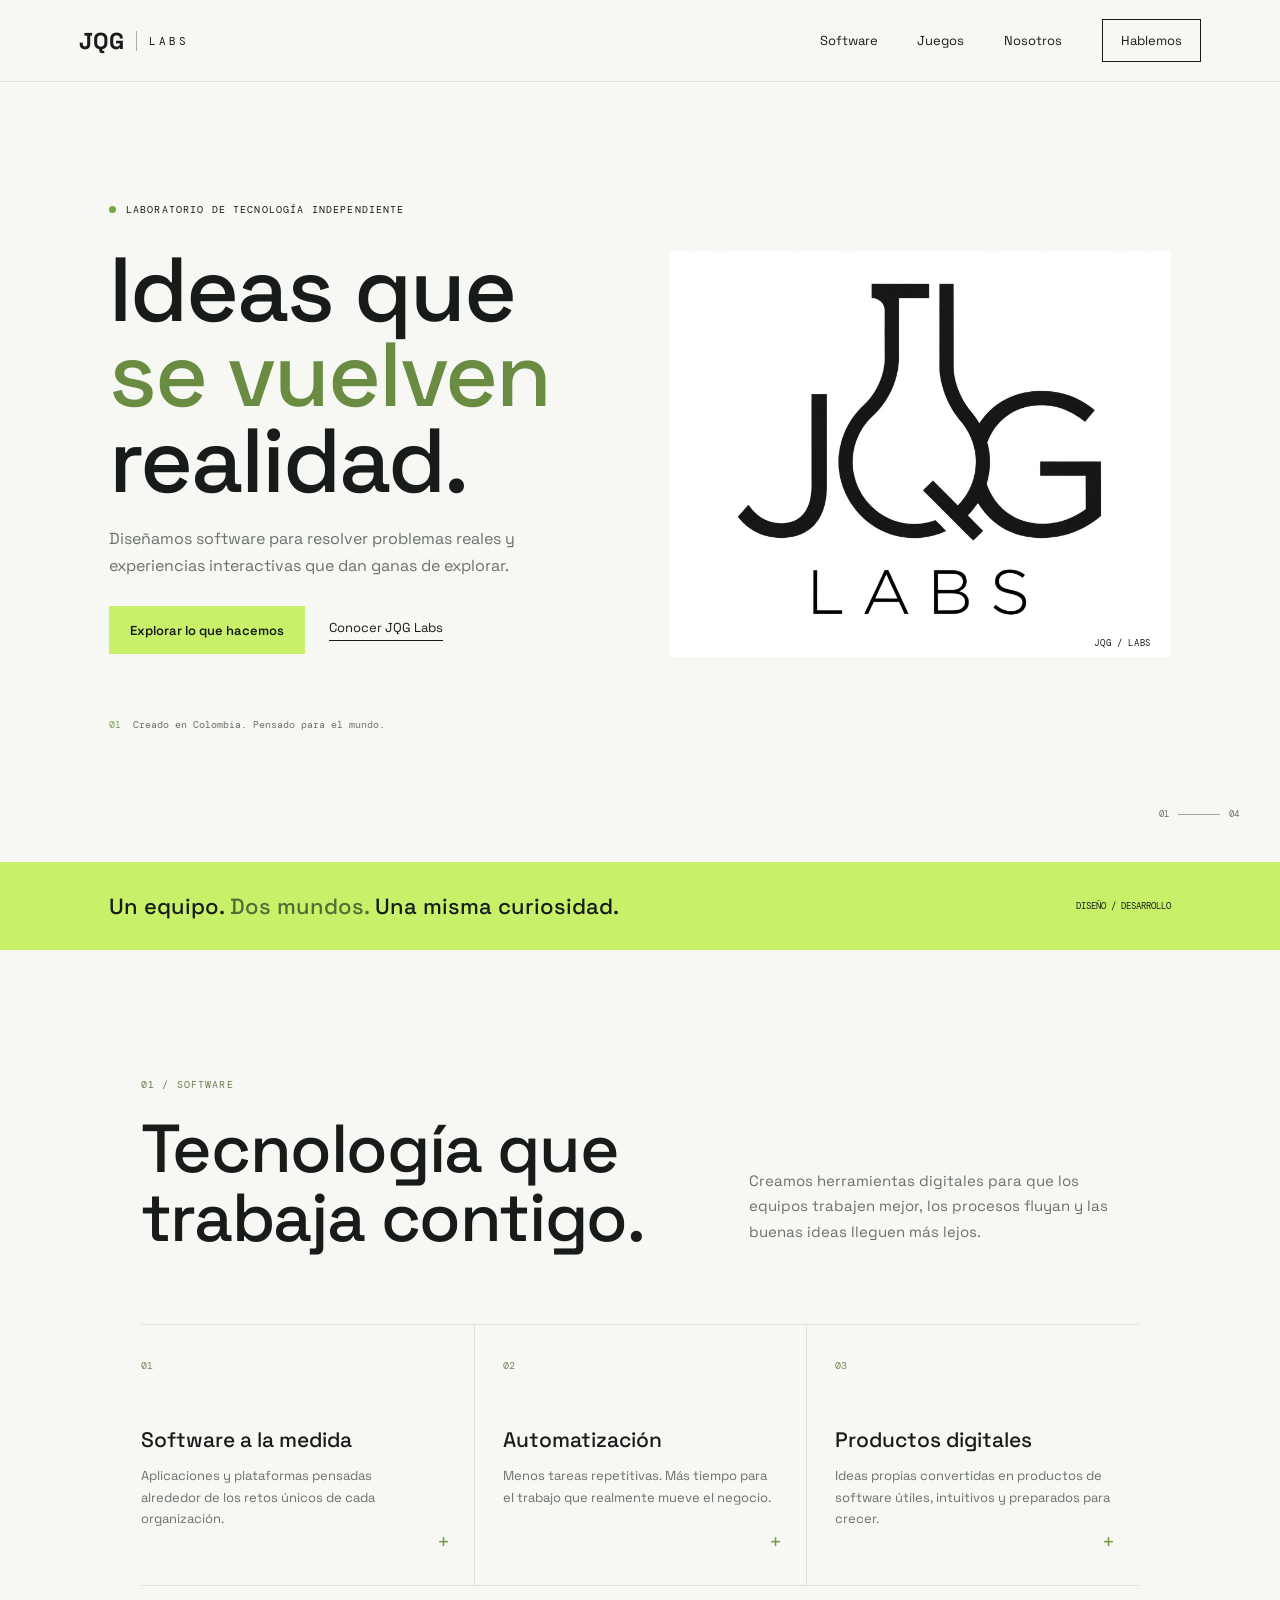
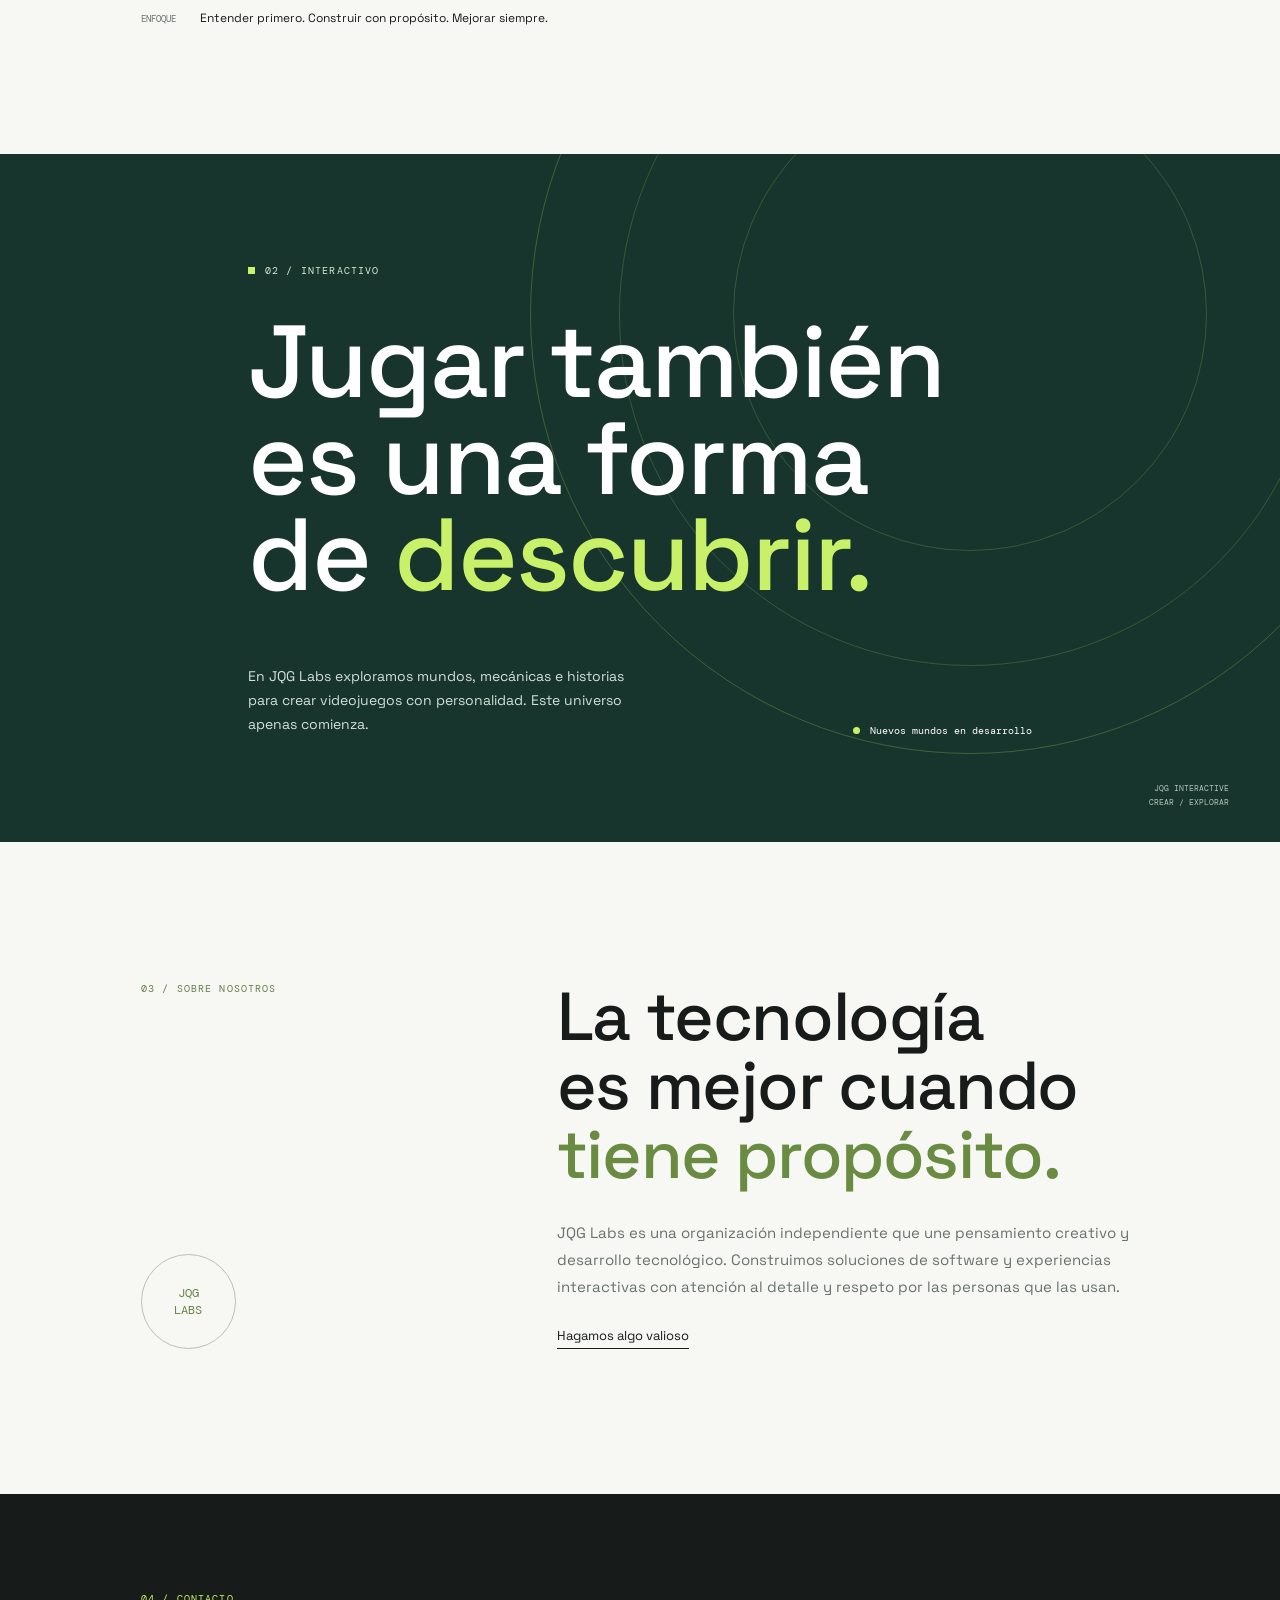
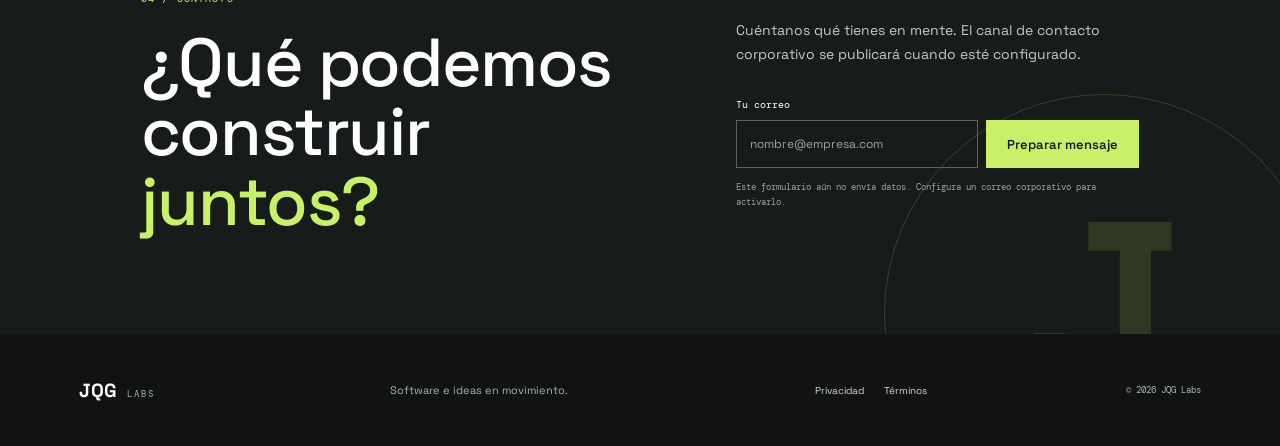
==== index.html @ 190fcfde "feat: first idea of JQG labs (MVP1)" ====
<!doctype html>
<html lang="es-CO">
<head>
  <meta charset="utf-8">
  <meta name="viewport" content="width=device-width, initial-scale=1">
  <meta name="theme-color" content="#f7f8f4">
  <meta name="description" content="JQG Labs crea software para empresas y experiencias interactivas. Tecnología diseñada con intención, desde Colombia.">
  <title>JQG Labs | Software e ideas en movimiento</title>
  <link rel="icon" type="image/jpeg" href="public/9927482f-fd0a-4aed-7b1b-b8325d3f5f3a.jpeg">
  <link rel="preconnect" href="https://fonts.googleapis.com">
  <link rel="preconnect" href="https://fonts.gstatic.com" crossorigin>
  <link href="https://fonts.googleapis.com/css2?family=DM+Mono:wght@400;500&family=Space+Grotesk:wght@400;500;600;700&display=swap" rel="stylesheet">
  <link rel="stylesheet" href="styles.css">
  <script src="script.js" defer></script>
</head>
<body>
  <a class="skip-link" href="#contenido">Ir al contenido</a>
  <header class="site-header">
    <a class="wordmark" href="#inicio" aria-label="JQG Labs, inicio">
      <span class="wordmark-symbol" aria-hidden="true">JQG</span>
      <span class="wordmark-divider" aria-hidden="true"></span>
      <span class="wordmark-label">LABS</span>
    </a>
    <button class="menu-toggle" type="button" aria-expanded="false" aria-controls="site-nav">
      <span class="menu-toggle-label">Menú</span>
      <span class="menu-toggle-lines" aria-hidden="true"></span>
    </button>
    <nav class="site-nav" id="site-nav" aria-label="Navegación principal">
      <a href="#software">Software</a>
      <a href="#interactivo">Juegos</a>
      <a href="#nosotros">Nosotros</a>
      <a class="nav-contact" href="#contacto">Hablemos</a>
    </nav>
  </header>

  <main id="contenido">
    <section class="hero" id="inicio" aria-labelledby="hero-title">
      <div class="hero-copy">
        <p class="eyebrow"><span class="status-dot" aria-hidden="true"></span> Laboratorio de tecnología independiente</p>
        <h1 id="hero-title">Ideas que<br><span>se vuelven</span><br>realidad.</h1>
        <p class="hero-description">Diseñamos software para resolver problemas reales y experiencias interactivas que dan ganas de explorar.</p>
        <div class="hero-actions">
          <a class="button button-primary" href="#software">Explorar lo que hacemos</a>
          <a class="text-link" href="#nosotros">Conocer JQG Labs</a>
        </div>
        <p class="hero-location"><span>01</span> Creado en Colombia. Pensado para el mundo.</p>
      </div>
      <div class="hero-brand" aria-label="Logo de JQG Labs">
        <img src="public/9927482f-fd0a-4aed-7b1b-b8325d3f5f3a.jpeg" alt="Logotipo negro de JQG Labs sobre fondo blanco" width="1760" height="1424" fetchpriority="high">
        <span class="brand-caption">JQG / LABS</span>
      </div>
      <div class="hero-index" aria-hidden="true"><span>01</span><span class="index-line"></span><span>04</span></div>
    </section>

    <section class="intro-band" aria-label="Resumen">
      <p>Un equipo. <span>Dos mundos.</span> Una misma curiosidad.</p>
      <span class="intro-coordinate">DISEÑO / DESARROLLO</span>
    </section>

    <section class="section services-section" id="software" aria-labelledby="software-title">
      <div class="section-heading">
        <div>
          <p class="eyebrow">01 / Software</p>
          <h2 id="software-title">Tecnología que<br>trabaja contigo.</h2>
        </div>
        <p class="section-lede">Creamos herramientas digitales para que los equipos trabajen mejor, los procesos fluyan y las buenas ideas lleguen más lejos.</p>
      </div>
      <div class="service-grid">
        <article class="service-item">
          <span class="service-number">01</span>
          <h3>Software a la medida</h3>
          <p>Aplicaciones y plataformas pensadas alrededor de los retos únicos de cada organización.</p>
          <span class="service-mark" aria-hidden="true">+</span>
        </article>
        <article class="service-item">
          <span class="service-number">02</span>
          <h3>Automatización</h3>
          <p>Menos tareas repetitivas. Más tiempo para el trabajo que realmente mueve el negocio.</p>
          <span class="service-mark" aria-hidden="true">+</span>
        </article>
        <article class="service-item">
          <span class="service-number">03</span>
          <h3>Productos digitales</h3>
          <p>Ideas propias convertidas en productos de software útiles, intuitivos y preparados para crecer.</p>
          <span class="service-mark" aria-hidden="true">+</span>
        </article>
      </div>
      <div class="section-footnote"><span>ENFOQUE</span><p>Entender primero. Construir con propósito. Mejorar siempre.</p></div>
    </section>

    <section class="interactive-section" id="interactivo" aria-labelledby="interactive-title">
      <div class="interactive-pattern" aria-hidden="true"></div>
      <div class="interactive-content">
        <p class="eyebrow"><span class="eyebrow-marker"></span> 02 / Interactivo</p>
        <h2 id="interactive-title">Jugar también<br>es una forma<br>de <span>descubrir.</span></h2>
        <div class="interactive-bottom">
          <p>En JQG Labs exploramos mundos, mecánicas e historias para crear videojuegos con personalidad. Este universo apenas comienza.</p>
          <span class="coming-soon"><span class="status-dot" aria-hidden="true"></span> Nuevos mundos en desarrollo</span>
        </div>
      </div>
      <div class="interactive-side-note" aria-hidden="true">JQG INTERACTIVE<br>CREAR / EXPLORAR</div>
    </section>

    <section class="section about-section" id="nosotros" aria-labelledby="about-title">
      <div class="about-aside">
        <p class="eyebrow">03 / Sobre nosotros</p>
        <span class="about-stamp" aria-hidden="true">JQG<br>LABS</span>
      </div>
      <div class="about-copy">
        <h2 id="about-title">La tecnología<br>es mejor cuando<br><span>tiene propósito.</span></h2>
        <p>JQG Labs es una organización independiente que une pensamiento creativo y desarrollo tecnológico. Construimos soluciones de software y experiencias interactivas con atención al detalle y respeto por las personas que las usan.</p>
        <a class="text-link" href="#contacto">Hagamos algo valioso</a>
      </div>
    </section>

    <section class="contact-section" id="contacto" aria-labelledby="contact-title">
      <div>
        <p class="eyebrow">04 / Contacto</p>
        <h2 id="contact-title">¿Qué podemos<br>construir <span>juntos?</span></h2>
      </div>
      <div class="contact-panel">
        <p>Cuéntanos qué tienes en mente. El canal de contacto corporativo se publicará cuando esté configurado.</p>
        <form class="contact-form" id="contact-form">
          <label for="contact-email">Tu correo</label>
          <div class="contact-form-row">
            <input id="contact-email" name="email" type="email" autocomplete="email" placeholder="nombre@empresa.com" required>
            <button class="button button-light" type="submit">Preparar mensaje</button>
          </div>
          <p class="form-status" id="form-status" aria-live="polite">Este formulario aún no envía datos. Configura un correo corporativo para activarlo.</p>
        </form>
      </div>
      <div class="contact-orbit" aria-hidden="true"><span>J</span></div>
    </section>
  </main>

  <footer class="site-footer">
    <a class="footer-brand" href="#inicio" aria-label="JQG Labs, volver al inicio">JQG <span>LABS</span></a>
    <p>Software e ideas en movimiento.</p>
    <nav class="footer-links" aria-label="Información legal">
      <a href="privacidad.html">Privacidad</a>
      <a href="terminos.html">Términos</a>
    </nav>
    <span class="copyright">© <span id="current-year">2026</span> JQG Labs</span>
  </footer>
</body>
</html>
---- styles.css ----
:root {
  color-scheme: light;
  --ink: #171b19;
  --muted: #69716c;
  --paper: #f7f8f4;
  --white: #fff;
  --line: #dce1db;
  --acid: #c8f169;
  --forest: #18352d;
  --mono: "DM Mono", "Courier New", monospace;
  --sans: "Space Grotesk", "Trebuchet MS", sans-serif;
}

* { box-sizing: border-box; }

html { scroll-behavior: smooth; }

body {
  margin: 0;
  background: var(--paper);
  color: var(--ink);
  font-family: var(--sans);
  -webkit-font-smoothing: antialiased;
}

a { color: inherit; text-decoration: none; }
button, input { font: inherit; }
::selection { background: var(--acid); color: var(--ink); }

.skip-link {
  position: absolute;
  z-index: 10;
  top: 8px;
  left: 8px;
  padding: 12px 16px;
  background: var(--ink);
  color: var(--white);
  transform: translateY(-150%);
}

.skip-link:focus { transform: translateY(0); }

.site-header {
  position: relative;
  z-index: 5;
  display: flex;
  min-height: 82px;
  align-items: center;
  justify-content: space-between;
  padding: 0 6.2vw;
  border-bottom: 1px solid var(--line);
}

.wordmark { display: inline-flex; align-items: center; gap: 12px; }
.wordmark-symbol { font-size: 23px; font-weight: 700; letter-spacing: 0; }
.wordmark-divider { width: 1px; height: 20px; background: #aab1ab; }
.wordmark-label { font-family: var(--mono); font-size: 11px; letter-spacing: 3px; }
.site-nav { display: flex; align-items: center; gap: clamp(22px, 3.1vw, 52px); font-size: 13px; }
.site-nav a:not(.nav-contact):hover, .footer-links a:hover { color: #496f2d; }
.nav-contact { padding: 12px 18px; border: 1px solid var(--ink); transition: background 160ms ease, color 160ms ease; }
.nav-contact:hover { background: var(--ink); color: var(--white); }
.menu-toggle { display: none; }

.hero {
  position: relative;
  display: grid;
  min-height: min(780px, calc(100svh - 82px));
  grid-template-columns: 1.02fr 0.98fr;
  align-items: center;
  gap: 3vw;
  padding: 34px 8.5vw 70px;
  overflow: hidden;
}

.hero-copy { position: relative; z-index: 1; max-width: 570px; padding: 26px 0 0; animation: arrive 700ms 80ms both; }
.eyebrow { margin: 0; font-family: var(--mono); font-size: 10px; letter-spacing: 1.15px; text-transform: uppercase; }
.hero .eyebrow { display: flex; align-items: center; gap: 10px; }
.status-dot { display: inline-block; width: 7px; height: 7px; flex: 0 0 7px; border-radius: 50%; background: #75a83f; }
h1, h2, h3, p { margin-top: 0; }
.hero h1 { margin: 32px 0 22px; font-size: clamp(56px, 7.1vw, 102px); font-weight: 500; letter-spacing: -2px; line-height: 0.94; }
.hero h1 span { color: #698c42; }
.hero-description { max-width: 420px; margin-bottom: 27px; color: var(--muted); font-size: 16px; line-height: 1.65; }
.hero-actions { display: flex; flex-wrap: wrap; align-items: center; gap: 24px; }
.button { display: inline-flex; min-height: 48px; align-items: center; justify-content: center; padding: 0 20px; border: 1px solid transparent; cursor: pointer; font-size: 13px; font-weight: 600; transition: transform 160ms ease, background 160ms ease; }
.button:hover { transform: translateY(-2px); }
.button-primary { background: var(--acid); color: var(--ink); }
.button-primary:hover { background: #b5e74a; }
.text-link { display: inline-block; padding-bottom: 4px; border-bottom: 1px solid currentColor; font-size: 13px; }
.hero-location { display: flex; align-items: center; gap: 12px; margin: 64px 0 0; color: var(--muted); font-family: var(--mono); font-size: 10px; }
.hero-location span { color: #779e46; }
.hero-brand { position: relative; display: flex; width: min(100%, 610px); justify-self: end; align-items: center; justify-content: center; animation: arrive 850ms 220ms both; }
.hero-brand img { display: block; width: 100%; height: auto; mix-blend-mode: multiply; }
.brand-caption { position: absolute; right: 4%; bottom: 2%; font-family: var(--mono); font-size: 9px; letter-spacing: 0.7px; }
.hero-index { position: absolute; right: 3.2vw; bottom: 42px; display: flex; align-items: center; gap: 9px; color: var(--muted); font-family: var(--mono); font-size: 9px; }
.index-line { width: 42px; height: 1px; background: #9ea69e; }

.intro-band { display: flex; min-height: 88px; align-items: center; justify-content: space-between; gap: 22px; padding: 20px 8.5vw; background: var(--acid); }
.intro-band p { margin: 0; font-size: clamp(16px, 2vw, 22px); font-weight: 500; }
.intro-band p span { color: #526c38; }
.intro-coordinate { font-family: var(--mono); font-size: 9px; white-space: nowrap; }

.section { padding: 128px 11vw; }
.section-heading { display: flex; align-items: end; justify-content: space-between; gap: 8vw; }
.section-heading .eyebrow, .about-aside .eyebrow { color: #647c4c; }
.section h2, .contact-section h2 { margin: 23px 0 0; font-size: clamp(43px, 5.3vw, 72px); font-weight: 500; letter-spacing: -1.4px; line-height: 1.02; }
.section-lede { max-width: 390px; margin: 0 0 8px; color: var(--muted); font-size: 15px; line-height: 1.7; }
.service-grid { display: grid; grid-template-columns: repeat(3, 1fr); margin-top: 72px; border-top: 1px solid var(--line); border-bottom: 1px solid var(--line); }
.service-item { position: relative; min-height: 260px; padding: 28px 28px 38px 0; }
.service-item + .service-item { padding-left: 28px; border-left: 1px solid var(--line); }
.service-number { color: #708a53; font-family: var(--mono); font-size: 10px; }
.service-item h3 { margin: 52px 0 12px; font-size: 21px; font-weight: 500; }
.service-item p { max-width: 290px; margin-bottom: 0; color: var(--muted); font-size: 13px; line-height: 1.65; }
.service-mark { position: absolute; right: 24px; bottom: 30px; color: #779e46; font-size: 21px; font-weight: 400; }
.section-footnote { display: flex; align-items: baseline; gap: 24px; margin-top: 24px; }
.section-footnote span { color: var(--muted); font-family: var(--mono); font-size: 9px; }
.section-footnote p { margin: 0; font-size: 12px; }

.interactive-section { position: relative; min-height: 650px; overflow: hidden; background: var(--forest); color: var(--white); }
.interactive-pattern { position: absolute; top: -280px; right: -130px; width: min(70vw, 880px); aspect-ratio: 1; border: 1px solid rgba(200, 241, 105, 0.23); border-radius: 50%; }
.interactive-pattern::before, .interactive-pattern::after { position: absolute; inset: 10%; border: 1px solid rgba(200, 241, 105, 0.18); border-radius: 50%; content: ""; }
.interactive-pattern::after { inset: 23%; }
.interactive-content { position: relative; z-index: 1; max-width: 1040px; margin: 0 auto; padding: 110px 10vw 105px; }
.interactive-content .eyebrow { display: flex; align-items: center; gap: 10px; color: #d9e6cf; }
.eyebrow-marker { width: 7px; height: 7px; background: var(--acid); }
.interactive-content h2 { margin: 37px 0 62px; font-size: clamp(54px, 8vw, 106px); font-weight: 500; letter-spacing: -2px; line-height: 0.94; }
.interactive-content h2 span { color: var(--acid); }
.interactive-bottom { display: flex; align-items: end; justify-content: space-between; gap: 40px; }
.interactive-bottom p { max-width: 385px; margin: 0; color: #d5ded8; font-size: 14px; line-height: 1.7; }
.coming-soon { display: inline-flex; align-items: center; gap: 10px; font-family: var(--mono); font-size: 10px; white-space: nowrap; }
.coming-soon .status-dot { background: var(--acid); }
.interactive-side-note { position: absolute; right: 4vw; bottom: 32px; color: #b1c4b8; font-family: var(--mono); font-size: 8px; line-height: 1.8; text-align: right; }

.about-section { display: grid; grid-template-columns: 0.7fr 1.3fr; gap: 8vw; padding-top: 140px; padding-bottom: 145px; }
.about-aside { display: flex; flex-direction: column; align-items: flex-start; justify-content: space-between; }
.about-stamp { display: inline-flex; width: 95px; height: 95px; align-items: center; justify-content: center; border: 1px solid #b9c1b6; border-radius: 50%; color: #668344; font-family: var(--mono); font-size: 12px; line-height: 1.35; text-align: center; }
.about-copy h2 { margin-top: 0; }
.about-copy h2 span { color: #698c42; }
.about-copy > p { max-width: 600px; margin: 30px 0 24px; color: var(--muted); font-size: 15px; line-height: 1.8; }

.contact-section { position: relative; display: grid; grid-template-columns: 1.1fr 0.9fr; align-items: center; gap: 8vw; min-height: 440px; padding: 88px 11vw; overflow: hidden; background: var(--ink); color: var(--white); }
.contact-section .eyebrow { color: var(--acid); }
.contact-section h2 { font-size: clamp(43px, 5.3vw, 72px); }
.contact-section h2 span { color: var(--acid); }
.contact-panel { position: relative; z-index: 1; max-width: 430px; }
.contact-panel > p { max-width: 390px; margin-bottom: 32px; color: #c5ccc7; font-size: 14px; line-height: 1.7; }
.contact-form label { display: block; margin-bottom: 9px; font-family: var(--mono); font-size: 10px; }
.contact-form-row { display: flex; gap: 8px; }
.contact-form input { min-width: 0; min-height: 48px; flex: 1; padding: 0 13px; border: 1px solid #5c625e; border-radius: 0; background: transparent; color: var(--white); font-size: 12px; }
.contact-form input:focus { outline: 2px solid var(--acid); outline-offset: 2px; }
.contact-form input::placeholder { color: #9ca49e; }
.button-light { flex: 0 0 auto; background: var(--acid); color: var(--ink); }
.button-light:hover { background: #b5e74a; }
.form-status { margin: 12px 0 0; color: #9ca49e; font-family: var(--mono); font-size: 9px; line-height: 1.6; }
.contact-orbit { position: absolute; right: -44px; bottom: -200px; display: grid; width: 440px; aspect-ratio: 1; place-items: center; border: 1px solid rgba(200, 241, 105, 0.18); border-radius: 50%; color: rgba(200, 241, 105, 0.13); font-size: 260px; font-weight: 600; }

.site-footer { display: grid; min-height: 112px; grid-template-columns: 1fr 1.4fr 1fr auto; align-items: center; gap: 24px; padding: 25px 6.2vw; background: #101311; color: var(--white); }
.footer-brand { font-size: 19px; font-weight: 700; }
.footer-brand span { margin-left: 5px; color: #aab4aa; font-family: var(--mono); font-size: 9px; font-weight: 400; letter-spacing: 2px; }
.site-footer > p { margin: 0; color: #aab4aa; font-size: 11px; }
.footer-links { display: flex; gap: 20px; color: #d1d7d2; font-size: 10px; }
.copyright { color: #aab4aa; font-family: var(--mono); font-size: 9px; white-space: nowrap; }

.legal-page { min-height: 100vh; }
.legal-header { min-height: 82px; padding: 0 8vw; }
.legal-main { width: min(760px, calc(100% - 48px)); margin: 0 auto; padding: 88px 0 120px; }
.legal-main .eyebrow { color: #647c4c; }
.legal-main h1 { margin: 22px 0 15px; font-size: clamp(42px, 7vw, 72px); font-weight: 500; letter-spacing: -1.5px; line-height: 1; }
.legal-updated { margin-bottom: 50px; color: var(--muted); font-family: var(--mono); font-size: 10px; }
.legal-main h2 { margin: 38px 0 12px; font-size: 21px; font-weight: 500; }
.legal-main p, .legal-main li { color: #555f58; font-size: 14px; line-height: 1.8; }
.legal-main ul { padding-left: 20px; }
.legal-back { display: inline-block; margin-top: 28px; padding-bottom: 4px; border-bottom: 1px solid currentColor; font-size: 13px; }

@keyframes arrive {
  from { opacity: 0; transform: translateY(14px); }
  to { opacity: 1; transform: translateY(0); }
}

@media (min-width: 1500px) {
  .hero { padding-right: max(8.5vw, calc((100vw - 1300px) / 2)); padding-left: max(8.5vw, calc((100vw - 1300px) / 2)); }
}

@media (max-width: 900px) {
  .site-header { min-height: 72px; padding: 0 6vw; }
  .menu-toggle { display: inline-flex; align-items: center; gap: 12px; padding: 9px 0 9px 12px; border: 0; background: transparent; color: var(--ink); cursor: pointer; }
  .menu-toggle-label { font-family: var(--mono); font-size: 10px; }
  .menu-toggle-lines, .menu-toggle-lines::before { display: block; width: 18px; height: 1px; background: currentColor; }
  .menu-toggle-lines { position: relative; }
  .menu-toggle-lines::before { position: absolute; top: -5px; content: ""; }
  .site-nav { position: absolute; top: 100%; right: 0; left: 0; display: none; align-items: stretch; gap: 0; padding: 8px 6vw 20px; border-bottom: 1px solid var(--line); background: var(--paper); }
  .site-nav.is-open { display: flex; flex-direction: column; }
  .site-nav a { padding: 14px 0; }
  .site-nav .nav-contact { margin-top: 6px; padding: 13px; text-align: center; }
  .hero { min-height: auto; grid-template-columns: 1fr 0.9fr; gap: 2vw; padding: 70px 7vw 62px; }
  .hero h1 { font-size: clamp(55px, 9vw, 78px); }
  .hero-brand { width: 100%; }
  .hero-location { margin-top: 44px; }
  .hero-index { display: none; }
  .section { padding: 100px 8vw; }
  .section-heading { gap: 5vw; }
  .service-item { padding-right: 18px; }
  .service-item + .service-item { padding-left: 18px; }
  .about-section { gap: 5vw; }
  .contact-section { gap: 5vw; padding-right: 8vw; padding-left: 8vw; }
  .site-footer { grid-template-columns: 1fr 1.4fr; }
}

@media (max-width: 620px) {
  .wordmark-symbol { font-size: 21px; }
  .hero { grid-template-columns: 1fr; padding: 58px 7vw 44px; }
  .hero-copy { padding-top: 0; }
  .hero h1 { margin-top: 27px; font-size: clamp(58px, 17vw, 82px); }
  .hero-description { max-width: 360px; font-size: 14px; }
  .hero-location { margin-top: 34px; }
  .hero-brand { width: min(100%, 430px); justify-self: center; margin-top: 16px; }
  .brand-caption { right: 2%; bottom: 1%; font-size: 8px; }
  .intro-band { min-height: 78px; align-items: flex-start; flex-direction: column; justify-content: center; gap: 6px; padding: 15px 7vw; }
  .intro-coordinate { font-size: 8px; }
  .section { padding: 84px 7vw; }
  .section-heading { align-items: flex-start; flex-direction: column; gap: 22px; }
  .section h2, .contact-section h2 { font-size: clamp(42px, 12vw, 61px); }
  .section-lede { max-width: 460px; }
  .service-grid { grid-template-columns: 1fr; margin-top: 42px; }
  .service-item, .service-item + .service-item { min-height: 0; padding: 25px 42px 28px 0; border-left: 0; }
  .service-item + .service-item { border-top: 1px solid var(--line); }
  .service-item h3 { margin: 24px 0 8px; }
  .service-mark { right: 8px; bottom: 28px; }
  .section-footnote { align-items: flex-start; flex-direction: column; gap: 8px; }
  .interactive-section { min-height: 590px; }
  .interactive-pattern { top: -35px; right: -290px; width: 620px; }
  .interactive-content { padding: 83px 7vw 90px; }
  .interactive-content h2 { margin: 34px 0 45px; font-size: clamp(55px, 15vw, 82px); }
  .interactive-bottom { align-items: flex-start; flex-direction: column; gap: 24px; }
  .interactive-bottom p { max-width: 350px; }
  .interactive-side-note { right: 7vw; bottom: 22px; }
  .about-section { grid-template-columns: 1fr; gap: 38px; padding-top: 86px; padding-bottom: 90px; }
  .about-aside { min-height: 82px; flex-direction: row; align-items: center; }
  .about-stamp { width: 72px; height: 72px; font-size: 10px; }
  .about-copy h2 { font-size: clamp(43px, 12vw, 60px); }
  .about-copy > p { margin-top: 23px; font-size: 14px; }
  .contact-section { grid-template-columns: 1fr; gap: 34px; padding: 78px 7vw 85px; }
  .contact-panel { max-width: 100%; }
  .contact-form-row { align-items: stretch; flex-direction: column; }
  .contact-form-row .button { width: 100%; }
  .contact-orbit { right: -255px; bottom: -220px; width: 420px; font-size: 210px; }
  .site-footer { grid-template-columns: 1fr 1fr; gap: 20px 12px; padding: 25px 7vw; }
  .site-footer > p { grid-column: 1 / -1; grid-row: 2; }
  .footer-links { flex-direction: column; gap: 8px; }
  .copyright { justify-self: end; }
  .legal-header { padding: 0 7vw; }
  .legal-main { width: calc(100% - 44px); padding: 65px 0 90px; }
}

@media (prefers-reduced-motion: reduce) {
  *, *::before, *::after { scroll-behavior: auto !important; animation-duration: 0.01ms !important; animation-iteration-count: 1 !important; transition-duration: 0.01ms !important; }
}
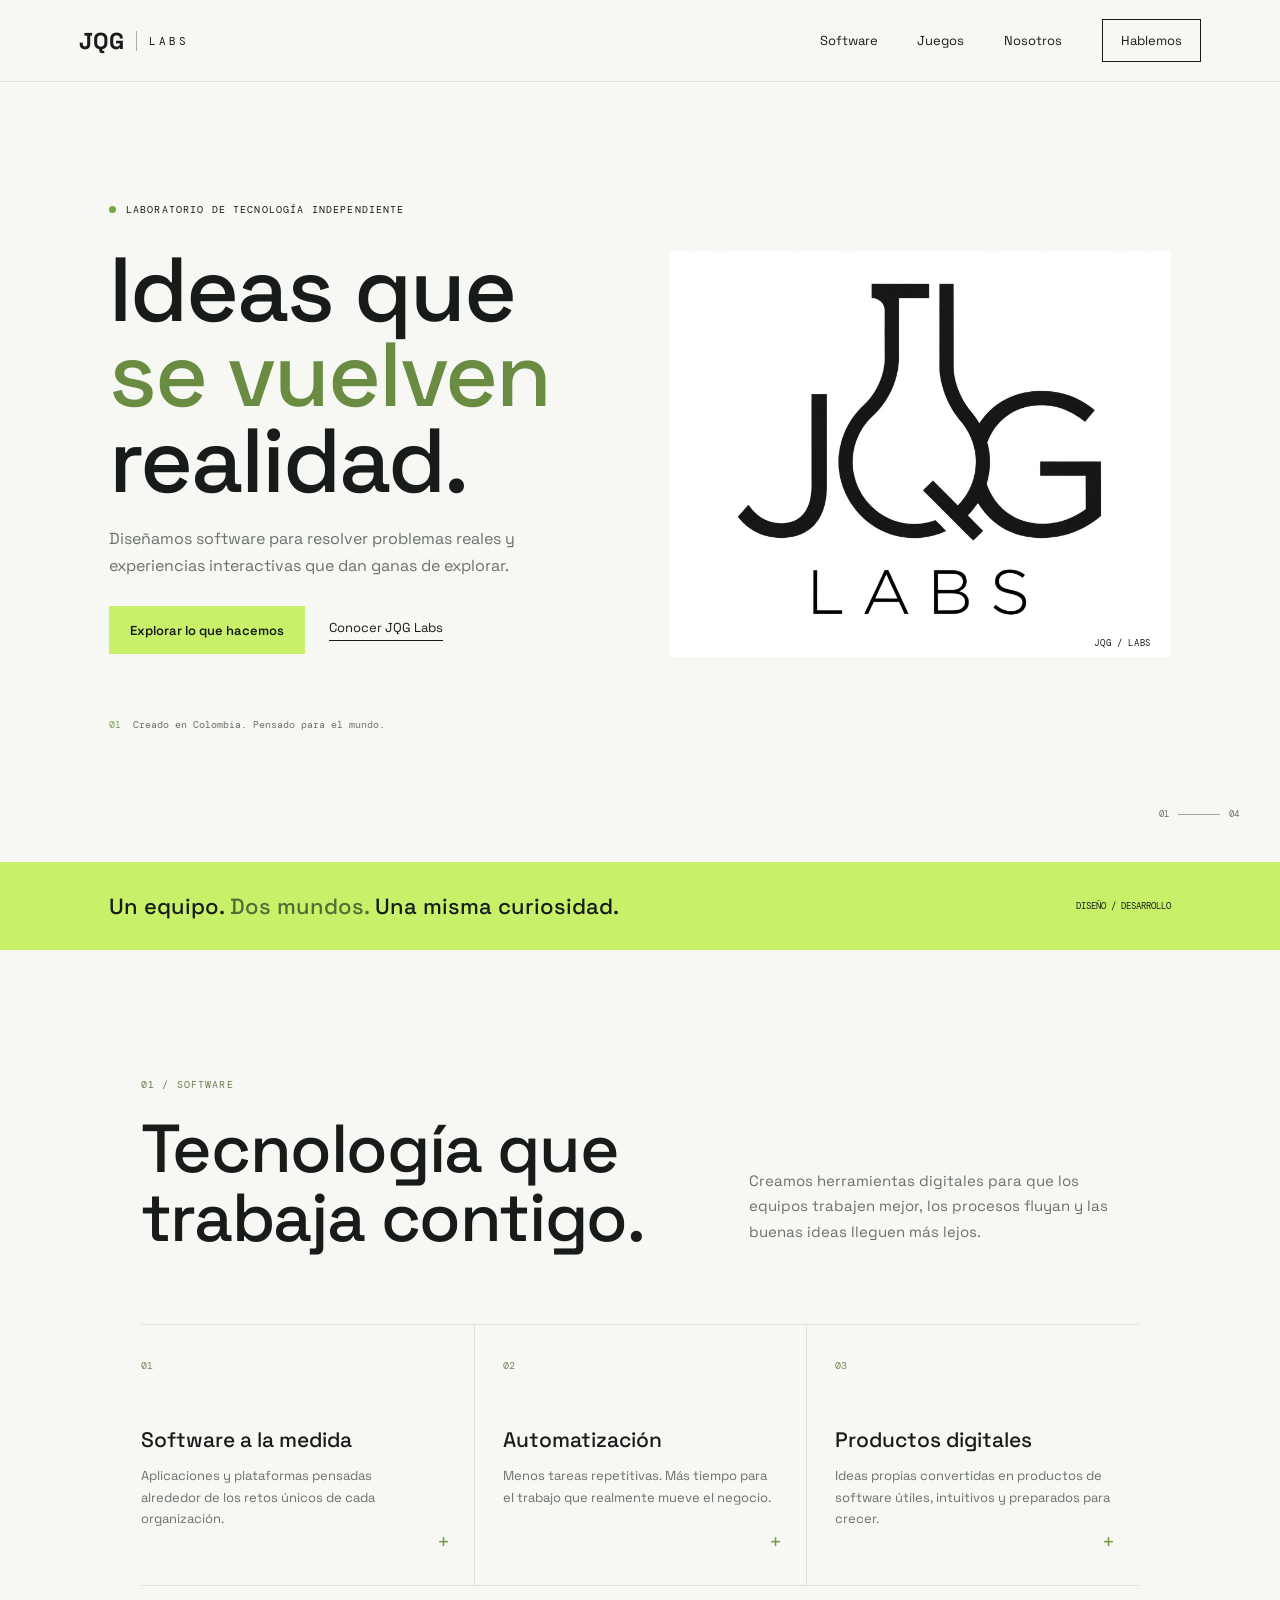
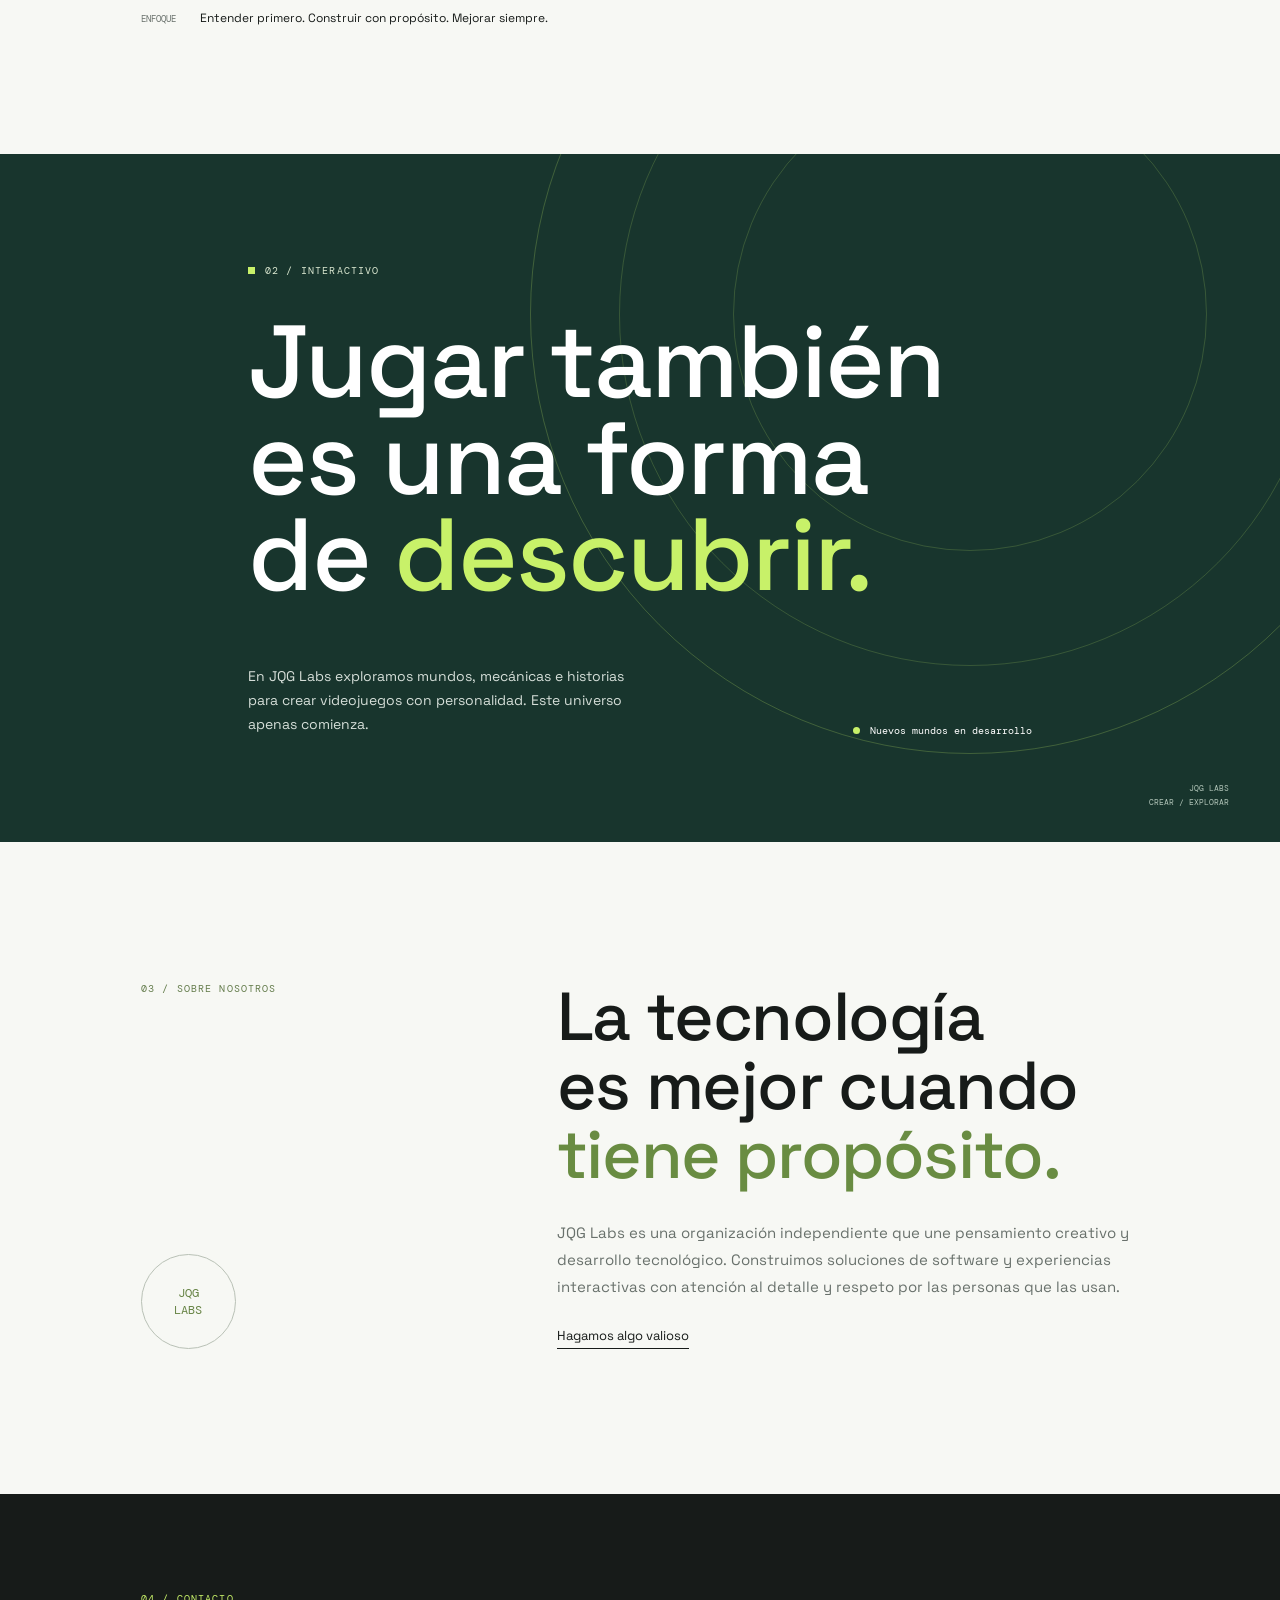
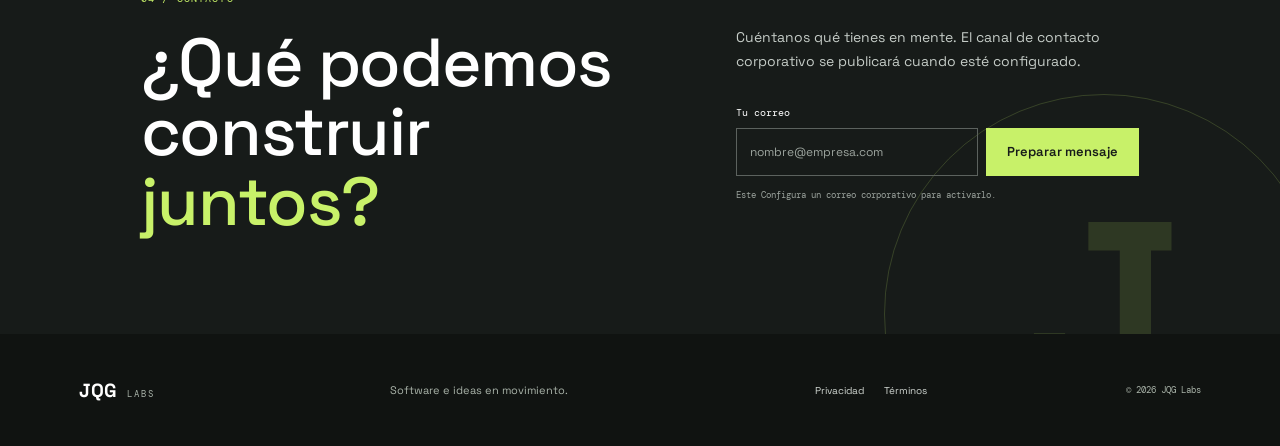
==== commit d4b9c569: "feat: cambio en texto visual de una frase en la web" ====
--- a/index.html
+++ b/index.html
@@ -98,7 +98,7 @@
           <span class="coming-soon"><span class="status-dot" aria-hidden="true"></span> Nuevos mundos en desarrollo</span>
         </div>
       </div>
-      <div class="interactive-side-note" aria-hidden="true">JQG INTERACTIVE<br>CREAR / EXPLORAR</div>
+      <div class="interactive-side-note" aria-hidden="true">JQG LABS<br>CREAR / EXPLORAR</div>
     </section>
 
     <section class="section about-section" id="nosotros" aria-labelledby="about-title">
@@ -126,7 +126,7 @@
             <input id="contact-email" name="email" type="email" autocomplete="email" placeholder="nombre@empresa.com" required>
             <button class="button button-light" type="submit">Preparar mensaje</button>
           </div>
-          <p class="form-status" id="form-status" aria-live="polite">Este formulario aún no envía datos. Configura un correo corporativo para activarlo.</p>
+          <p class="form-status" id="form-status" aria-live="polite">Este  Configura un correo corporativo para activarlo.</p>
         </form>
       </div>
       <div class="contact-orbit" aria-hidden="true"><span>J</span></div>
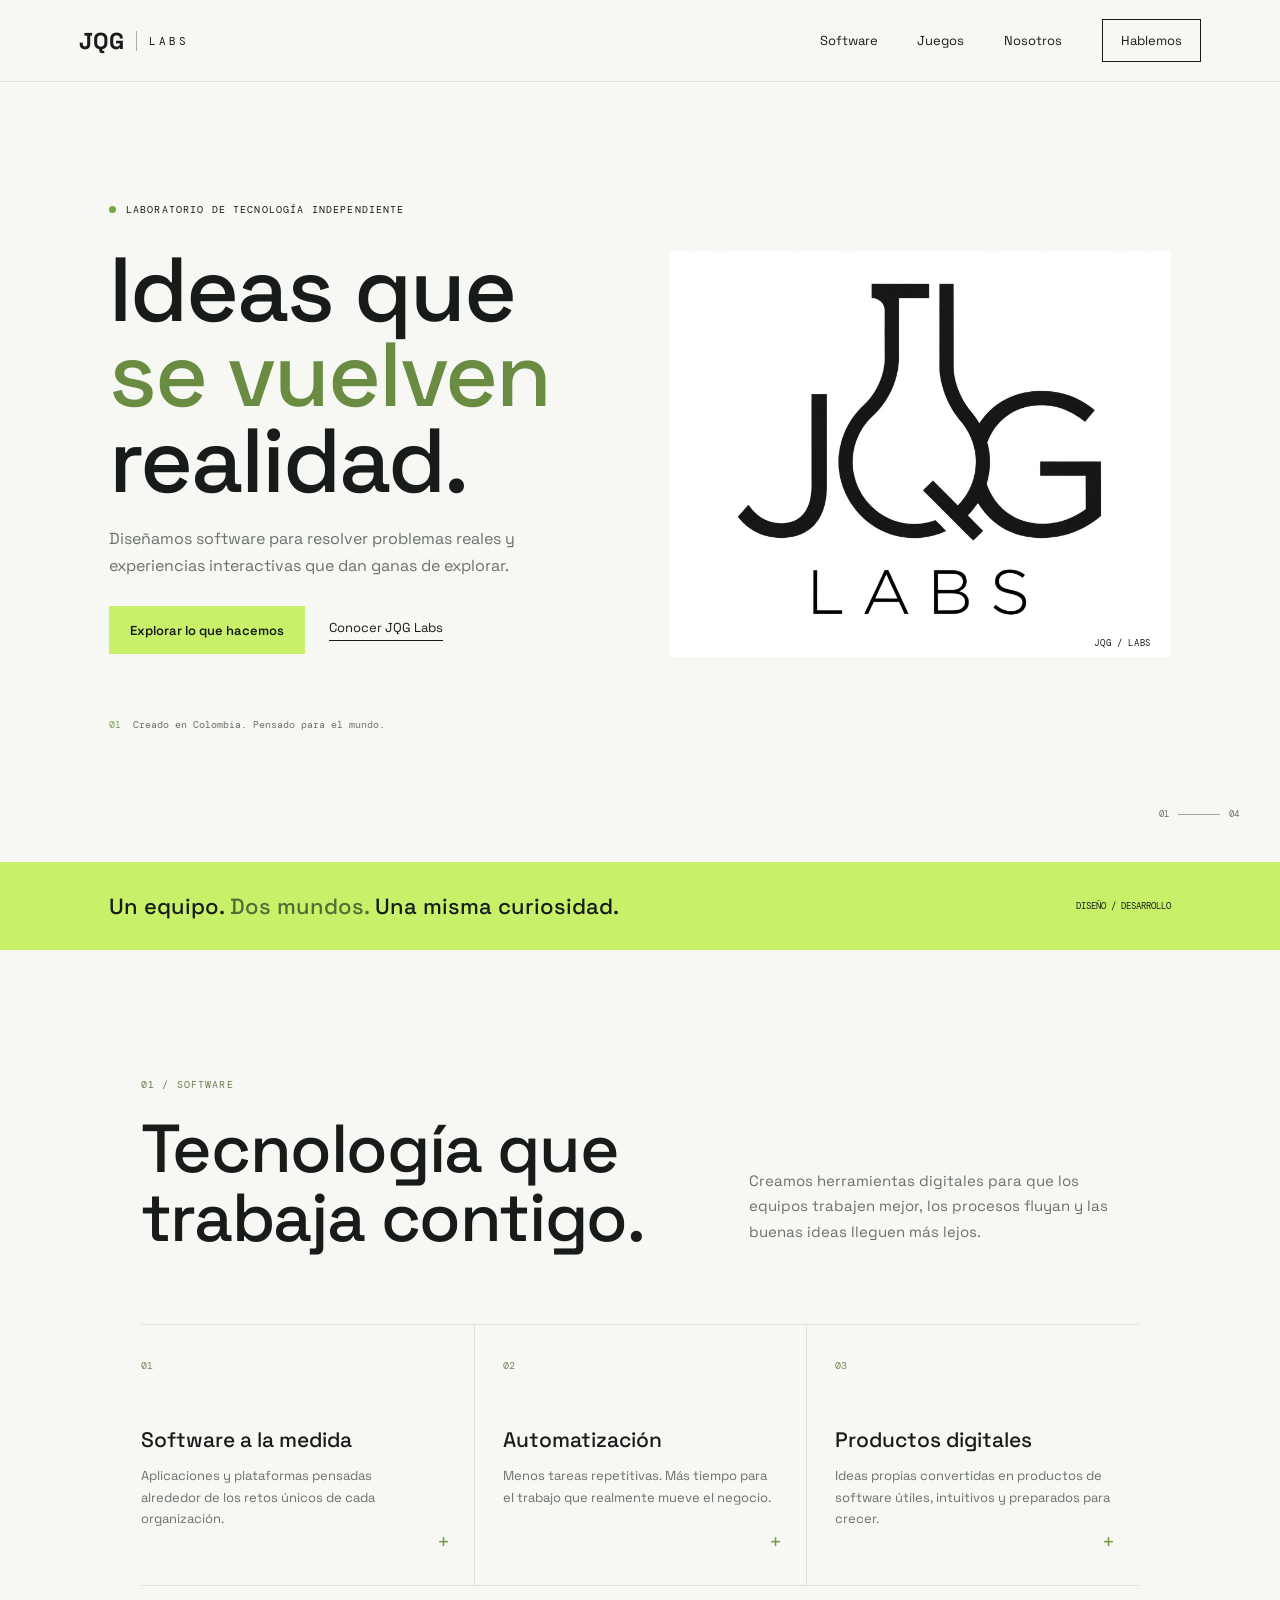
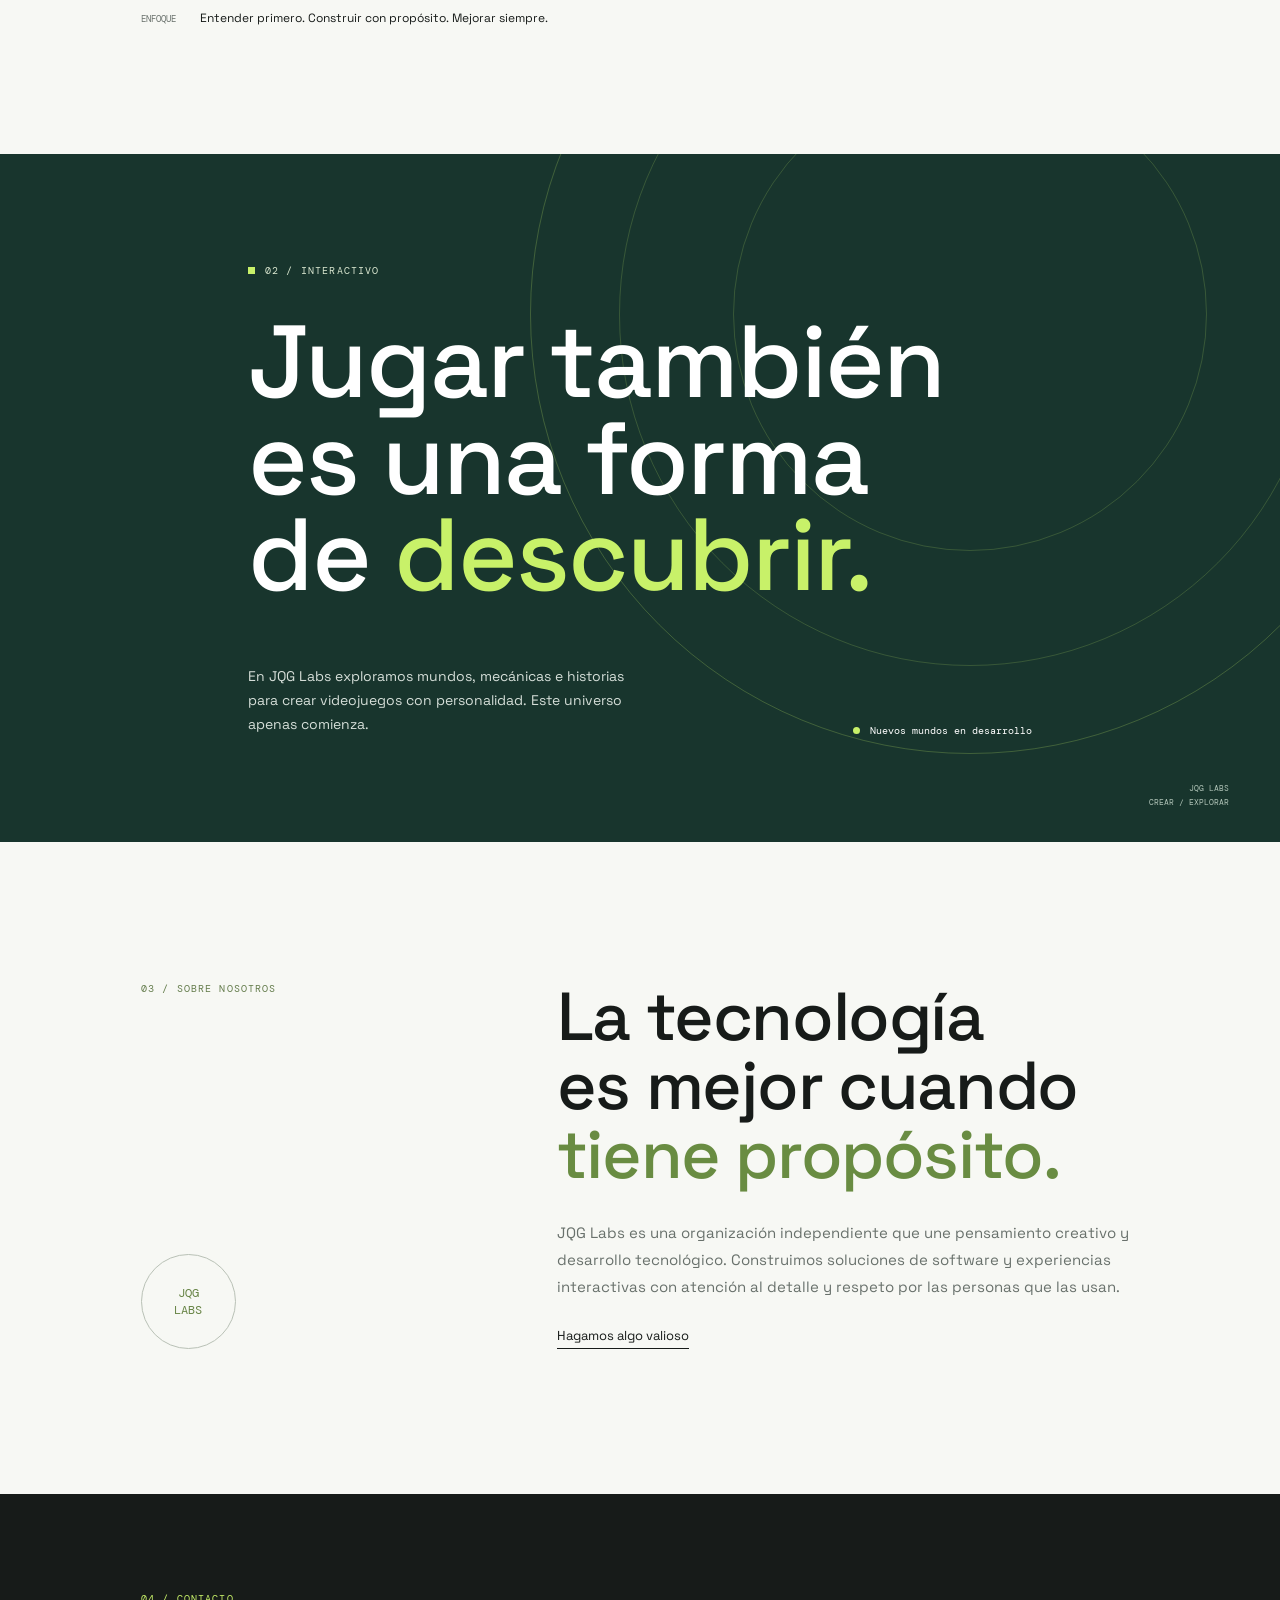
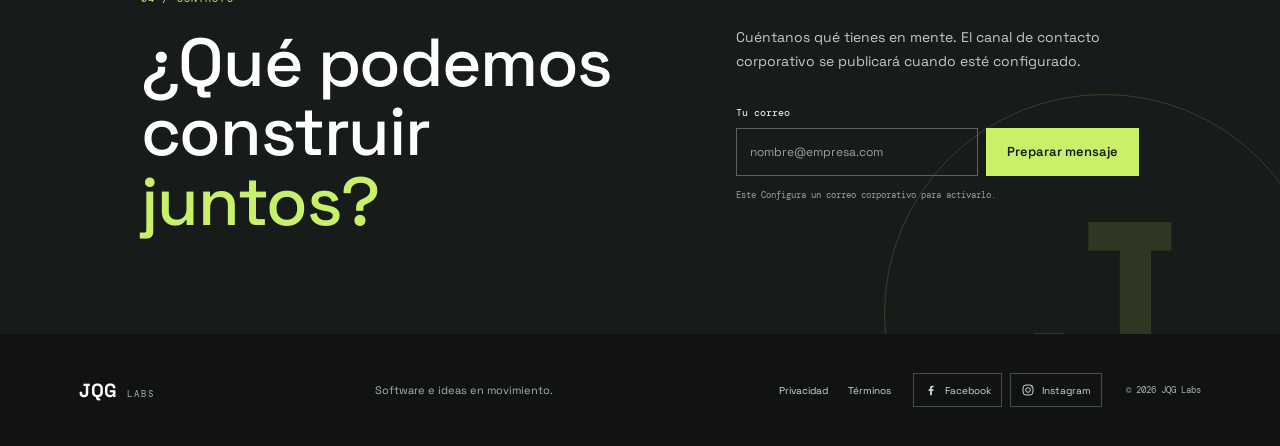
==== commit bf82aee1: "feat: new buttons to link facebook and instagram" ====
--- a/index.html
+++ b/index.html
@@ -136,10 +136,22 @@
   <footer class="site-footer">
     <a class="footer-brand" href="#inicio" aria-label="JQG Labs, volver al inicio">JQG <span>LABS</span></a>
     <p>Software e ideas en movimiento.</p>
-    <nav class="footer-links" aria-label="Información legal">
-      <a href="privacidad.html">Privacidad</a>
-      <a href="terminos.html">Términos</a>
-    </nav>
+    <div class="footer-navs">
+      <nav class="footer-links" aria-label="Información legal">
+        <a href="privacidad.html">Privacidad</a>
+        <a href="terminos.html">Términos</a>
+      </nav>
+      <nav class="social-links" aria-label="Redes sociales">
+        <a class="social-link" href="https://www.facebook.com/jqglabs" target="_blank" rel="noopener noreferrer" aria-label="JQG Labs en Facebook">
+          <svg viewBox="0 0 24 24" aria-hidden="true"><path d="M13.5 21v-7.3H16l.4-3h-2.9V8.8c0-.9.3-1.5 1.5-1.5h1.5V4.6c-.3 0-1.2-.1-2.3-.1-2.3 0-3.9 1.4-3.9 4v2.2H7.7v3h2.6V21h3.2Z"/></svg>
+          Facebook
+        </a>
+        <a class="social-link" href="https://www.instagram.com/jqglabs/" target="_blank" rel="noopener noreferrer" aria-label="JQG Labs en Instagram">
+          <svg viewBox="0 0 24 24" aria-hidden="true"><rect x="3.5" y="3.5" width="17" height="17" rx="5"/><circle cx="12" cy="12" r="4"/><circle class="social-icon-dot" cx="17.7" cy="6.7" r="1"/></svg>
+          Instagram
+        </a>
+      </nav>
+    </div>
     <span class="copyright">© <span id="current-year">2026</span> JQG Labs</span>
   </footer>
 </body>
--- a/styles.css
+++ b/styles.css
@@ -157,7 +157,14 @@
 .footer-brand { font-size: 19px; font-weight: 700; }
 .footer-brand span { margin-left: 5px; color: #aab4aa; font-family: var(--mono); font-size: 9px; font-weight: 400; letter-spacing: 2px; }
 .site-footer > p { margin: 0; color: #aab4aa; font-size: 11px; }
+.footer-navs { display: flex; align-items: center; gap: 22px; }
 .footer-links { display: flex; gap: 20px; color: #d1d7d2; font-size: 10px; }
+.social-links { display: flex; gap: 8px; }
+.social-link { display: inline-flex; min-height: 34px; align-items: center; gap: 7px; padding: 0 10px; border: 1px solid #435047; color: #d1d7d2; font-size: 10px; transition: border-color 160ms ease, background 160ms ease, color 160ms ease; }
+.social-link:hover { border-color: var(--acid); background: var(--acid); color: var(--ink); }
+.social-link svg { width: 14px; height: 14px; fill: currentColor; }
+.social-link:nth-child(2) svg { fill: none; stroke: currentColor; stroke-width: 1.7; }
+.social-link .social-icon-dot { fill: currentColor; stroke: none; }
 .copyright { color: #aab4aa; font-family: var(--mono); font-size: 9px; white-space: nowrap; }
 
 .legal-page { min-height: 100vh; }
@@ -245,8 +252,10 @@
   .contact-orbit { right: -255px; bottom: -220px; width: 420px; font-size: 210px; }
   .site-footer { grid-template-columns: 1fr 1fr; gap: 20px 12px; padding: 25px 7vw; }
   .site-footer > p { grid-column: 1 / -1; grid-row: 2; }
-  .footer-links { flex-direction: column; gap: 8px; }
-  .copyright { justify-self: end; }
+  .footer-navs { grid-column: 1 / -1; grid-row: 3; flex-wrap: wrap; gap: 14px; }
+  .footer-links { flex-direction: row; gap: 12px; }
+  .social-links { flex-wrap: wrap; }
+  .copyright { grid-column: 1 / -1; grid-row: 4; justify-self: start; }
   .legal-header { padding: 0 7vw; }
   .legal-main { width: calc(100% - 44px); padding: 65px 0 90px; }
 }
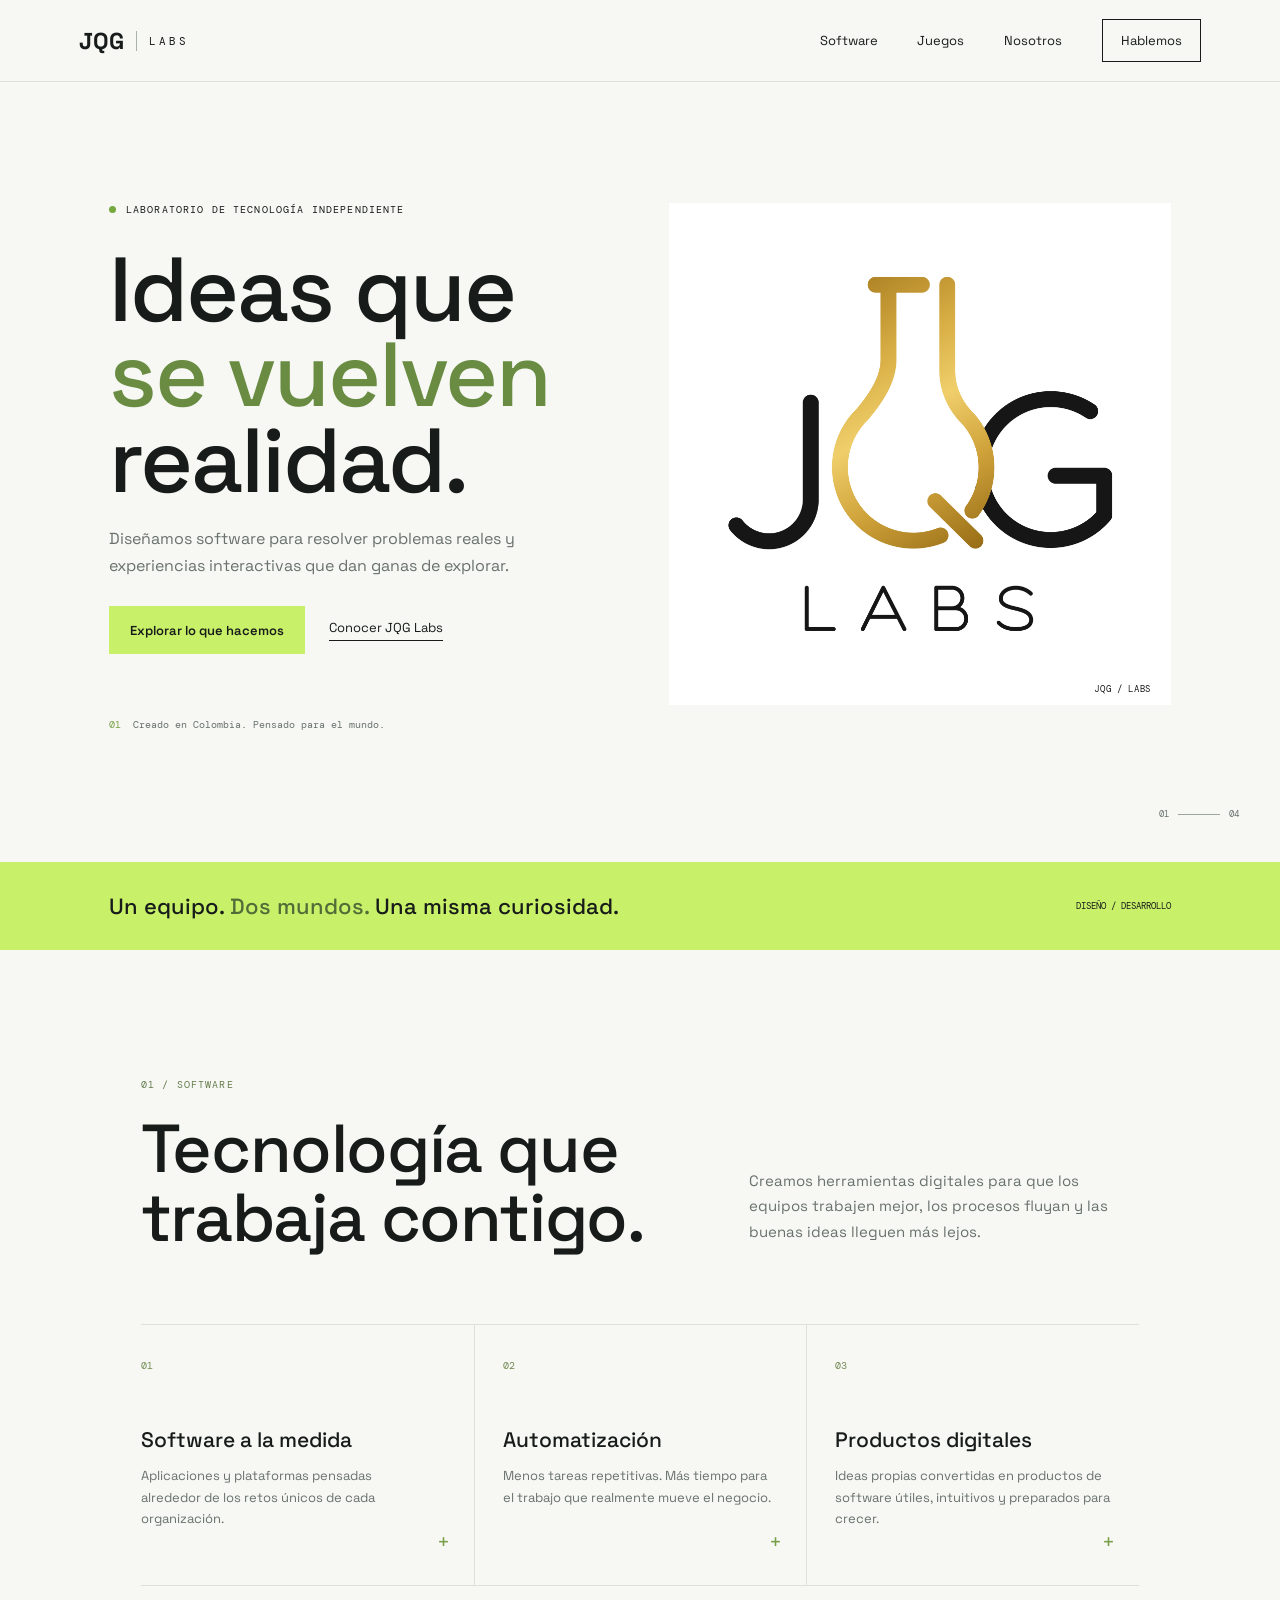
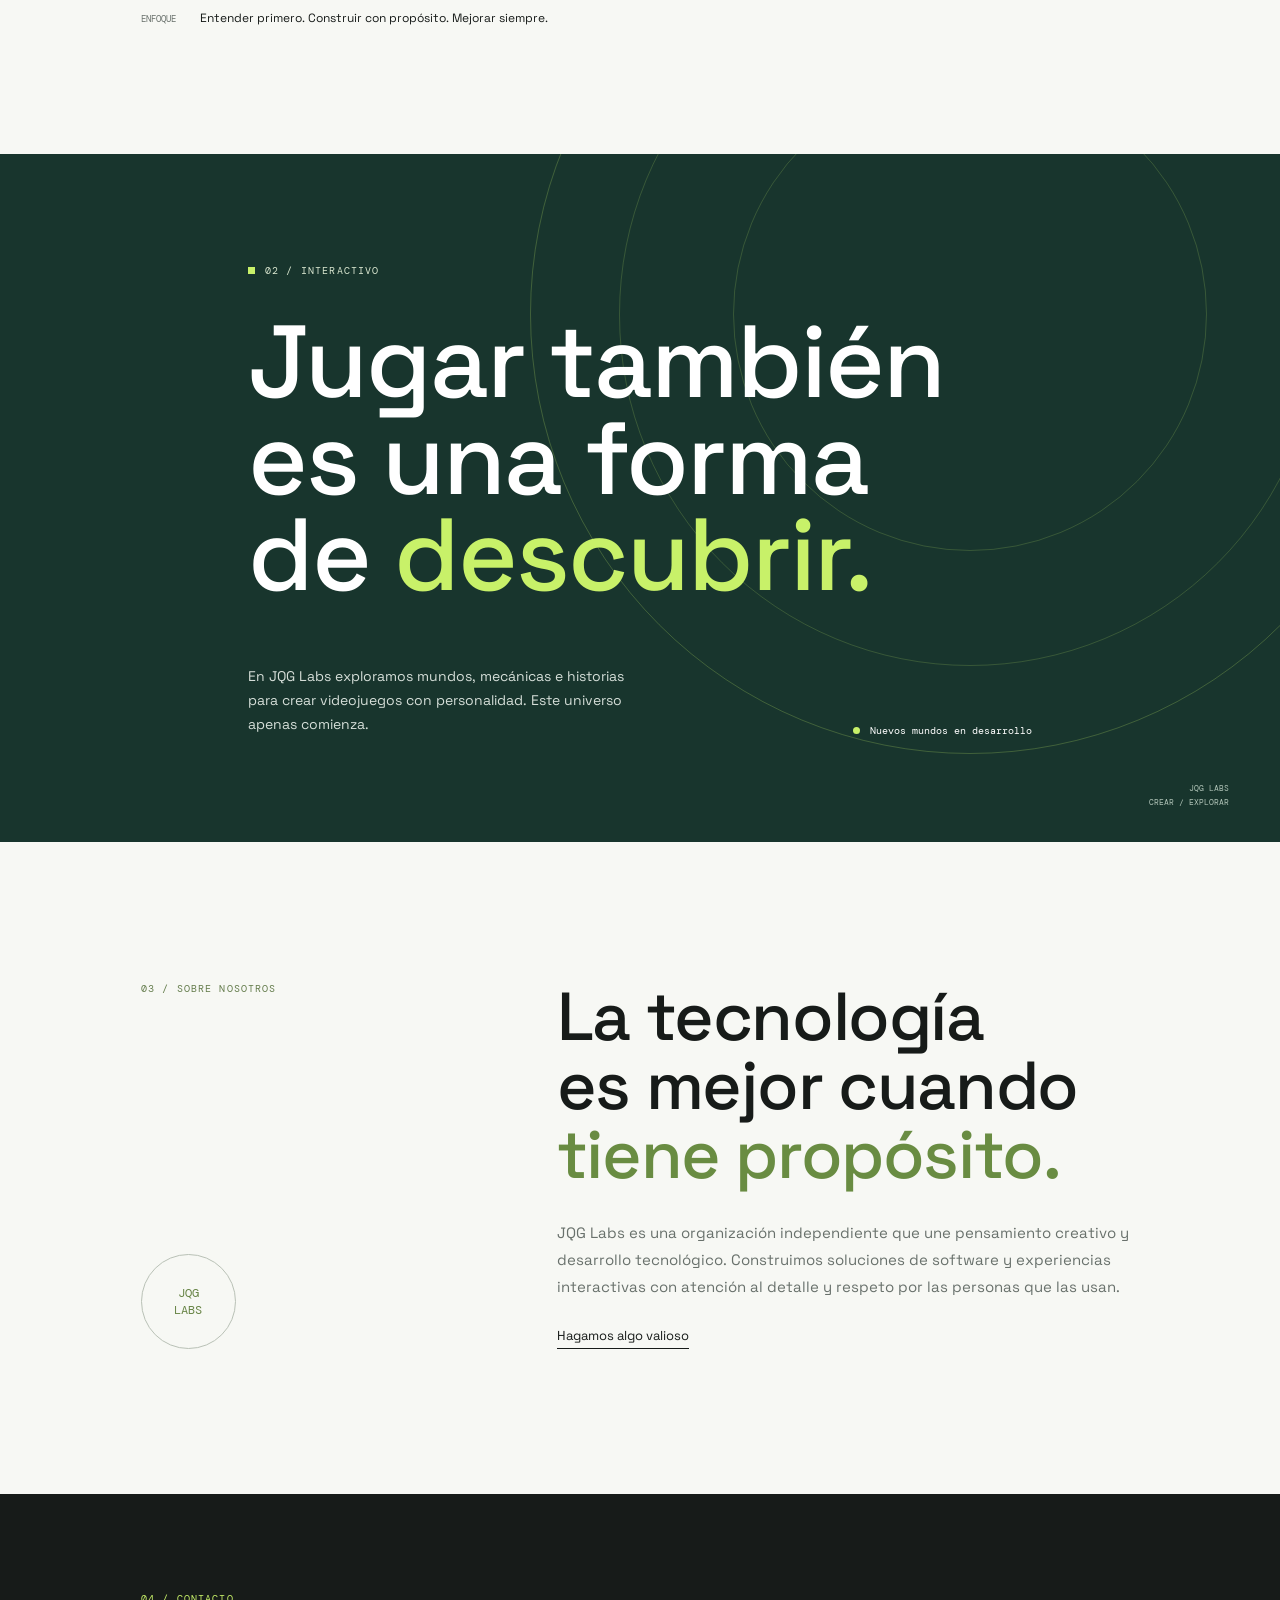
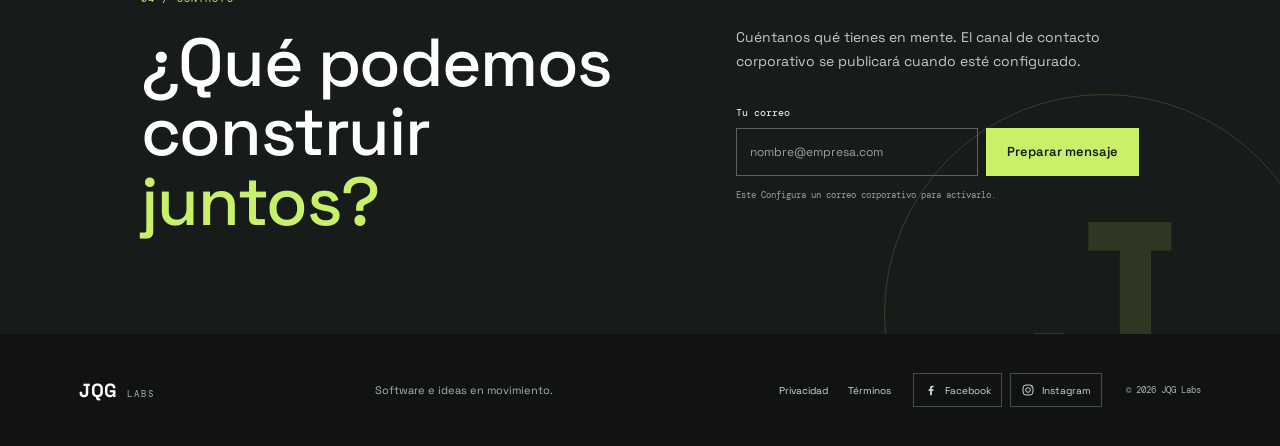
==== commit efab359f: "Update JQG Labs logo assets Co-authored-by: Copilot <223556219+Copilot@users.noreply.github.com>" ====
--- a/index.html
+++ b/index.html
@@ -5,8 +5,9 @@
   <meta name="viewport" content="width=device-width, initial-scale=1">
   <meta name="theme-color" content="#f7f8f4">
   <meta name="description" content="JQG Labs crea software para empresas y experiencias interactivas. Tecnología diseñada con intención, desde Colombia.">
+  <link rel="canonical" href="https://jqglabs.com/">
   <title>JQG Labs | Software e ideas en movimiento</title>
-  <link rel="icon" type="image/jpeg" href="public/9927482f-fd0a-4aed-7b1b-b8325d3f5f3a.jpeg">
+  <link rel="icon" type="image/svg+xml" href="/favicon.svg">
   <link rel="preconnect" href="https://fonts.googleapis.com">
   <link rel="preconnect" href="https://fonts.gstatic.com" crossorigin>
   <link href="https://fonts.googleapis.com/css2?family=DM+Mono:wght@400;500&family=Space+Grotesk:wght@400;500;600;700&display=swap" rel="stylesheet">
@@ -46,7 +47,7 @@
         <p class="hero-location"><span>01</span> Creado en Colombia. Pensado para el mundo.</p>
       </div>
       <div class="hero-brand" aria-label="Logo de JQG Labs">
-        <img src="public/9927482f-fd0a-4aed-7b1b-b8325d3f5f3a.jpeg" alt="Logotipo negro de JQG Labs sobre fondo blanco" width="1760" height="1424" fetchpriority="high">
+        <img src="public/JQG_Labs_logo_fondo_blanco_cuadrado.png" alt="Logotipo negro y dorado de JQG Labs sobre fondo blanco" width="768" height="768" fetchpriority="high">
         <span class="brand-caption">JQG / LABS</span>
       </div>
       <div class="hero-index" aria-hidden="true"><span>01</span><span class="index-line"></span><span>04</span></div>
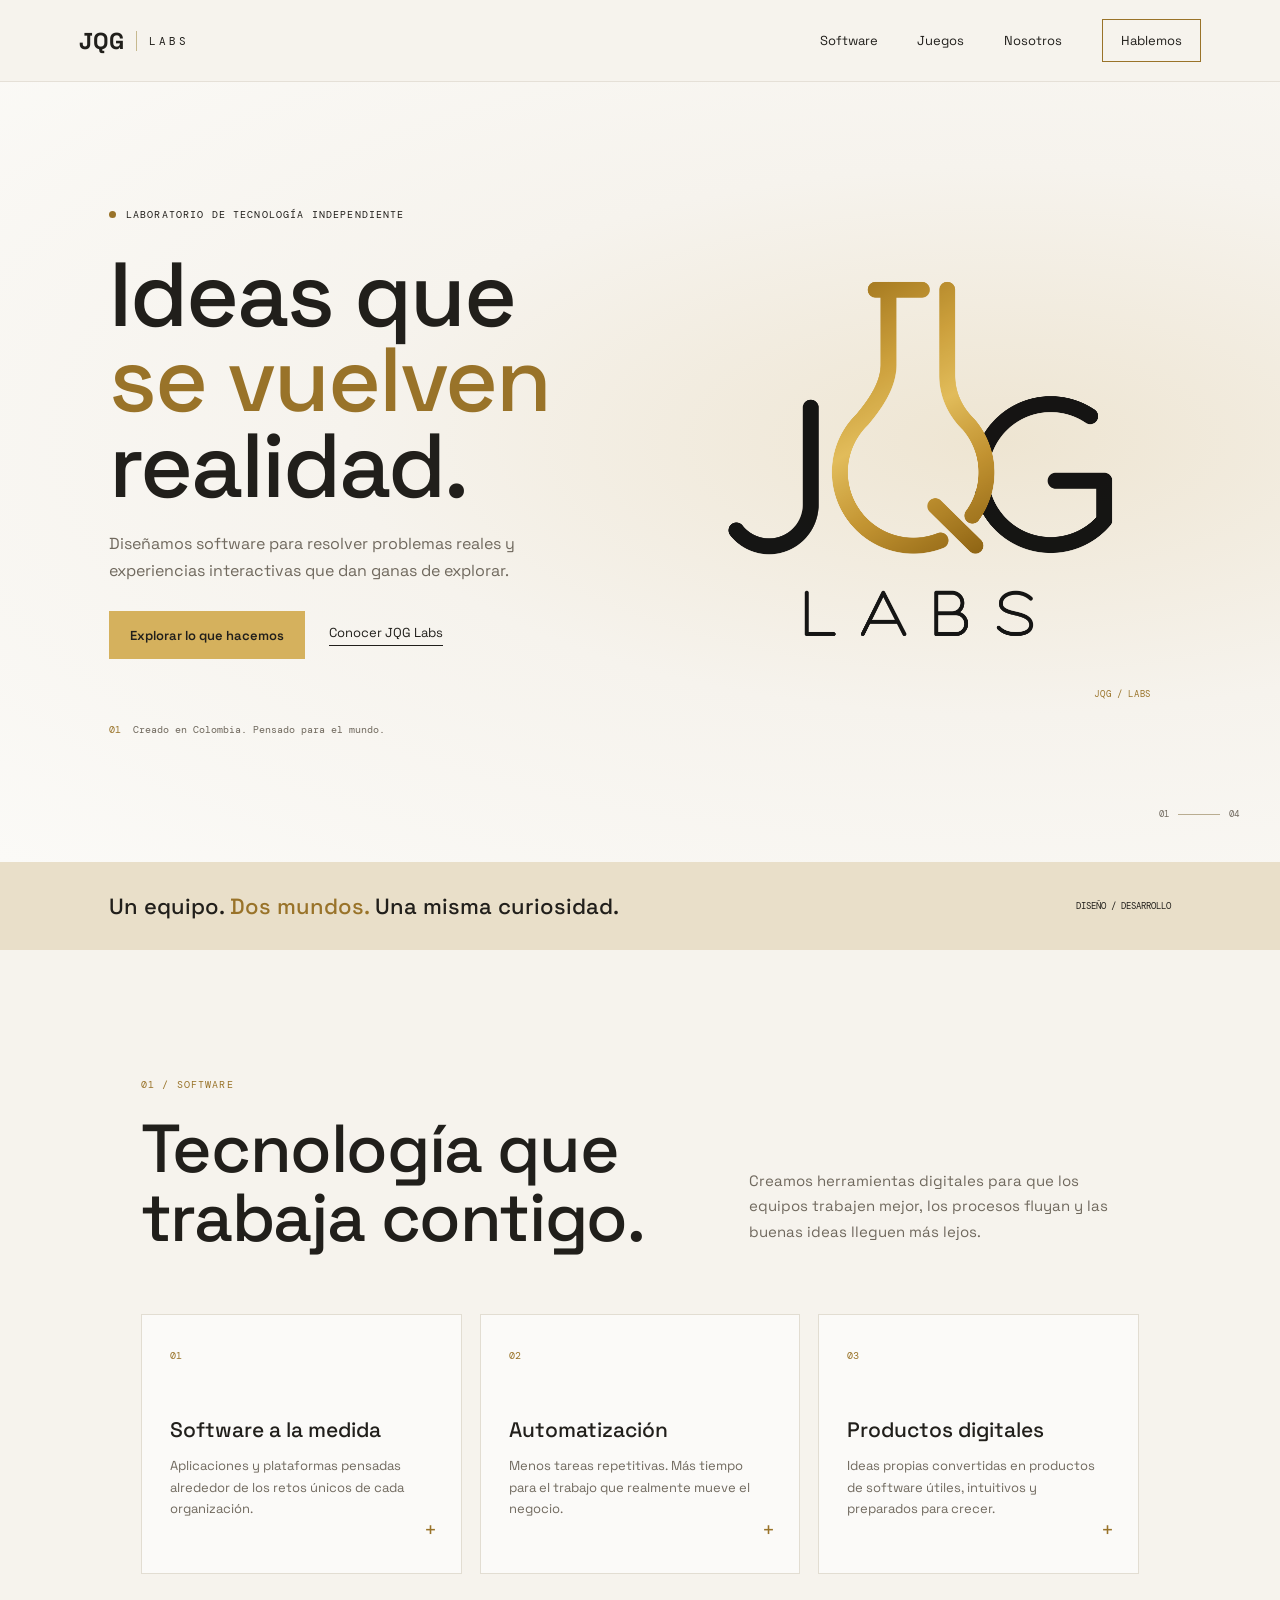
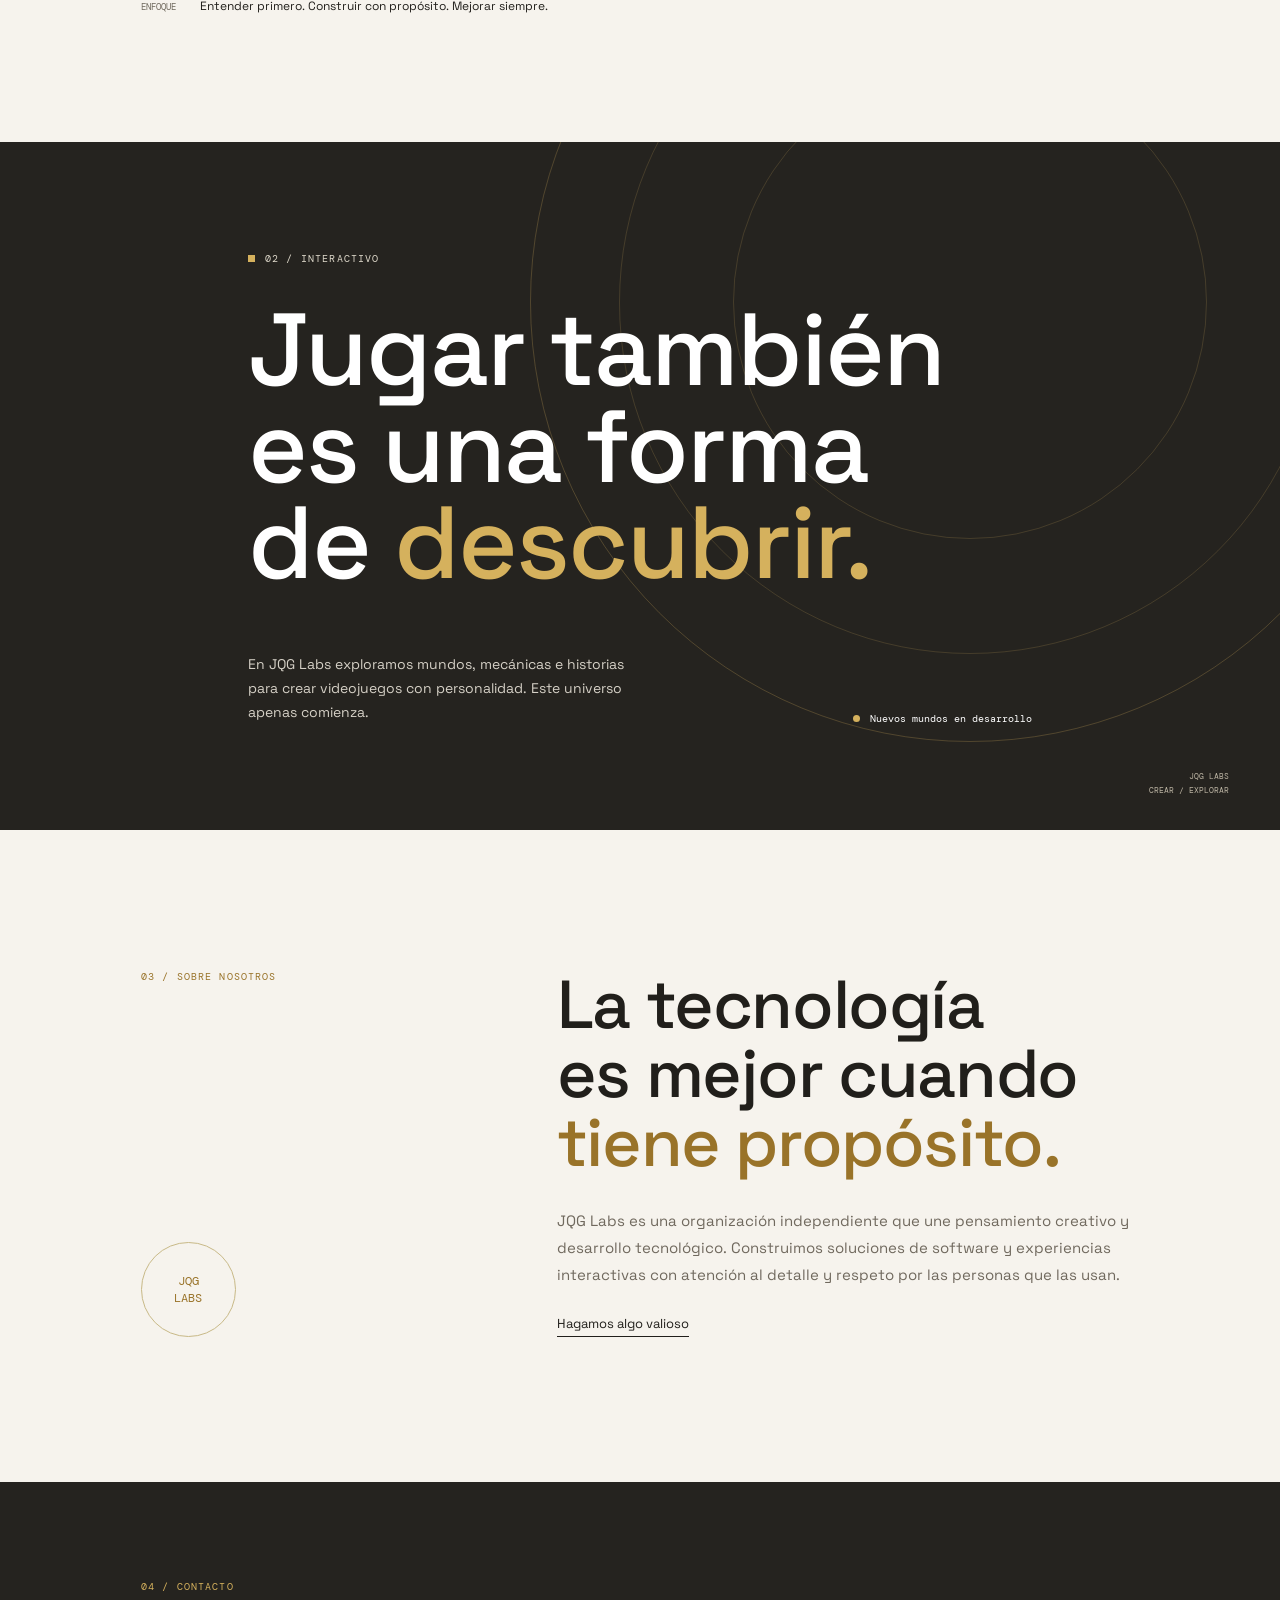
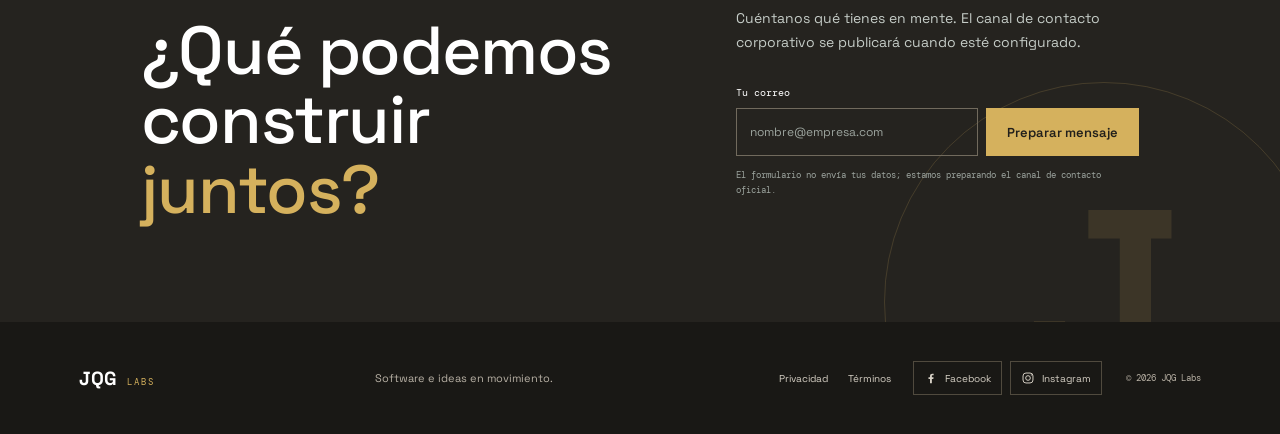
==== commit d6542d6f: "Refresh site design with executive gold theme Co-authored-by: Copilot <223556219+Copilot@users.norep" ====
--- a/index.html
+++ b/index.html
@@ -3,7 +3,7 @@
 <head>
   <meta charset="utf-8">
   <meta name="viewport" content="width=device-width, initial-scale=1">
-  <meta name="theme-color" content="#f7f8f4">
+  <meta name="theme-color" content="#f6f3ed">
   <meta name="description" content="JQG Labs crea software para empresas y experiencias interactivas. Tecnología diseñada con intención, desde Colombia.">
   <link rel="canonical" href="https://jqglabs.com/">
   <title>JQG Labs | Software e ideas en movimiento</title>
@@ -127,7 +127,7 @@
             <input id="contact-email" name="email" type="email" autocomplete="email" placeholder="nombre@empresa.com" required>
             <button class="button button-light" type="submit">Preparar mensaje</button>
           </div>
-          <p class="form-status" id="form-status" aria-live="polite">Este  Configura un correo corporativo para activarlo.</p>
+          <p class="form-status" id="form-status" aria-live="polite">El formulario no envía tus datos; estamos preparando el canal de contacto oficial.</p>
         </form>
       </div>
       <div class="contact-orbit" aria-hidden="true"><span>J</span></div>
--- a/styles.css
+++ b/styles.css
@@ -1,12 +1,14 @@
 :root {
   color-scheme: light;
-  --ink: #171b19;
-  --muted: #69716c;
-  --paper: #f7f8f4;
+  --ink: #211f1b;
+  --muted: #70695e;
+  --paper: #f6f3ed;
   --white: #fff;
-  --line: #dce1db;
-  --acid: #c8f169;
-  --forest: #18352d;
+  --line: #e2ddd2;
+  --acid: #d5b15d;
+  --forest: #25231f;
+  --gold-deep: #997329;
+  --gold-pale: #e8d8ae;
   --mono: "DM Mono", "Courier New", monospace;
   --sans: "Space Grotesk", "Trebuchet MS", sans-serif;
 }
@@ -25,7 +27,7 @@
 
 a { color: inherit; text-decoration: none; }
 button, input { font: inherit; }
-::selection { background: var(--acid); color: var(--ink); }
+::selection { background: var(--gold-pale); color: var(--ink); }
 
 .skip-link {
   position: absolute;
@@ -41,24 +43,27 @@
 .skip-link:focus { transform: translateY(0); }
 
 .site-header {
-  position: relative;
+  position: sticky;
+  top: 0;
   z-index: 5;
   display: flex;
   min-height: 82px;
   align-items: center;
   justify-content: space-between;
   padding: 0 6.2vw;
-  border-bottom: 1px solid var(--line);
+  border-bottom: 1px solid rgba(226, 221, 210, 0.8);
+  background: rgba(246, 243, 237, 0.94);
+  backdrop-filter: blur(16px);
 }
 
 .wordmark { display: inline-flex; align-items: center; gap: 12px; }
 .wordmark-symbol { font-size: 23px; font-weight: 700; letter-spacing: 0; }
-.wordmark-divider { width: 1px; height: 20px; background: #aab1ab; }
+.wordmark-divider { width: 1px; height: 20px; background: #c7b98f; }
 .wordmark-label { font-family: var(--mono); font-size: 11px; letter-spacing: 3px; }
 .site-nav { display: flex; align-items: center; gap: clamp(22px, 3.1vw, 52px); font-size: 13px; }
-.site-nav a:not(.nav-contact):hover, .footer-links a:hover { color: #496f2d; }
-.nav-contact { padding: 12px 18px; border: 1px solid var(--ink); transition: background 160ms ease, color 160ms ease; }
-.nav-contact:hover { background: var(--ink); color: var(--white); }
+.site-nav a:not(.nav-contact):hover, .footer-links a:hover { color: var(--gold-deep); }
+.nav-contact { padding: 12px 18px; border: 1px solid var(--gold-deep); transition: background 160ms ease, color 160ms ease; }
+.nav-contact:hover { background: var(--gold-deep); color: var(--white); }
 .menu-toggle { display: none; }
 
 .hero {
@@ -68,76 +73,77 @@
   grid-template-columns: 1.02fr 0.98fr;
   align-items: center;
   gap: 3vw;
-  padding: 34px 8.5vw 70px;
+  padding: 52px 8.5vw 78px;
   overflow: hidden;
+  background: radial-gradient(ellipse at 78% 46%, #eee5d2 0, var(--paper) 46%, #fbfaf7 100%);
 }
 
 .hero-copy { position: relative; z-index: 1; max-width: 570px; padding: 26px 0 0; animation: arrive 700ms 80ms both; }
 .eyebrow { margin: 0; font-family: var(--mono); font-size: 10px; letter-spacing: 1.15px; text-transform: uppercase; }
 .hero .eyebrow { display: flex; align-items: center; gap: 10px; }
-.status-dot { display: inline-block; width: 7px; height: 7px; flex: 0 0 7px; border-radius: 50%; background: #75a83f; }
+.status-dot { display: inline-block; width: 7px; height: 7px; flex: 0 0 7px; border-radius: 50%; background: var(--gold-deep); }
 h1, h2, h3, p { margin-top: 0; }
 .hero h1 { margin: 32px 0 22px; font-size: clamp(56px, 7.1vw, 102px); font-weight: 500; letter-spacing: -2px; line-height: 0.94; }
-.hero h1 span { color: #698c42; }
+.hero h1 span { color: var(--gold-deep); }
 .hero-description { max-width: 420px; margin-bottom: 27px; color: var(--muted); font-size: 16px; line-height: 1.65; }
 .hero-actions { display: flex; flex-wrap: wrap; align-items: center; gap: 24px; }
 .button { display: inline-flex; min-height: 48px; align-items: center; justify-content: center; padding: 0 20px; border: 1px solid transparent; cursor: pointer; font-size: 13px; font-weight: 600; transition: transform 160ms ease, background 160ms ease; }
 .button:hover { transform: translateY(-2px); }
 .button-primary { background: var(--acid); color: var(--ink); }
-.button-primary:hover { background: #b5e74a; }
+.button-primary:hover { background: #e0c575; }
 .text-link { display: inline-block; padding-bottom: 4px; border-bottom: 1px solid currentColor; font-size: 13px; }
 .hero-location { display: flex; align-items: center; gap: 12px; margin: 64px 0 0; color: var(--muted); font-family: var(--mono); font-size: 10px; }
-.hero-location span { color: #779e46; }
-.hero-brand { position: relative; display: flex; width: min(100%, 610px); justify-self: end; align-items: center; justify-content: center; animation: arrive 850ms 220ms both; }
+.hero-location span { color: var(--gold-deep); }
+.hero-brand { position: relative; display: flex; width: min(100%, 610px); justify-self: end; align-items: center; justify-content: center; }
 .hero-brand img { display: block; width: 100%; height: auto; mix-blend-mode: multiply; }
-.brand-caption { position: absolute; right: 4%; bottom: 2%; font-family: var(--mono); font-size: 9px; letter-spacing: 0.7px; }
+.brand-caption { position: absolute; right: 4%; bottom: 2%; color: var(--gold-deep); font-family: var(--mono); font-size: 9px; letter-spacing: 0.7px; }
 .hero-index { position: absolute; right: 3.2vw; bottom: 42px; display: flex; align-items: center; gap: 9px; color: var(--muted); font-family: var(--mono); font-size: 9px; }
-.index-line { width: 42px; height: 1px; background: #9ea69e; }
-
-.intro-band { display: flex; min-height: 88px; align-items: center; justify-content: space-between; gap: 22px; padding: 20px 8.5vw; background: var(--acid); }
+.index-line { width: 42px; height: 1px; background: #b9ad91; }
+
+.intro-band { display: flex; min-height: 88px; align-items: center; justify-content: space-between; gap: 22px; padding: 20px 8.5vw; background: #e9dfc9; }
 .intro-band p { margin: 0; font-size: clamp(16px, 2vw, 22px); font-weight: 500; }
-.intro-band p span { color: #526c38; }
+.intro-band p span { color: var(--gold-deep); }
 .intro-coordinate { font-family: var(--mono); font-size: 9px; white-space: nowrap; }
 
 .section { padding: 128px 11vw; }
 .section-heading { display: flex; align-items: end; justify-content: space-between; gap: 8vw; }
-.section-heading .eyebrow, .about-aside .eyebrow { color: #647c4c; }
+.section-heading .eyebrow, .about-aside .eyebrow { color: var(--gold-deep); }
 .section h2, .contact-section h2 { margin: 23px 0 0; font-size: clamp(43px, 5.3vw, 72px); font-weight: 500; letter-spacing: -1.4px; line-height: 1.02; }
 .section-lede { max-width: 390px; margin: 0 0 8px; color: var(--muted); font-size: 15px; line-height: 1.7; }
-.service-grid { display: grid; grid-template-columns: repeat(3, 1fr); margin-top: 72px; border-top: 1px solid var(--line); border-bottom: 1px solid var(--line); }
-.service-item { position: relative; min-height: 260px; padding: 28px 28px 38px 0; }
-.service-item + .service-item { padding-left: 28px; border-left: 1px solid var(--line); }
-.service-number { color: #708a53; font-family: var(--mono); font-size: 10px; }
+.service-grid { display: grid; grid-template-columns: repeat(3, 1fr); gap: 18px; margin-top: 62px; }
+.service-item { position: relative; min-height: 260px; padding: 28px 28px 38px; border: 1px solid var(--line); background: rgba(255, 255, 255, 0.62); transition: transform 180ms ease, box-shadow 180ms ease, border-color 180ms ease; }
+.service-item:hover { transform: translateY(-5px); border-color: #cbb77f; box-shadow: 0 18px 40px rgba(48, 39, 19, 0.08); }
+.service-number { color: var(--gold-deep); font-family: var(--mono); font-size: 10px; }
 .service-item h3 { margin: 52px 0 12px; font-size: 21px; font-weight: 500; }
 .service-item p { max-width: 290px; margin-bottom: 0; color: var(--muted); font-size: 13px; line-height: 1.65; }
-.service-mark { position: absolute; right: 24px; bottom: 30px; color: #779e46; font-size: 21px; font-weight: 400; }
+.service-mark { position: absolute; right: 24px; bottom: 30px; color: var(--gold-deep); font-size: 21px; font-weight: 400; }
 .section-footnote { display: flex; align-items: baseline; gap: 24px; margin-top: 24px; }
 .section-footnote span { color: var(--muted); font-family: var(--mono); font-size: 9px; }
 .section-footnote p { margin: 0; font-size: 12px; }
 
 .interactive-section { position: relative; min-height: 650px; overflow: hidden; background: var(--forest); color: var(--white); }
-.interactive-pattern { position: absolute; top: -280px; right: -130px; width: min(70vw, 880px); aspect-ratio: 1; border: 1px solid rgba(200, 241, 105, 0.23); border-radius: 50%; }
-.interactive-pattern::before, .interactive-pattern::after { position: absolute; inset: 10%; border: 1px solid rgba(200, 241, 105, 0.18); border-radius: 50%; content: ""; }
+.interactive-pattern { position: absolute; top: -280px; right: -130px; width: min(70vw, 880px); aspect-ratio: 1; border: 1px solid rgba(213, 177, 93, 0.25); border-radius: 50%; }
+.interactive-pattern::before, .interactive-pattern::after { position: absolute; inset: 10%; border: 1px solid rgba(213, 177, 93, 0.18); border-radius: 50%; content: ""; }
 .interactive-pattern::after { inset: 23%; }
 .interactive-content { position: relative; z-index: 1; max-width: 1040px; margin: 0 auto; padding: 110px 10vw 105px; }
-.interactive-content .eyebrow { display: flex; align-items: center; gap: 10px; color: #d9e6cf; }
+.interactive-content .eyebrow { display: flex; align-items: center; gap: 10px; color: #ded8ca; }
 .eyebrow-marker { width: 7px; height: 7px; background: var(--acid); }
 .interactive-content h2 { margin: 37px 0 62px; font-size: clamp(54px, 8vw, 106px); font-weight: 500; letter-spacing: -2px; line-height: 0.94; }
 .interactive-content h2 span { color: var(--acid); }
 .interactive-bottom { display: flex; align-items: end; justify-content: space-between; gap: 40px; }
-.interactive-bottom p { max-width: 385px; margin: 0; color: #d5ded8; font-size: 14px; line-height: 1.7; }
+.interactive-bottom p { max-width: 385px; margin: 0; color: #d5d0c6; font-size: 14px; line-height: 1.7; }
 .coming-soon { display: inline-flex; align-items: center; gap: 10px; font-family: var(--mono); font-size: 10px; white-space: nowrap; }
 .coming-soon .status-dot { background: var(--acid); }
-.interactive-side-note { position: absolute; right: 4vw; bottom: 32px; color: #b1c4b8; font-family: var(--mono); font-size: 8px; line-height: 1.8; text-align: right; }
+.interactive-side-note { position: absolute; right: 4vw; bottom: 32px; color: #bdb5a4; font-family: var(--mono); font-size: 8px; line-height: 1.8; text-align: right; }
 
 .about-section { display: grid; grid-template-columns: 0.7fr 1.3fr; gap: 8vw; padding-top: 140px; padding-bottom: 145px; }
 .about-aside { display: flex; flex-direction: column; align-items: flex-start; justify-content: space-between; }
-.about-stamp { display: inline-flex; width: 95px; height: 95px; align-items: center; justify-content: center; border: 1px solid #b9c1b6; border-radius: 50%; color: #668344; font-family: var(--mono); font-size: 12px; line-height: 1.35; text-align: center; }
+.about-stamp { display: inline-flex; width: 95px; height: 95px; align-items: center; justify-content: center; border: 1px solid #c8b987; border-radius: 50%; color: var(--gold-deep); font-family: var(--mono); font-size: 12px; line-height: 1.35; text-align: center; }
 .about-copy h2 { margin-top: 0; }
-.about-copy h2 span { color: #698c42; }
+.about-copy h2 span { color: var(--gold-deep); }
 .about-copy > p { max-width: 600px; margin: 30px 0 24px; color: var(--muted); font-size: 15px; line-height: 1.8; }
 
-.contact-section { position: relative; display: grid; grid-template-columns: 1.1fr 0.9fr; align-items: center; gap: 8vw; min-height: 440px; padding: 88px 11vw; overflow: hidden; background: var(--ink); color: var(--white); }
+.contact-section { position: relative; display: grid; grid-template-columns: 1.1fr 0.9fr; align-items: center; gap: 8vw; min-height: 440px; padding: 88px 11vw; overflow: hidden; background: var(--forest); color: var(--white); }
 .contact-section .eyebrow { color: var(--acid); }
 .contact-section h2 { font-size: clamp(43px, 5.3vw, 72px); }
 .contact-section h2 span { color: var(--acid); }
@@ -145,36 +151,36 @@
 .contact-panel > p { max-width: 390px; margin-bottom: 32px; color: #c5ccc7; font-size: 14px; line-height: 1.7; }
 .contact-form label { display: block; margin-bottom: 9px; font-family: var(--mono); font-size: 10px; }
 .contact-form-row { display: flex; gap: 8px; }
-.contact-form input { min-width: 0; min-height: 48px; flex: 1; padding: 0 13px; border: 1px solid #5c625e; border-radius: 0; background: transparent; color: var(--white); font-size: 12px; }
+.contact-form input { min-width: 0; min-height: 48px; flex: 1; padding: 0 13px; border: 1px solid #716a5d; border-radius: 0; background: transparent; color: var(--white); font-size: 12px; }
 .contact-form input:focus { outline: 2px solid var(--acid); outline-offset: 2px; }
 .contact-form input::placeholder { color: #9ca49e; }
 .button-light { flex: 0 0 auto; background: var(--acid); color: var(--ink); }
-.button-light:hover { background: #b5e74a; }
+.button-light:hover { background: #e0c575; }
 .form-status { margin: 12px 0 0; color: #9ca49e; font-family: var(--mono); font-size: 9px; line-height: 1.6; }
-.contact-orbit { position: absolute; right: -44px; bottom: -200px; display: grid; width: 440px; aspect-ratio: 1; place-items: center; border: 1px solid rgba(200, 241, 105, 0.18); border-radius: 50%; color: rgba(200, 241, 105, 0.13); font-size: 260px; font-weight: 600; }
-
-.site-footer { display: grid; min-height: 112px; grid-template-columns: 1fr 1.4fr 1fr auto; align-items: center; gap: 24px; padding: 25px 6.2vw; background: #101311; color: var(--white); }
+.contact-orbit { position: absolute; right: -44px; bottom: -200px; display: grid; width: 440px; aspect-ratio: 1; place-items: center; border: 1px solid rgba(213, 177, 93, 0.18); border-radius: 50%; color: rgba(213, 177, 93, 0.13); font-size: 260px; font-weight: 600; }
+
+.site-footer { display: grid; min-height: 112px; grid-template-columns: 1fr 1.4fr 1fr auto; align-items: center; gap: 24px; padding: 25px 6.2vw; background: #191815; color: var(--white); }
 .footer-brand { font-size: 19px; font-weight: 700; }
-.footer-brand span { margin-left: 5px; color: #aab4aa; font-family: var(--mono); font-size: 9px; font-weight: 400; letter-spacing: 2px; }
-.site-footer > p { margin: 0; color: #aab4aa; font-size: 11px; }
+.footer-brand span { margin-left: 5px; color: var(--acid); font-family: var(--mono); font-size: 9px; font-weight: 400; letter-spacing: 2px; }
+.site-footer > p { margin: 0; color: #b8b1a5; font-size: 11px; }
 .footer-navs { display: flex; align-items: center; gap: 22px; }
-.footer-links { display: flex; gap: 20px; color: #d1d7d2; font-size: 10px; }
+.footer-links { display: flex; gap: 20px; color: #d6d0c5; font-size: 10px; }
 .social-links { display: flex; gap: 8px; }
-.social-link { display: inline-flex; min-height: 34px; align-items: center; gap: 7px; padding: 0 10px; border: 1px solid #435047; color: #d1d7d2; font-size: 10px; transition: border-color 160ms ease, background 160ms ease, color 160ms ease; }
+.social-link { display: inline-flex; min-height: 34px; align-items: center; gap: 7px; padding: 0 10px; border: 1px solid #504a3e; color: #d6d0c5; font-size: 10px; transition: border-color 160ms ease, background 160ms ease, color 160ms ease; }
 .social-link:hover { border-color: var(--acid); background: var(--acid); color: var(--ink); }
 .social-link svg { width: 14px; height: 14px; fill: currentColor; }
 .social-link:nth-child(2) svg { fill: none; stroke: currentColor; stroke-width: 1.7; }
 .social-link .social-icon-dot { fill: currentColor; stroke: none; }
-.copyright { color: #aab4aa; font-family: var(--mono); font-size: 9px; white-space: nowrap; }
+.copyright { color: #b8b1a5; font-family: var(--mono); font-size: 9px; white-space: nowrap; }
 
 .legal-page { min-height: 100vh; }
 .legal-header { min-height: 82px; padding: 0 8vw; }
 .legal-main { width: min(760px, calc(100% - 48px)); margin: 0 auto; padding: 88px 0 120px; }
-.legal-main .eyebrow { color: #647c4c; }
+.legal-main .eyebrow { color: var(--gold-deep); }
 .legal-main h1 { margin: 22px 0 15px; font-size: clamp(42px, 7vw, 72px); font-weight: 500; letter-spacing: -1.5px; line-height: 1; }
 .legal-updated { margin-bottom: 50px; color: var(--muted); font-family: var(--mono); font-size: 10px; }
 .legal-main h2 { margin: 38px 0 12px; font-size: 21px; font-weight: 500; }
-.legal-main p, .legal-main li { color: #555f58; font-size: 14px; line-height: 1.8; }
+.legal-main p, .legal-main li { color: #5f594f; font-size: 14px; line-height: 1.8; }
 .legal-main ul { padding-left: 20px; }
 .legal-back { display: inline-block; margin-top: 28px; padding-bottom: 4px; border-bottom: 1px solid currentColor; font-size: 13px; }
 
@@ -228,7 +234,7 @@
   .section h2, .contact-section h2 { font-size: clamp(42px, 12vw, 61px); }
   .section-lede { max-width: 460px; }
   .service-grid { grid-template-columns: 1fr; margin-top: 42px; }
-  .service-item, .service-item + .service-item { min-height: 0; padding: 25px 42px 28px 0; border-left: 0; }
+  .service-item, .service-item + .service-item { min-height: 0; padding: 25px 42px 28px 22px; border-left: 1px solid var(--line); }
   .service-item + .service-item { border-top: 1px solid var(--line); }
   .service-item h3 { margin: 24px 0 8px; }
   .service-mark { right: 8px; bottom: 28px; }
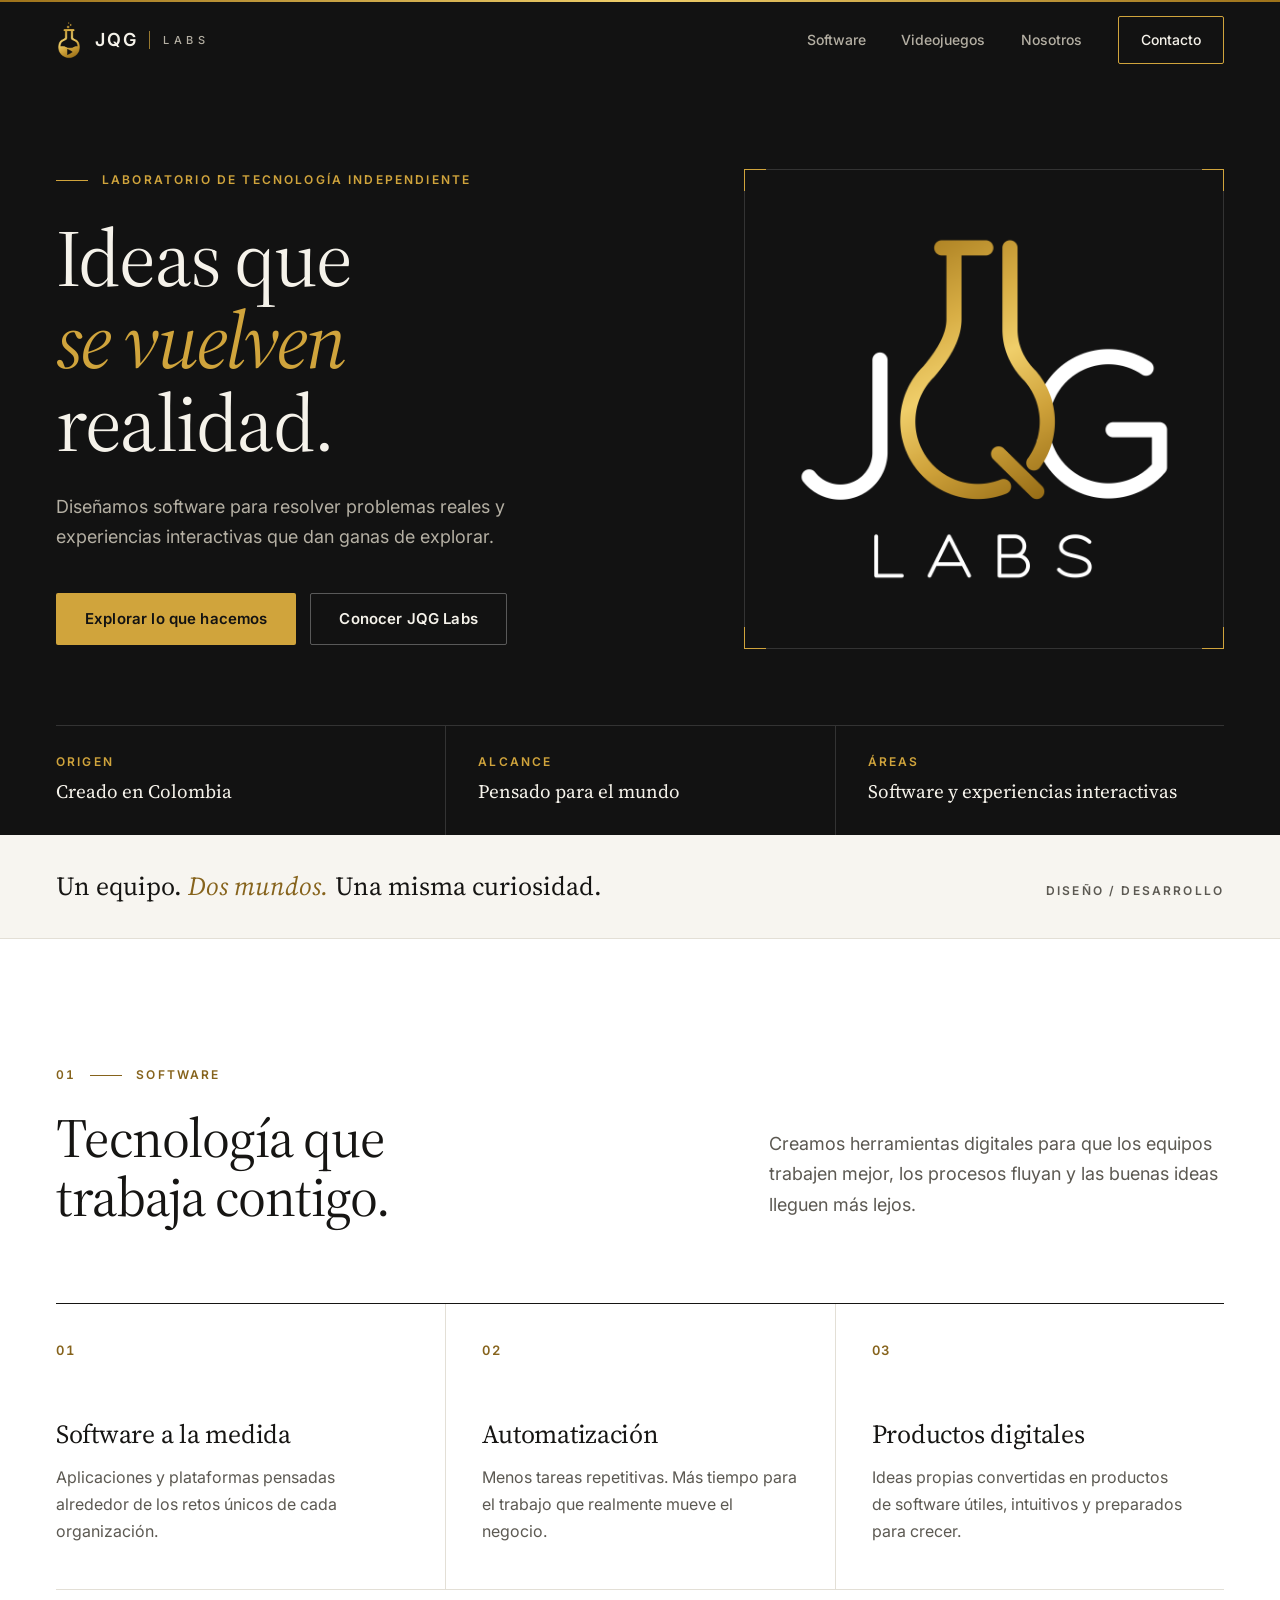
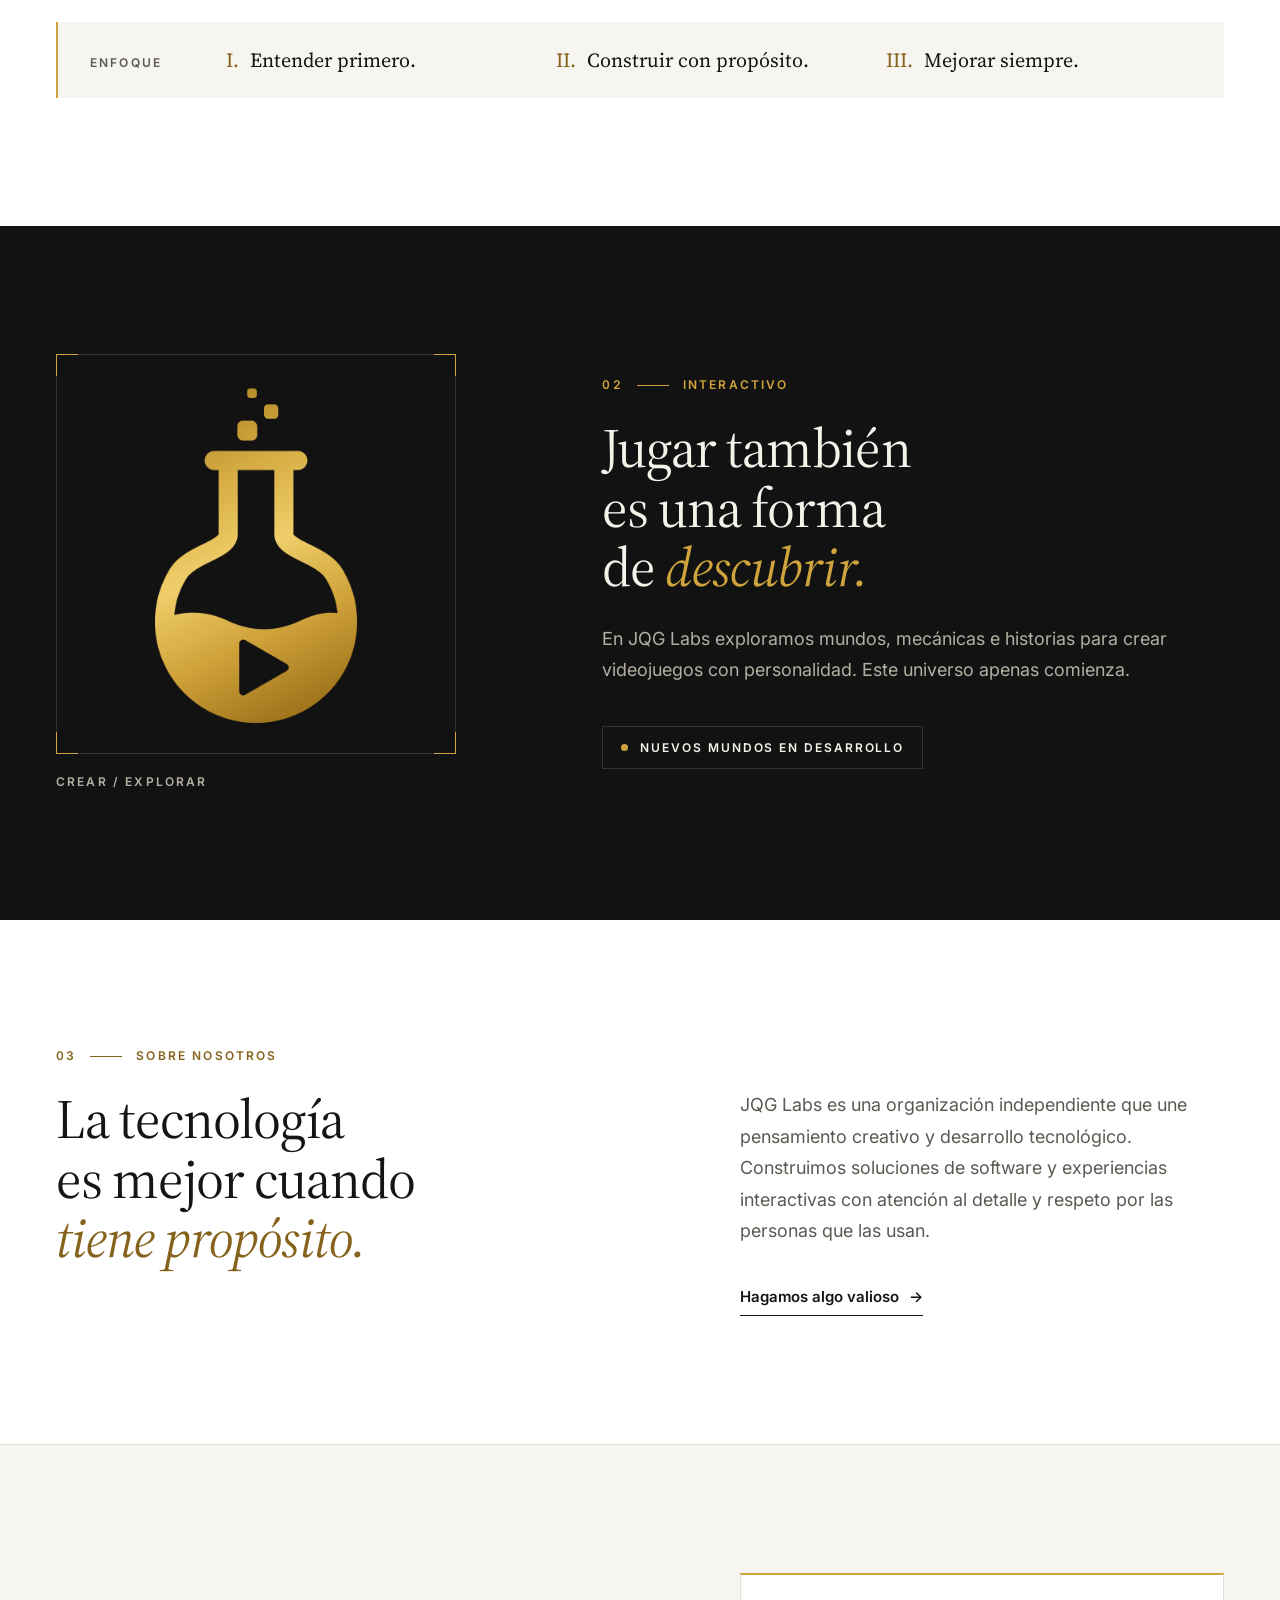
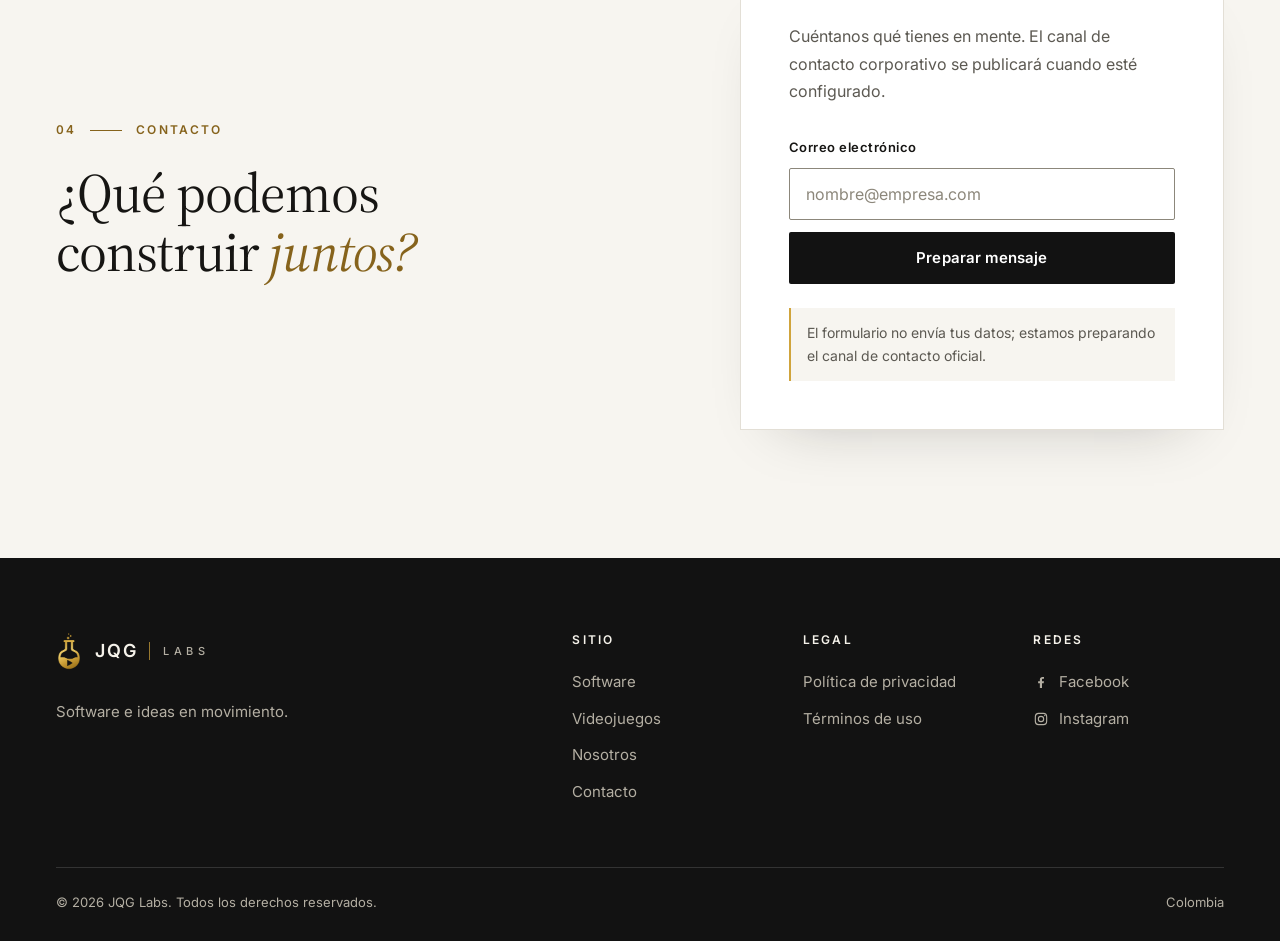
==== commit e02f9615: "feat: new confidence style" ====
--- a/index.html
+++ b/index.html
@@ -3,157 +3,208 @@
 <head>
   <meta charset="utf-8">
   <meta name="viewport" content="width=device-width, initial-scale=1">
-  <meta name="theme-color" content="#f6f3ed">
+  <meta name="theme-color" content="#121212">
   <meta name="description" content="JQG Labs crea software para empresas y experiencias interactivas. Tecnología diseñada con intención, desde Colombia.">
   <link rel="canonical" href="https://jqglabs.com/">
   <title>JQG Labs | Software e ideas en movimiento</title>
+  <meta property="og:type" content="website">
+  <meta property="og:site_name" content="JQG Labs">
+  <meta property="og:locale" content="es_CO">
+  <meta property="og:url" content="https://jqglabs.com/">
+  <meta property="og:title" content="JQG Labs | Software e ideas en movimiento">
+  <meta property="og:description" content="JQG Labs crea software para empresas y experiencias interactivas. Tecnología diseñada con intención, desde Colombia.">
+  <meta property="og:image" content="https://jqglabs.com/public/JQG_Labs_logo_fondo_negro_cuadrado.png">
   <link rel="icon" type="image/svg+xml" href="/favicon.svg">
   <link rel="preconnect" href="https://fonts.googleapis.com">
   <link rel="preconnect" href="https://fonts.gstatic.com" crossorigin>
-  <link href="https://fonts.googleapis.com/css2?family=DM+Mono:wght@400;500&family=Space+Grotesk:wght@400;500;600;700&display=swap" rel="stylesheet">
+  <link href="https://fonts.googleapis.com/css2?family=Inter:wght@400;500;600&family=Source+Serif+4:ital,opsz,wght@0,8..60,300..600;1,8..60,300..600&display=swap" rel="stylesheet">
   <link rel="stylesheet" href="styles.css">
   <script src="script.js" defer></script>
 </head>
 <body>
   <a class="skip-link" href="#contenido">Ir al contenido</a>
   <header class="site-header">
-    <a class="wordmark" href="#inicio" aria-label="JQG Labs, inicio">
-      <span class="wordmark-symbol" aria-hidden="true">JQG</span>
-      <span class="wordmark-divider" aria-hidden="true"></span>
-      <span class="wordmark-label">LABS</span>
-    </a>
-    <button class="menu-toggle" type="button" aria-expanded="false" aria-controls="site-nav">
-      <span class="menu-toggle-label">Menú</span>
-      <span class="menu-toggle-lines" aria-hidden="true"></span>
-    </button>
-    <nav class="site-nav" id="site-nav" aria-label="Navegación principal">
-      <a href="#software">Software</a>
-      <a href="#interactivo">Juegos</a>
-      <a href="#nosotros">Nosotros</a>
-      <a class="nav-contact" href="#contacto">Hablemos</a>
-    </nav>
+    <div class="container header-inner">
+      <a class="wordmark" href="#inicio" aria-label="JQG Labs, inicio">
+        <img class="wordmark-mark" src="public/JQG_Labs_isotipo_fondo_negro.png" alt="" width="2000" height="2000">
+        <span class="wordmark-symbol" aria-hidden="true">JQG</span>
+        <span class="wordmark-divider" aria-hidden="true"></span>
+        <span class="wordmark-label">LABS</span>
+      </a>
+      <button class="menu-toggle" type="button" aria-expanded="false" aria-controls="site-nav">
+        <span class="menu-toggle-label">Menú</span>
+        <span class="menu-toggle-lines" aria-hidden="true"></span>
+      </button>
+      <nav class="site-nav" id="site-nav" aria-label="Navegación principal">
+        <a href="#software">Software</a>
+        <a href="#interactivo">Videojuegos</a>
+        <a href="#nosotros">Nosotros</a>
+        <a class="nav-contact" href="#contacto">Contacto</a>
+      </nav>
+    </div>
   </header>
 
   <main id="contenido">
     <section class="hero" id="inicio" aria-labelledby="hero-title">
-      <div class="hero-copy">
-        <p class="eyebrow"><span class="status-dot" aria-hidden="true"></span> Laboratorio de tecnología independiente</p>
-        <h1 id="hero-title">Ideas que<br><span>se vuelven</span><br>realidad.</h1>
-        <p class="hero-description">Diseñamos software para resolver problemas reales y experiencias interactivas que dan ganas de explorar.</p>
-        <div class="hero-actions">
-          <a class="button button-primary" href="#software">Explorar lo que hacemos</a>
-          <a class="text-link" href="#nosotros">Conocer JQG Labs</a>
-        </div>
-        <p class="hero-location"><span>01</span> Creado en Colombia. Pensado para el mundo.</p>
-      </div>
-      <div class="hero-brand" aria-label="Logo de JQG Labs">
-        <img src="public/JQG_Labs_logo_fondo_blanco_cuadrado.png" alt="Logotipo negro y dorado de JQG Labs sobre fondo blanco" width="768" height="768" fetchpriority="high">
-        <span class="brand-caption">JQG / LABS</span>
-      </div>
-      <div class="hero-index" aria-hidden="true"><span>01</span><span class="index-line"></span><span>04</span></div>
+      <div class="container hero-inner">
+        <div class="hero-copy">
+          <p class="eyebrow"><span class="eyebrow-rule" aria-hidden="true"></span>Laboratorio de tecnología independiente</p>
+          <h1 id="hero-title">Ideas que<br><span>se vuelven</span><br>realidad.</h1>
+          <p class="hero-description">Diseñamos software para resolver problemas reales y experiencias interactivas que dan ganas de explorar.</p>
+          <div class="hero-actions">
+            <a class="button button-primary" href="#software">Explorar lo que hacemos</a>
+            <a class="button button-ghost" href="#nosotros">Conocer JQG Labs</a>
+          </div>
+        </div>
+        <figure class="hero-brand brand-plate">
+          <img src="public/JQG_Labs_logo_fondo_negro_cuadrado.png" alt="Logotipo de JQG Labs en blanco y dorado sobre fondo negro" width="2000" height="2000" fetchpriority="high">
+        </figure>
+      </div>
+      <div class="container">
+        <dl class="hero-facts">
+          <div><dt>Origen</dt><dd>Creado en Colombia</dd></div>
+          <div><dt>Alcance</dt><dd>Pensado para el mundo</dd></div>
+          <div><dt>Áreas</dt><dd>Software y experiencias interactivas</dd></div>
+        </dl>
+      </div>
     </section>
 
     <section class="intro-band" aria-label="Resumen">
-      <p>Un equipo. <span>Dos mundos.</span> Una misma curiosidad.</p>
-      <span class="intro-coordinate">DISEÑO / DESARROLLO</span>
+      <div class="container intro-inner">
+        <p>Un equipo. <span>Dos mundos.</span> Una misma curiosidad.</p>
+        <span class="intro-coordinate">Diseño / Desarrollo</span>
+      </div>
     </section>
 
     <section class="section services-section" id="software" aria-labelledby="software-title">
-      <div class="section-heading">
-        <div>
-          <p class="eyebrow">01 / Software</p>
-          <h2 id="software-title">Tecnología que<br>trabaja contigo.</h2>
-        </div>
-        <p class="section-lede">Creamos herramientas digitales para que los equipos trabajen mejor, los procesos fluyan y las buenas ideas lleguen más lejos.</p>
-      </div>
-      <div class="service-grid">
-        <article class="service-item">
-          <span class="service-number">01</span>
-          <h3>Software a la medida</h3>
-          <p>Aplicaciones y plataformas pensadas alrededor de los retos únicos de cada organización.</p>
-          <span class="service-mark" aria-hidden="true">+</span>
-        </article>
-        <article class="service-item">
-          <span class="service-number">02</span>
-          <h3>Automatización</h3>
-          <p>Menos tareas repetitivas. Más tiempo para el trabajo que realmente mueve el negocio.</p>
-          <span class="service-mark" aria-hidden="true">+</span>
-        </article>
-        <article class="service-item">
-          <span class="service-number">03</span>
-          <h3>Productos digitales</h3>
-          <p>Ideas propias convertidas en productos de software útiles, intuitivos y preparados para crecer.</p>
-          <span class="service-mark" aria-hidden="true">+</span>
-        </article>
-      </div>
-      <div class="section-footnote"><span>ENFOQUE</span><p>Entender primero. Construir con propósito. Mejorar siempre.</p></div>
+      <div class="container">
+        <div class="section-heading" data-reveal>
+          <div>
+            <p class="eyebrow"><span class="eyebrow-number">01</span><span class="eyebrow-rule" aria-hidden="true"></span>Software</p>
+            <h2 id="software-title">Tecnología que<br>trabaja contigo.</h2>
+          </div>
+          <p class="section-lede">Creamos herramientas digitales para que los equipos trabajen mejor, los procesos fluyan y las buenas ideas lleguen más lejos.</p>
+        </div>
+        <div class="service-grid" data-reveal>
+          <article class="service-item">
+            <span class="service-number">01</span>
+            <h3>Software a la medida</h3>
+            <p>Aplicaciones y plataformas pensadas alrededor de los retos únicos de cada organización.</p>
+          </article>
+          <article class="service-item">
+            <span class="service-number">02</span>
+            <h3>Automatización</h3>
+            <p>Menos tareas repetitivas. Más tiempo para el trabajo que realmente mueve el negocio.</p>
+          </article>
+          <article class="service-item">
+            <span class="service-number">03</span>
+            <h3>Productos digitales</h3>
+            <p>Ideas propias convertidas en productos de software útiles, intuitivos y preparados para crecer.</p>
+          </article>
+        </div>
+        <div class="approach" data-reveal>
+          <p class="approach-label">Enfoque</p>
+          <ol class="approach-list">
+            <li>Entender primero.</li>
+            <li>Construir con propósito.</li>
+            <li>Mejorar siempre.</li>
+          </ol>
+        </div>
+      </div>
     </section>
 
     <section class="interactive-section" id="interactivo" aria-labelledby="interactive-title">
-      <div class="interactive-pattern" aria-hidden="true"></div>
-      <div class="interactive-content">
-        <p class="eyebrow"><span class="eyebrow-marker"></span> 02 / Interactivo</p>
-        <h2 id="interactive-title">Jugar también<br>es una forma<br>de <span>descubrir.</span></h2>
-        <div class="interactive-bottom">
+      <div class="container interactive-inner">
+        <figure class="interactive-mark" data-reveal>
+          <div class="brand-plate">
+            <img src="public/JQG_Labs_isotipo_fondo_negro.png" alt="Isotipo de JQG Labs: un matraz dorado con un símbolo de reproducción" width="2000" height="2000" loading="lazy">
+          </div>
+          <figcaption>Crear / Explorar</figcaption>
+        </figure>
+        <div class="interactive-content" data-reveal>
+          <p class="eyebrow"><span class="eyebrow-number">02</span><span class="eyebrow-rule" aria-hidden="true"></span>Interactivo</p>
+          <h2 id="interactive-title">Jugar también<br>es una forma<br>de <span>descubrir.</span></h2>
           <p>En JQG Labs exploramos mundos, mecánicas e historias para crear videojuegos con personalidad. Este universo apenas comienza.</p>
-          <span class="coming-soon"><span class="status-dot" aria-hidden="true"></span> Nuevos mundos en desarrollo</span>
-        </div>
-      </div>
-      <div class="interactive-side-note" aria-hidden="true">JQG LABS<br>CREAR / EXPLORAR</div>
+          <p class="coming-soon"><span class="status-dot" aria-hidden="true"></span>Nuevos mundos en desarrollo</p>
+        </div>
+      </div>
     </section>
 
     <section class="section about-section" id="nosotros" aria-labelledby="about-title">
-      <div class="about-aside">
-        <p class="eyebrow">03 / Sobre nosotros</p>
-        <span class="about-stamp" aria-hidden="true">JQG<br>LABS</span>
-      </div>
-      <div class="about-copy">
-        <h2 id="about-title">La tecnología<br>es mejor cuando<br><span>tiene propósito.</span></h2>
-        <p>JQG Labs es una organización independiente que une pensamiento creativo y desarrollo tecnológico. Construimos soluciones de software y experiencias interactivas con atención al detalle y respeto por las personas que las usan.</p>
-        <a class="text-link" href="#contacto">Hagamos algo valioso</a>
-      </div>
-    </section>
-
-    <section class="contact-section" id="contacto" aria-labelledby="contact-title">
-      <div>
-        <p class="eyebrow">04 / Contacto</p>
-        <h2 id="contact-title">¿Qué podemos<br>construir <span>juntos?</span></h2>
-      </div>
-      <div class="contact-panel">
-        <p>Cuéntanos qué tienes en mente. El canal de contacto corporativo se publicará cuando esté configurado.</p>
-        <form class="contact-form" id="contact-form">
-          <label for="contact-email">Tu correo</label>
-          <div class="contact-form-row">
-            <input id="contact-email" name="email" type="email" autocomplete="email" placeholder="nombre@empresa.com" required>
-            <button class="button button-light" type="submit">Preparar mensaje</button>
-          </div>
-          <p class="form-status" id="form-status" aria-live="polite">El formulario no envía tus datos; estamos preparando el canal de contacto oficial.</p>
-        </form>
-      </div>
-      <div class="contact-orbit" aria-hidden="true"><span>J</span></div>
+      <div class="container about-inner">
+        <div class="about-heading" data-reveal>
+          <p class="eyebrow"><span class="eyebrow-number">03</span><span class="eyebrow-rule" aria-hidden="true"></span>Sobre nosotros</p>
+          <h2 id="about-title">La tecnología<br>es mejor cuando<br><span>tiene propósito.</span></h2>
+        </div>
+        <div class="about-copy" data-reveal>
+          <p>JQG Labs es una organización independiente que une pensamiento creativo y desarrollo tecnológico. Construimos soluciones de software y experiencias interactivas con atención al detalle y respeto por las personas que las usan.</p>
+          <a class="text-link" href="#contacto">Hagamos algo valioso</a>
+        </div>
+      </div>
+    </section>
+
+    <section class="section contact-section" id="contacto" aria-labelledby="contact-title">
+      <div class="container contact-inner">
+        <div class="contact-heading" data-reveal>
+          <p class="eyebrow"><span class="eyebrow-number">04</span><span class="eyebrow-rule" aria-hidden="true"></span>Contacto</p>
+          <h2 id="contact-title">¿Qué podemos<br>construir <span>juntos?</span></h2>
+        </div>
+        <div class="contact-panel" data-reveal>
+          <p>Cuéntanos qué tienes en mente. El canal de contacto corporativo se publicará cuando esté configurado.</p>
+          <form class="contact-form" id="contact-form">
+            <label for="contact-email">Correo electrónico</label>
+            <div class="contact-form-row">
+              <input id="contact-email" name="email" type="email" autocomplete="email" placeholder="nombre@empresa.com" required>
+              <button class="button button-dark" type="submit">Preparar mensaje</button>
+            </div>
+            <p class="form-status" id="form-status" aria-live="polite">El formulario no envía tus datos; estamos preparando el canal de contacto oficial.</p>
+          </form>
+        </div>
+      </div>
     </section>
   </main>
 
   <footer class="site-footer">
-    <a class="footer-brand" href="#inicio" aria-label="JQG Labs, volver al inicio">JQG <span>LABS</span></a>
-    <p>Software e ideas en movimiento.</p>
-    <div class="footer-navs">
-      <nav class="footer-links" aria-label="Información legal">
-        <a href="privacidad.html">Privacidad</a>
-        <a href="terminos.html">Términos</a>
-      </nav>
-      <nav class="social-links" aria-label="Redes sociales">
-        <a class="social-link" href="https://www.facebook.com/jqglabs" target="_blank" rel="noopener noreferrer" aria-label="JQG Labs en Facebook">
-          <svg viewBox="0 0 24 24" aria-hidden="true"><path d="M13.5 21v-7.3H16l.4-3h-2.9V8.8c0-.9.3-1.5 1.5-1.5h1.5V4.6c-.3 0-1.2-.1-2.3-.1-2.3 0-3.9 1.4-3.9 4v2.2H7.7v3h2.6V21h3.2Z"/></svg>
-          Facebook
-        </a>
-        <a class="social-link" href="https://www.instagram.com/jqglabs/" target="_blank" rel="noopener noreferrer" aria-label="JQG Labs en Instagram">
-          <svg viewBox="0 0 24 24" aria-hidden="true"><rect x="3.5" y="3.5" width="17" height="17" rx="5"/><circle cx="12" cy="12" r="4"/><circle class="social-icon-dot" cx="17.7" cy="6.7" r="1"/></svg>
-          Instagram
-        </a>
-      </nav>
+    <div class="container">
+      <div class="footer-top">
+        <div class="footer-about">
+          <a class="wordmark footer-brand" href="#inicio" aria-label="JQG Labs, volver al inicio">
+            <img class="wordmark-mark" src="public/JQG_Labs_isotipo_fondo_negro.png" alt="" width="2000" height="2000" loading="lazy">
+            <span class="wordmark-symbol" aria-hidden="true">JQG</span>
+            <span class="wordmark-divider" aria-hidden="true"></span>
+            <span class="wordmark-label">LABS</span>
+          </a>
+          <p>Software e ideas en movimiento.</p>
+        </div>
+        <nav class="footer-nav" aria-label="Secciones del sitio">
+          <p class="footer-title">Sitio</p>
+          <a href="#software">Software</a>
+          <a href="#interactivo">Videojuegos</a>
+          <a href="#nosotros">Nosotros</a>
+          <a href="#contacto">Contacto</a>
+        </nav>
+        <nav class="footer-nav footer-links" aria-label="Información legal">
+          <p class="footer-title">Legal</p>
+          <a href="privacidad.html">Política de privacidad</a>
+          <a href="terminos.html">Términos de uso</a>
+        </nav>
+        <nav class="footer-nav social-links" aria-label="Redes sociales">
+          <p class="footer-title">Redes</p>
+          <a class="social-link" href="https://www.facebook.com/jqglabs" target="_blank" rel="noopener noreferrer" aria-label="JQG Labs en Facebook">
+            <svg viewBox="0 0 24 24" aria-hidden="true"><path d="M13.5 21v-7.3H16l.4-3h-2.9V8.8c0-.9.3-1.5 1.5-1.5h1.5V4.6c-.3 0-1.2-.1-2.3-.1-2.3 0-3.9 1.4-3.9 4v2.2H7.7v3h2.6V21h3.2Z"/></svg>
+            Facebook
+          </a>
+          <a class="social-link" href="https://www.instagram.com/jqglabs/" target="_blank" rel="noopener noreferrer" aria-label="JQG Labs en Instagram">
+            <svg viewBox="0 0 24 24" aria-hidden="true"><rect x="3.5" y="3.5" width="17" height="17" rx="5"/><circle cx="12" cy="12" r="4"/><circle class="social-icon-dot" cx="17.7" cy="6.7" r="1"/></svg>
+            Instagram
+          </a>
+        </nav>
+      </div>
+      <div class="footer-bottom">
+        <span class="copyright">© <span id="current-year">2026</span> JQG Labs. Todos los derechos reservados.</span>
+        <span>Colombia</span>
+      </div>
     </div>
-    <span class="copyright">© <span id="current-year">2026</span> JQG Labs</span>
   </footer>
 </body>
-</html>+</html>
--- a/styles.css
+++ b/styles.css
@@ -1,43 +1,61 @@
 :root {
   color-scheme: light;
-  --ink: #211f1b;
-  --muted: #70695e;
-  --paper: #f6f3ed;
+  --ink: #161513;
+  --muted: #5c5952;
+  --paper: #fff;
+  --ivory: #f7f5f0;
   --white: #fff;
-  --line: #e2ddd2;
-  --acid: #d5b15d;
-  --forest: #25231f;
-  --gold-deep: #997329;
-  --gold-pale: #e8d8ae;
-  --mono: "DM Mono", "Courier New", monospace;
-  --sans: "Space Grotesk", "Trebuchet MS", sans-serif;
+  --line: #e3dfd6;
+  --night: #121212;
+  --night-line: rgba(255, 255, 255, 0.14);
+  --on-night: #f5f2ea;
+  --on-night-muted: #b4afa3;
+  --gold: #d0a43c;
+  --gold-bright: #e2bb56;
+  --gold-deep: #86631c;
+  --serif: "Source Serif 4", Georgia, "Times New Roman", serif;
+  --sans: "Inter", "Segoe UI", system-ui, sans-serif;
+  --container: 1200px;
+  --gutter: clamp(20px, 5vw, 56px);
+  --header-height: 76px;
 }
 
 * { box-sizing: border-box; }
 
-html { scroll-behavior: smooth; }
+html { scroll-behavior: smooth; scroll-padding-top: calc(var(--header-height) + 4px); -webkit-text-size-adjust: 100%; }
 
 body {
   margin: 0;
   background: var(--paper);
   color: var(--ink);
   font-family: var(--sans);
+  font-size: 1rem;
+  line-height: 1.65;
   -webkit-font-smoothing: antialiased;
 }
 
 a { color: inherit; text-decoration: none; }
 button, input { font: inherit; }
-::selection { background: var(--gold-pale); color: var(--ink); }
+img { display: block; max-width: 100%; height: auto; }
+h1, h2, h3, p, figure, dl, dd { margin: 0; }
+h1, h2, h3 { font-family: var(--serif); font-weight: 400; text-wrap: balance; }
+::selection { background: var(--gold); color: var(--night); }
+:focus-visible { outline: 2px solid var(--gold-deep); outline-offset: 3px; }
+.site-header :focus-visible, .hero :focus-visible, .interactive-section :focus-visible, .site-footer :focus-visible { outline-color: var(--gold-bright); }
+
+.container { width: min(100% - 2 * var(--gutter), var(--container)); margin-inline: auto; }
 
 .skip-link {
   position: absolute;
-  z-index: 10;
+  z-index: 30;
   top: 8px;
   left: 8px;
   padding: 12px 16px;
-  background: var(--ink);
-  color: var(--white);
-  transform: translateY(-150%);
+  background: var(--gold);
+  color: var(--night);
+  font-size: 0.875rem;
+  font-weight: 600;
+  transform: translateY(-200%);
 }
 
 .skip-link:focus { transform: translateY(0); }
@@ -45,227 +63,212 @@
 .site-header {
   position: sticky;
   top: 0;
-  z-index: 5;
-  display: flex;
-  min-height: 82px;
-  align-items: center;
-  justify-content: space-between;
-  padding: 0 6.2vw;
-  border-bottom: 1px solid rgba(226, 221, 210, 0.8);
-  background: rgba(246, 243, 237, 0.94);
-  backdrop-filter: blur(16px);
-}
-
-.wordmark { display: inline-flex; align-items: center; gap: 12px; }
-.wordmark-symbol { font-size: 23px; font-weight: 700; letter-spacing: 0; }
-.wordmark-divider { width: 1px; height: 20px; background: #c7b98f; }
-.wordmark-label { font-family: var(--mono); font-size: 11px; letter-spacing: 3px; }
-.site-nav { display: flex; align-items: center; gap: clamp(22px, 3.1vw, 52px); font-size: 13px; }
-.site-nav a:not(.nav-contact):hover, .footer-links a:hover { color: var(--gold-deep); }
-.nav-contact { padding: 12px 18px; border: 1px solid var(--gold-deep); transition: background 160ms ease, color 160ms ease; }
-.nav-contact:hover { background: var(--gold-deep); color: var(--white); }
+  z-index: 20;
+  border-bottom: 1px solid transparent;
+  background: var(--night);
+  color: var(--on-night);
+  transition: border-color 200ms ease;
+}
+
+.site-header::before { display: block; height: 2px; background: linear-gradient(90deg, #9d721a, #efce6a 50%, #9d721a); content: ""; }
+.site-header.is-scrolled { border-bottom-color: var(--night-line); }
+.header-inner { display: flex; min-height: var(--header-height); align-items: center; justify-content: space-between; gap: 32px; }
+.wordmark { display: inline-flex; align-items: center; gap: 13px; color: var(--on-night); }
+.wordmark-mark { width: 26px; height: 42px; object-fit: cover; }
+.wordmark-symbol { margin-right: -0.12em; font-size: 1.125rem; font-weight: 600; letter-spacing: 0.12em; }
+.wordmark-divider { width: 1px; height: 18px; background: var(--gold); opacity: 0.7; }
+.wordmark-label { color: var(--on-night-muted); font-size: 0.6875rem; font-weight: 500; letter-spacing: 0.4em; }
+.site-nav { display: flex; align-items: center; gap: clamp(22px, 2.8vw, 42px); font-size: 0.875rem; font-weight: 500; }
+.site-nav a:not(.nav-contact) { position: relative; padding: 8px 0; color: var(--on-night-muted); transition: color 160ms ease; }
+.site-nav a:not(.nav-contact)::after { position: absolute; right: 0; bottom: 0; left: 0; height: 1px; background: var(--gold); content: ""; transform: scaleX(0); transform-origin: left; transition: transform 220ms ease; }
+.site-nav a:not(.nav-contact):hover, .site-nav a:not(.nav-contact).is-active { color: var(--on-night); }
+.site-nav a:not(.nav-contact):hover::after, .site-nav a:not(.nav-contact).is-active::after { transform: scaleX(1); }
+.nav-contact { padding: 11px 22px; border: 1px solid var(--gold); border-radius: 2px; color: var(--on-night); transition: background 180ms ease, color 180ms ease; }
+.nav-contact:hover, .nav-contact.is-active { background: var(--gold); color: var(--night); }
 .menu-toggle { display: none; }
 
-.hero {
-  position: relative;
-  display: grid;
-  min-height: min(780px, calc(100svh - 82px));
-  grid-template-columns: 1.02fr 0.98fr;
-  align-items: center;
-  gap: 3vw;
-  padding: 52px 8.5vw 78px;
-  overflow: hidden;
-  background: radial-gradient(ellipse at 78% 46%, #eee5d2 0, var(--paper) 46%, #fbfaf7 100%);
-}
-
-.hero-copy { position: relative; z-index: 1; max-width: 570px; padding: 26px 0 0; animation: arrive 700ms 80ms both; }
-.eyebrow { margin: 0; font-family: var(--mono); font-size: 10px; letter-spacing: 1.15px; text-transform: uppercase; }
-.hero .eyebrow { display: flex; align-items: center; gap: 10px; }
-.status-dot { display: inline-block; width: 7px; height: 7px; flex: 0 0 7px; border-radius: 50%; background: var(--gold-deep); }
-h1, h2, h3, p { margin-top: 0; }
-.hero h1 { margin: 32px 0 22px; font-size: clamp(56px, 7.1vw, 102px); font-weight: 500; letter-spacing: -2px; line-height: 0.94; }
-.hero h1 span { color: var(--gold-deep); }
-.hero-description { max-width: 420px; margin-bottom: 27px; color: var(--muted); font-size: 16px; line-height: 1.65; }
-.hero-actions { display: flex; flex-wrap: wrap; align-items: center; gap: 24px; }
-.button { display: inline-flex; min-height: 48px; align-items: center; justify-content: center; padding: 0 20px; border: 1px solid transparent; cursor: pointer; font-size: 13px; font-weight: 600; transition: transform 160ms ease, background 160ms ease; }
-.button:hover { transform: translateY(-2px); }
-.button-primary { background: var(--acid); color: var(--ink); }
-.button-primary:hover { background: #e0c575; }
-.text-link { display: inline-block; padding-bottom: 4px; border-bottom: 1px solid currentColor; font-size: 13px; }
-.hero-location { display: flex; align-items: center; gap: 12px; margin: 64px 0 0; color: var(--muted); font-family: var(--mono); font-size: 10px; }
-.hero-location span { color: var(--gold-deep); }
-.hero-brand { position: relative; display: flex; width: min(100%, 610px); justify-self: end; align-items: center; justify-content: center; }
-.hero-brand img { display: block; width: 100%; height: auto; mix-blend-mode: multiply; }
-.brand-caption { position: absolute; right: 4%; bottom: 2%; color: var(--gold-deep); font-family: var(--mono); font-size: 9px; letter-spacing: 0.7px; }
-.hero-index { position: absolute; right: 3.2vw; bottom: 42px; display: flex; align-items: center; gap: 9px; color: var(--muted); font-family: var(--mono); font-size: 9px; }
-.index-line { width: 42px; height: 1px; background: #b9ad91; }
-
-.intro-band { display: flex; min-height: 88px; align-items: center; justify-content: space-between; gap: 22px; padding: 20px 8.5vw; background: #e9dfc9; }
-.intro-band p { margin: 0; font-size: clamp(16px, 2vw, 22px); font-weight: 500; }
-.intro-band p span { color: var(--gold-deep); }
-.intro-coordinate { font-family: var(--mono); font-size: 9px; white-space: nowrap; }
-
-.section { padding: 128px 11vw; }
-.section-heading { display: flex; align-items: end; justify-content: space-between; gap: 8vw; }
-.section-heading .eyebrow, .about-aside .eyebrow { color: var(--gold-deep); }
-.section h2, .contact-section h2 { margin: 23px 0 0; font-size: clamp(43px, 5.3vw, 72px); font-weight: 500; letter-spacing: -1.4px; line-height: 1.02; }
-.section-lede { max-width: 390px; margin: 0 0 8px; color: var(--muted); font-size: 15px; line-height: 1.7; }
-.service-grid { display: grid; grid-template-columns: repeat(3, 1fr); gap: 18px; margin-top: 62px; }
-.service-item { position: relative; min-height: 260px; padding: 28px 28px 38px; border: 1px solid var(--line); background: rgba(255, 255, 255, 0.62); transition: transform 180ms ease, box-shadow 180ms ease, border-color 180ms ease; }
-.service-item:hover { transform: translateY(-5px); border-color: #cbb77f; box-shadow: 0 18px 40px rgba(48, 39, 19, 0.08); }
-.service-number { color: var(--gold-deep); font-family: var(--mono); font-size: 10px; }
-.service-item h3 { margin: 52px 0 12px; font-size: 21px; font-weight: 500; }
-.service-item p { max-width: 290px; margin-bottom: 0; color: var(--muted); font-size: 13px; line-height: 1.65; }
-.service-mark { position: absolute; right: 24px; bottom: 30px; color: var(--gold-deep); font-size: 21px; font-weight: 400; }
-.section-footnote { display: flex; align-items: baseline; gap: 24px; margin-top: 24px; }
-.section-footnote span { color: var(--muted); font-family: var(--mono); font-size: 9px; }
-.section-footnote p { margin: 0; font-size: 12px; }
-
-.interactive-section { position: relative; min-height: 650px; overflow: hidden; background: var(--forest); color: var(--white); }
-.interactive-pattern { position: absolute; top: -280px; right: -130px; width: min(70vw, 880px); aspect-ratio: 1; border: 1px solid rgba(213, 177, 93, 0.25); border-radius: 50%; }
-.interactive-pattern::before, .interactive-pattern::after { position: absolute; inset: 10%; border: 1px solid rgba(213, 177, 93, 0.18); border-radius: 50%; content: ""; }
-.interactive-pattern::after { inset: 23%; }
-.interactive-content { position: relative; z-index: 1; max-width: 1040px; margin: 0 auto; padding: 110px 10vw 105px; }
-.interactive-content .eyebrow { display: flex; align-items: center; gap: 10px; color: #ded8ca; }
-.eyebrow-marker { width: 7px; height: 7px; background: var(--acid); }
-.interactive-content h2 { margin: 37px 0 62px; font-size: clamp(54px, 8vw, 106px); font-weight: 500; letter-spacing: -2px; line-height: 0.94; }
-.interactive-content h2 span { color: var(--acid); }
-.interactive-bottom { display: flex; align-items: end; justify-content: space-between; gap: 40px; }
-.interactive-bottom p { max-width: 385px; margin: 0; color: #d5d0c6; font-size: 14px; line-height: 1.7; }
-.coming-soon { display: inline-flex; align-items: center; gap: 10px; font-family: var(--mono); font-size: 10px; white-space: nowrap; }
-.coming-soon .status-dot { background: var(--acid); }
-.interactive-side-note { position: absolute; right: 4vw; bottom: 32px; color: #bdb5a4; font-family: var(--mono); font-size: 8px; line-height: 1.8; text-align: right; }
-
-.about-section { display: grid; grid-template-columns: 0.7fr 1.3fr; gap: 8vw; padding-top: 140px; padding-bottom: 145px; }
-.about-aside { display: flex; flex-direction: column; align-items: flex-start; justify-content: space-between; }
-.about-stamp { display: inline-flex; width: 95px; height: 95px; align-items: center; justify-content: center; border: 1px solid #c8b987; border-radius: 50%; color: var(--gold-deep); font-family: var(--mono); font-size: 12px; line-height: 1.35; text-align: center; }
-.about-copy h2 { margin-top: 0; }
-.about-copy h2 span { color: var(--gold-deep); }
-.about-copy > p { max-width: 600px; margin: 30px 0 24px; color: var(--muted); font-size: 15px; line-height: 1.8; }
-
-.contact-section { position: relative; display: grid; grid-template-columns: 1.1fr 0.9fr; align-items: center; gap: 8vw; min-height: 440px; padding: 88px 11vw; overflow: hidden; background: var(--forest); color: var(--white); }
-.contact-section .eyebrow { color: var(--acid); }
-.contact-section h2 { font-size: clamp(43px, 5.3vw, 72px); }
-.contact-section h2 span { color: var(--acid); }
-.contact-panel { position: relative; z-index: 1; max-width: 430px; }
-.contact-panel > p { max-width: 390px; margin-bottom: 32px; color: #c5ccc7; font-size: 14px; line-height: 1.7; }
-.contact-form label { display: block; margin-bottom: 9px; font-family: var(--mono); font-size: 10px; }
-.contact-form-row { display: flex; gap: 8px; }
-.contact-form input { min-width: 0; min-height: 48px; flex: 1; padding: 0 13px; border: 1px solid #716a5d; border-radius: 0; background: transparent; color: var(--white); font-size: 12px; }
-.contact-form input:focus { outline: 2px solid var(--acid); outline-offset: 2px; }
-.contact-form input::placeholder { color: #9ca49e; }
-.button-light { flex: 0 0 auto; background: var(--acid); color: var(--ink); }
-.button-light:hover { background: #e0c575; }
-.form-status { margin: 12px 0 0; color: #9ca49e; font-family: var(--mono); font-size: 9px; line-height: 1.6; }
-.contact-orbit { position: absolute; right: -44px; bottom: -200px; display: grid; width: 440px; aspect-ratio: 1; place-items: center; border: 1px solid rgba(213, 177, 93, 0.18); border-radius: 50%; color: rgba(213, 177, 93, 0.13); font-size: 260px; font-weight: 600; }
-
-.site-footer { display: grid; min-height: 112px; grid-template-columns: 1fr 1.4fr 1fr auto; align-items: center; gap: 24px; padding: 25px 6.2vw; background: #191815; color: var(--white); }
-.footer-brand { font-size: 19px; font-weight: 700; }
-.footer-brand span { margin-left: 5px; color: var(--acid); font-family: var(--mono); font-size: 9px; font-weight: 400; letter-spacing: 2px; }
-.site-footer > p { margin: 0; color: #b8b1a5; font-size: 11px; }
-.footer-navs { display: flex; align-items: center; gap: 22px; }
-.footer-links { display: flex; gap: 20px; color: #d6d0c5; font-size: 10px; }
-.social-links { display: flex; gap: 8px; }
-.social-link { display: inline-flex; min-height: 34px; align-items: center; gap: 7px; padding: 0 10px; border: 1px solid #504a3e; color: #d6d0c5; font-size: 10px; transition: border-color 160ms ease, background 160ms ease, color 160ms ease; }
-.social-link:hover { border-color: var(--acid); background: var(--acid); color: var(--ink); }
-.social-link svg { width: 14px; height: 14px; fill: currentColor; }
-.social-link:nth-child(2) svg { fill: none; stroke: currentColor; stroke-width: 1.7; }
+.hero { background: var(--night); color: var(--on-night); }
+.hero-inner { display: grid; grid-template-columns: minmax(0, 1.08fr) minmax(0, 0.92fr); align-items: center; gap: clamp(32px, 6vw, 96px); padding-block: clamp(56px, 7vw, 96px) clamp(48px, 6vw, 80px); }
+.hero-copy { animation: arrive 700ms 80ms both; }
+.eyebrow { display: flex; align-items: flex-start; gap: 14px; color: var(--gold-deep); font-size: 0.75rem; font-weight: 600; letter-spacing: 0.18em; line-height: 1.4; text-transform: uppercase; }
+.eyebrow-rule { width: 32px; height: 1px; flex: 0 0 32px; margin-top: calc(0.7em - 0.5px); background: currentColor; }
+.eyebrow-number { font-variant-numeric: tabular-nums; }
+.hero .eyebrow, .interactive-section .eyebrow, .legal-hero .eyebrow { color: var(--gold); }
+.hero h1 { margin: 28px 0; font-size: clamp(3.25rem, 6.3vw, 5.5rem); letter-spacing: -0.022em; line-height: 1.02; }
+.hero h1 span { color: var(--gold); font-style: italic; }
+.hero-description { max-width: 31em; color: var(--on-night-muted); font-size: 1.125rem; line-height: 1.7; }
+.hero-actions { display: flex; flex-wrap: wrap; gap: 14px; margin-top: 40px; }
+.button { display: inline-flex; min-height: 52px; align-items: center; justify-content: center; padding: 0 28px; border: 1px solid transparent; border-radius: 2px; cursor: pointer; font-size: 0.9375rem; font-weight: 600; letter-spacing: 0.01em; transition: background 180ms ease, border-color 180ms ease, color 180ms ease; }
+.button-primary { background: var(--gold); color: var(--night); }
+.button-primary:hover { background: var(--gold-bright); }
+.button-ghost { border-color: rgba(255, 255, 255, 0.3); color: var(--on-night); }
+.button-ghost:hover { border-color: var(--on-night); background: rgba(255, 255, 255, 0.06); }
+.button-dark { background: var(--night); color: var(--white); }
+.button-dark:hover { background: #2e2c28; }
+.text-link { display: inline-flex; align-items: center; gap: 10px; padding-bottom: 6px; border-bottom: 1px solid currentColor; font-size: 0.9375rem; font-weight: 600; transition: gap 180ms ease, color 180ms ease; }
+.text-link::after { content: "\2192"; }
+.text-link:hover { gap: 14px; color: var(--gold-deep); }
+.brand-plate { position: relative; border: 1px solid var(--night-line); }
+.brand-plate::after { --tick: linear-gradient(#000 0 0); position: absolute; inset: -1px; border: 1px solid var(--gold); content: ""; pointer-events: none; -webkit-mask: var(--tick) 0 0, var(--tick) 100% 0, var(--tick) 0 100%, var(--tick) 100% 100%; mask: var(--tick) 0 0, var(--tick) 100% 0, var(--tick) 0 100%, var(--tick) 100% 100%; -webkit-mask-size: 22px 22px; mask-size: 22px 22px; -webkit-mask-repeat: no-repeat; mask-repeat: no-repeat; }
+.brand-plate img { width: 100%; }
+.hero-brand { width: min(100%, 480px); justify-self: end; animation: arrive 900ms 200ms both; }
+.hero-facts { display: grid; grid-template-columns: repeat(3, 1fr); border-top: 1px solid var(--night-line); }
+.hero-facts div { display: flex; flex-direction: column; gap: 6px; padding: 26px 32px 30px 0; }
+.hero-facts div + div { padding-left: 32px; border-left: 1px solid var(--night-line); }
+.hero-facts dt { color: var(--gold); font-size: 0.75rem; font-weight: 600; letter-spacing: 0.18em; text-transform: uppercase; }
+.hero-facts dd { font-family: var(--serif); font-size: 1.1875rem; line-height: 1.4; }
+
+.intro-band { border-bottom: 1px solid var(--line); background: var(--ivory); }
+.intro-inner { display: flex; align-items: baseline; justify-content: space-between; gap: 24px; padding-block: 34px; }
+.intro-band p { font-family: var(--serif); font-size: clamp(1.25rem, 2.2vw, 1.625rem); line-height: 1.35; }
+.intro-band p span { color: var(--gold-deep); font-style: italic; }
+.intro-coordinate { color: var(--muted); font-size: 0.75rem; font-weight: 600; letter-spacing: 0.18em; text-transform: uppercase; white-space: nowrap; }
+
+.section { padding-block: clamp(80px, 10vw, 136px); }
+.section-heading { display: grid; grid-template-columns: minmax(0, 7fr) minmax(0, 5fr); align-items: end; gap: clamp(24px, 6vw, 96px); }
+.section h2, .interactive-content h2 { margin-top: 24px; font-size: clamp(2.125rem, 4.3vw, 3.5rem); letter-spacing: -0.018em; line-height: 1.08; }
+.section h2 span { color: var(--gold-deep); font-style: italic; }
+.section-lede { padding-bottom: 6px; color: var(--muted); font-size: 1.125rem; line-height: 1.7; }
+.service-grid { display: grid; grid-template-columns: repeat(3, 1fr); margin-top: clamp(48px, 6vw, 80px); border-top: 1px solid var(--ink); border-bottom: 1px solid var(--line); }
+.service-item { padding: 32px 36px 44px 0; }
+.service-item + .service-item { padding-left: 36px; border-left: 1px solid var(--line); }
+.service-number { color: var(--gold-deep); font-size: 0.8125rem; font-weight: 600; font-variant-numeric: tabular-nums; letter-spacing: 0.14em; }
+.service-item h3 { margin: 56px 0 14px; font-size: 1.625rem; letter-spacing: -0.01em; line-height: 1.2; }
+.service-item p { color: var(--muted); line-height: 1.7; }
+.approach { display: grid; grid-template-columns: auto minmax(0, 1fr); align-items: baseline; gap: clamp(24px, 5vw, 72px); margin-top: 32px; padding: 24px 32px; border-left: 2px solid var(--gold); background: var(--ivory); }
+.approach-label { color: var(--muted); font-size: 0.75rem; font-weight: 600; letter-spacing: 0.18em; text-transform: uppercase; }
+.approach-list { display: grid; grid-template-columns: repeat(3, minmax(0, 1fr)); gap: 8px 24px; margin: 0; padding: 0; counter-reset: approach; font-family: var(--serif); font-size: 1.25rem; line-height: 1.4; list-style: none; }
+.approach-list li { display: flex; gap: 0.55em; counter-increment: approach; }
+.approach-list li::before { color: var(--gold-deep); content: counter(approach, upper-roman) "."; }
+
+.interactive-section { background: var(--night); color: var(--on-night); }
+.interactive-inner { display: grid; grid-template-columns: minmax(0, 5fr) minmax(0, 7fr); align-items: center; gap: clamp(32px, 8vw, 128px); padding-block: clamp(80px, 10vw, 136px); }
+.interactive-mark { width: min(100%, 400px); }
+.interactive-mark figcaption { margin-top: 18px; color: var(--on-night-muted); font-size: 0.75rem; font-weight: 600; letter-spacing: 0.18em; text-transform: uppercase; }
+.interactive-content h2 span { color: var(--gold); font-style: italic; }
+.interactive-content > p:not([class]) { max-width: 32em; margin-top: 28px; color: var(--on-night-muted); font-size: 1.125rem; line-height: 1.7; }
+.coming-soon { display: inline-flex; align-items: center; gap: 12px; margin-top: 40px; padding: 11px 18px; border: 1px solid var(--night-line); font-size: 0.75rem; font-weight: 600; letter-spacing: 0.16em; text-transform: uppercase; }
+.status-dot { width: 7px; height: 7px; flex: 0 0 7px; border-radius: 50%; background: var(--gold); }
+
+.about-inner, .contact-inner { display: grid; grid-template-columns: minmax(0, 6fr) minmax(0, 5fr); justify-content: space-between; gap: clamp(32px, 8vw, 128px); }
+.about-copy { padding-top: calc(1.05rem + 24px); }
+.about-copy > p { margin-bottom: 36px; color: var(--muted); font-size: 1.125rem; line-height: 1.75; }
+
+.contact-section { border-top: 1px solid var(--line); background: var(--ivory); }
+.contact-inner { align-items: center; }
+.contact-panel { padding: clamp(28px, 4vw, 48px); border: 1px solid var(--line); border-top: 2px solid var(--gold); background: var(--white); box-shadow: 0 28px 60px -40px rgba(22, 21, 19, 0.28); }
+.contact-panel > p { margin-bottom: 32px; color: var(--muted); line-height: 1.7; }
+.contact-form label { display: block; margin-bottom: 10px; font-size: 0.8125rem; font-weight: 600; letter-spacing: 0.04em; }
+.contact-form-row { display: grid; gap: 12px; }
+.contact-form input { width: 100%; min-height: 52px; padding: 0 16px; border: 1px solid #8c877b; border-radius: 2px; background: var(--white); color: var(--ink); transition: border-color 160ms ease, box-shadow 160ms ease; }
+.contact-form input:focus { border-color: var(--ink); outline: none; box-shadow: 0 0 0 3px rgba(208, 164, 60, 0.4); }
+.contact-form input::placeholder { color: #8c877b; }
+.form-status { margin-top: 24px; padding: 14px 16px; border-left: 2px solid var(--gold); background: var(--ivory); color: var(--muted); font-size: 0.875rem; line-height: 1.6; }
+
+.site-footer { background: var(--night); color: var(--on-night-muted); font-size: 0.9375rem; }
+.footer-top { display: grid; grid-template-columns: minmax(0, 5fr) repeat(3, minmax(0, 2fr)); gap: 40px; padding-block: 72px 56px; }
+.footer-about p { margin-top: 20px; }
+.footer-title { margin-bottom: 14px; color: var(--on-night); font-size: 0.75rem; font-weight: 600; letter-spacing: 0.18em; text-transform: uppercase; }
+.footer-nav a { display: flex; width: fit-content; align-items: center; gap: 10px; padding: 6px 0; transition: color 160ms ease; }
+.footer-nav a:hover { color: var(--gold-bright); }
+.social-link svg { width: 16px; height: 16px; fill: currentColor; }
+.social-link:nth-of-type(2) svg { fill: none; stroke: currentColor; stroke-width: 1.7; }
 .social-link .social-icon-dot { fill: currentColor; stroke: none; }
-.copyright { color: #b8b1a5; font-family: var(--mono); font-size: 9px; white-space: nowrap; }
-
-.legal-page { min-height: 100vh; }
-.legal-header { min-height: 82px; padding: 0 8vw; }
-.legal-main { width: min(760px, calc(100% - 48px)); margin: 0 auto; padding: 88px 0 120px; }
-.legal-main .eyebrow { color: var(--gold-deep); }
-.legal-main h1 { margin: 22px 0 15px; font-size: clamp(42px, 7vw, 72px); font-weight: 500; letter-spacing: -1.5px; line-height: 1; }
-.legal-updated { margin-bottom: 50px; color: var(--muted); font-family: var(--mono); font-size: 10px; }
-.legal-main h2 { margin: 38px 0 12px; font-size: 21px; font-weight: 500; }
-.legal-main p, .legal-main li { color: #5f594f; font-size: 14px; line-height: 1.8; }
-.legal-main ul { padding-left: 20px; }
-.legal-back { display: inline-block; margin-top: 28px; padding-bottom: 4px; border-bottom: 1px solid currentColor; font-size: 13px; }
+.footer-bottom { display: flex; justify-content: space-between; gap: 8px 24px; padding-block: 24px 28px; border-top: 1px solid var(--night-line); font-size: 0.8125rem; }
+
+.legal-hero { padding-block: clamp(56px, 8vw, 104px); background: var(--night); color: var(--on-night); }
+.legal-hero h1 { margin: 24px 0 18px; font-size: clamp(2.5rem, 5.4vw, 4.25rem); letter-spacing: -0.02em; line-height: 1.05; }
+.legal-updated { color: var(--on-night-muted); font-size: 0.875rem; }
+.legal-layout { display: grid; grid-template-columns: 240px minmax(0, 1fr); align-items: start; gap: clamp(32px, 8vw, 112px); padding-block: clamp(56px, 7vw, 96px) clamp(72px, 9vw, 128px); }
+.legal-toc { position: sticky; top: calc(var(--header-height) + 32px); padding-top: 20px; border-top: 1px solid var(--ink); }
+.legal-toc p { margin-bottom: 14px; color: var(--muted); font-size: 0.75rem; font-weight: 600; letter-spacing: 0.18em; text-transform: uppercase; }
+.legal-toc ol { margin: 0; padding: 0; counter-reset: toc; list-style: none; }
+.legal-toc li { counter-increment: toc; }
+.legal-toc a { display: flex; gap: 12px; padding: 7px 0; color: var(--muted); font-size: 0.9375rem; line-height: 1.45; transition: color 160ms ease; }
+.legal-toc a::before { color: var(--gold-deep); font-size: 0.75rem; font-weight: 600; line-height: 1.8; content: counter(toc, decimal-leading-zero); }
+.legal-toc a:hover { color: var(--ink); }
+.legal-body { max-width: 68ch; counter-reset: legal; }
+.legal-body p, .legal-body li { color: #3d3b36; font-size: 1.0625rem; line-height: 1.8; }
+.legal-body p + p, .legal-body p + ul { margin-top: 1em; }
+.legal-body > p:first-child { color: var(--ink); font-family: var(--serif); font-size: 1.375rem; line-height: 1.55; }
+.legal-body h2 { margin: 44px 0 14px; padding-top: 32px; border-top: 1px solid var(--line); counter-increment: legal; font-size: 1.625rem; letter-spacing: -0.01em; line-height: 1.25; }
+.legal-body h2::before { display: block; margin-bottom: 10px; color: var(--gold-deep); font-family: var(--sans); font-size: 0.75rem; font-weight: 600; letter-spacing: 0.14em; content: counter(legal, decimal-leading-zero); }
+.legal-body ul { padding-left: 20px; }
+.legal-back { display: inline-flex; align-items: center; gap: 10px; margin-top: 48px; padding-bottom: 6px; border-bottom: 1px solid currentColor; font-size: 0.9375rem; font-weight: 600; transition: gap 180ms ease, color 180ms ease; }
+.legal-back::before { content: "\2190"; }
+.legal-back:hover { gap: 14px; color: var(--gold-deep); }
+
+.has-reveal [data-reveal] { opacity: 0; transform: translateY(14px); transition: opacity 600ms ease, transform 600ms ease; }
+.has-reveal [data-reveal].is-visible { opacity: 1; transform: none; }
 
 @keyframes arrive {
   from { opacity: 0; transform: translateY(14px); }
   to { opacity: 1; transform: translateY(0); }
 }
 
-@media (min-width: 1500px) {
-  .hero { padding-right: max(8.5vw, calc((100vw - 1300px) / 2)); padding-left: max(8.5vw, calc((100vw - 1300px) / 2)); }
-}
-
 @media (max-width: 900px) {
-  .site-header { min-height: 72px; padding: 0 6vw; }
-  .menu-toggle { display: inline-flex; align-items: center; gap: 12px; padding: 9px 0 9px 12px; border: 0; background: transparent; color: var(--ink); cursor: pointer; }
-  .menu-toggle-label { font-family: var(--mono); font-size: 10px; }
-  .menu-toggle-lines, .menu-toggle-lines::before { display: block; width: 18px; height: 1px; background: currentColor; }
-  .menu-toggle-lines { position: relative; }
-  .menu-toggle-lines::before { position: absolute; top: -5px; content: ""; }
-  .site-nav { position: absolute; top: 100%; right: 0; left: 0; display: none; align-items: stretch; gap: 0; padding: 8px 6vw 20px; border-bottom: 1px solid var(--line); background: var(--paper); }
+  :root { --header-height: 66px; }
+  .menu-toggle { display: inline-flex; min-height: 44px; align-items: center; gap: 12px; padding: 0 0 0 12px; border: 0; background: transparent; color: var(--on-night); cursor: pointer; }
+  .menu-toggle-label { font-size: 0.75rem; font-weight: 600; letter-spacing: 0.18em; text-transform: uppercase; }
+  .menu-toggle-lines { position: relative; width: 22px; height: 10px; }
+  .menu-toggle-lines::before, .menu-toggle-lines::after { position: absolute; left: 0; width: 100%; height: 1.5px; background: currentColor; content: ""; transition: transform 200ms ease; }
+  .menu-toggle-lines::before { top: 0; }
+  .menu-toggle-lines::after { bottom: 0; }
+  .menu-toggle[aria-expanded="true"] .menu-toggle-lines::before { transform: translateY(4.25px) rotate(45deg); }
+  .menu-toggle[aria-expanded="true"] .menu-toggle-lines::after { transform: translateY(-4.25px) rotate(-45deg); }
+  .site-nav { position: absolute; top: 100%; right: 0; left: 0; display: none; align-items: stretch; gap: 0; padding: 4px var(--gutter) 24px; border-top: 1px solid var(--night-line); border-bottom: 1px solid var(--night-line); background: var(--night); font-size: 1rem; }
   .site-nav.is-open { display: flex; flex-direction: column; }
-  .site-nav a { padding: 14px 0; }
-  .site-nav .nav-contact { margin-top: 6px; padding: 13px; text-align: center; }
-  .hero { min-height: auto; grid-template-columns: 1fr 0.9fr; gap: 2vw; padding: 70px 7vw 62px; }
-  .hero h1 { font-size: clamp(55px, 9vw, 78px); }
-  .hero-brand { width: 100%; }
-  .hero-location { margin-top: 44px; }
-  .hero-index { display: none; }
-  .section { padding: 100px 8vw; }
-  .section-heading { gap: 5vw; }
-  .service-item { padding-right: 18px; }
-  .service-item + .service-item { padding-left: 18px; }
-  .about-section { gap: 5vw; }
-  .contact-section { gap: 5vw; padding-right: 8vw; padding-left: 8vw; }
-  .site-footer { grid-template-columns: 1fr 1.4fr; }
-}
-
-@media (max-width: 620px) {
-  .wordmark-symbol { font-size: 21px; }
-  .hero { grid-template-columns: 1fr; padding: 58px 7vw 44px; }
-  .hero-copy { padding-top: 0; }
-  .hero h1 { margin-top: 27px; font-size: clamp(58px, 17vw, 82px); }
-  .hero-description { max-width: 360px; font-size: 14px; }
-  .hero-location { margin-top: 34px; }
-  .hero-brand { width: min(100%, 430px); justify-self: center; margin-top: 16px; }
-  .brand-caption { right: 2%; bottom: 1%; font-size: 8px; }
-  .intro-band { min-height: 78px; align-items: flex-start; flex-direction: column; justify-content: center; gap: 6px; padding: 15px 7vw; }
-  .intro-coordinate { font-size: 8px; }
-  .section { padding: 84px 7vw; }
-  .section-heading { align-items: flex-start; flex-direction: column; gap: 22px; }
-  .section h2, .contact-section h2 { font-size: clamp(42px, 12vw, 61px); }
-  .section-lede { max-width: 460px; }
-  .service-grid { grid-template-columns: 1fr; margin-top: 42px; }
-  .service-item, .service-item + .service-item { min-height: 0; padding: 25px 42px 28px 22px; border-left: 1px solid var(--line); }
+  .site-nav a:not(.nav-contact) { padding: 16px 0; border-bottom: 1px solid var(--night-line); }
+  .site-nav a:not(.nav-contact)::after { display: none; }
+  .site-nav .nav-contact { margin-top: 20px; padding: 15px; text-align: center; }
+  .service-grid { grid-template-columns: 1fr; }
+  .service-item, .service-item + .service-item { display: grid; grid-template-columns: 56px minmax(0, 1fr); padding: 30px 0 34px; border-left: 0; }
   .service-item + .service-item { border-top: 1px solid var(--line); }
-  .service-item h3 { margin: 24px 0 8px; }
-  .service-mark { right: 8px; bottom: 28px; }
-  .section-footnote { align-items: flex-start; flex-direction: column; gap: 8px; }
-  .interactive-section { min-height: 590px; }
-  .interactive-pattern { top: -35px; right: -290px; width: 620px; }
-  .interactive-content { padding: 83px 7vw 90px; }
-  .interactive-content h2 { margin: 34px 0 45px; font-size: clamp(55px, 15vw, 82px); }
-  .interactive-bottom { align-items: flex-start; flex-direction: column; gap: 24px; }
-  .interactive-bottom p { max-width: 350px; }
-  .interactive-side-note { right: 7vw; bottom: 22px; }
-  .about-section { grid-template-columns: 1fr; gap: 38px; padding-top: 86px; padding-bottom: 90px; }
-  .about-aside { min-height: 82px; flex-direction: row; align-items: center; }
-  .about-stamp { width: 72px; height: 72px; font-size: 10px; }
-  .about-copy h2 { font-size: clamp(43px, 12vw, 60px); }
-  .about-copy > p { margin-top: 23px; font-size: 14px; }
-  .contact-section { grid-template-columns: 1fr; gap: 34px; padding: 78px 7vw 85px; }
-  .contact-panel { max-width: 100%; }
-  .contact-form-row { align-items: stretch; flex-direction: column; }
-  .contact-form-row .button { width: 100%; }
-  .contact-orbit { right: -255px; bottom: -220px; width: 420px; font-size: 210px; }
-  .site-footer { grid-template-columns: 1fr 1fr; gap: 20px 12px; padding: 25px 7vw; }
-  .site-footer > p { grid-column: 1 / -1; grid-row: 2; }
-  .footer-navs { grid-column: 1 / -1; grid-row: 3; flex-wrap: wrap; gap: 14px; }
-  .footer-links { flex-direction: row; gap: 12px; }
-  .social-links { flex-wrap: wrap; }
-  .copyright { grid-column: 1 / -1; grid-row: 4; justify-self: start; }
-  .legal-header { padding: 0 7vw; }
-  .legal-main { width: calc(100% - 44px); padding: 65px 0 90px; }
+  .service-number { grid-row: 1 / span 2; padding-top: 9px; }
+  .service-item h3 { margin: 0 0 10px; }
+  .service-item p { max-width: 36em; }
+  .approach { grid-template-columns: 1fr; gap: 14px; }
+  .approach-list { grid-template-columns: 1fr; gap: 6px; }
+  .footer-top { grid-template-columns: repeat(3, minmax(0, 1fr)); }
+  .footer-about { grid-column: 1 / -1; }
+  .legal-layout { grid-template-columns: 1fr; }
+  .legal-toc { position: static; }
+}
+
+@media (max-width: 720px) {
+  .hero-inner, .section-heading, .interactive-inner, .about-inner, .contact-inner { grid-template-columns: 1fr; }
+  .hero-inner { gap: 48px; }
+  .hero h1 { margin: 24px 0; }
+  .hero-description { font-size: 1.0625rem; }
+  .hero-actions { margin-top: 32px; }
+  .hero-actions .button { flex: 1 1 auto; }
+  .hero-brand { width: min(100%, 420px); justify-self: start; }
+  .hero-facts { grid-template-columns: 1fr; }
+  .hero-facts div, .hero-facts div + div { flex-direction: row; align-items: baseline; gap: 16px; padding: 18px 0; border-left: 0; }
+  .hero-facts div + div { border-top: 1px solid var(--night-line); }
+  .hero-facts dt { flex: 0 0 84px; }
+  .hero-facts dd { font-size: 1.0625rem; }
+  .intro-inner { align-items: flex-start; flex-direction: column; gap: 10px; padding-block: 28px; }
+  .section-heading { align-items: start; gap: 20px; }
+  .section-lede { padding-bottom: 0; font-size: 1.0625rem; }
+  .service-item, .service-item + .service-item { grid-template-columns: 44px minmax(0, 1fr); padding: 28px 0 32px; }
+  .service-number { padding-top: 7px; }
+  .service-item h3 { font-size: 1.5rem; }
+  .approach { padding: 24px; }
+  .approach-list { font-size: 1.1875rem; }
+  .interactive-inner { gap: 48px; }
+  .interactive-mark { width: min(100%, 300px); order: 2; }
+  .interactive-content > p:not([class]) { font-size: 1.0625rem; }
+  .about-inner { gap: 28px; }
+  .about-copy { padding-top: 0; }
+  .about-copy > p { font-size: 1.0625rem; }
+  .contact-inner { gap: 36px; }
+  .footer-top { grid-template-columns: repeat(2, minmax(0, 1fr)); gap: 36px 24px; padding-block: 56px 44px; }
+  .footer-bottom { flex-direction: column; }
+  .legal-body p, .legal-body li { font-size: 1rem; }
+  .legal-body > p:first-child { font-size: 1.25rem; }
 }
 
 @media (prefers-reduced-motion: reduce) {
   *, *::before, *::after { scroll-behavior: auto !important; animation-duration: 0.01ms !important; animation-iteration-count: 1 !important; transition-duration: 0.01ms !important; }
-}+}
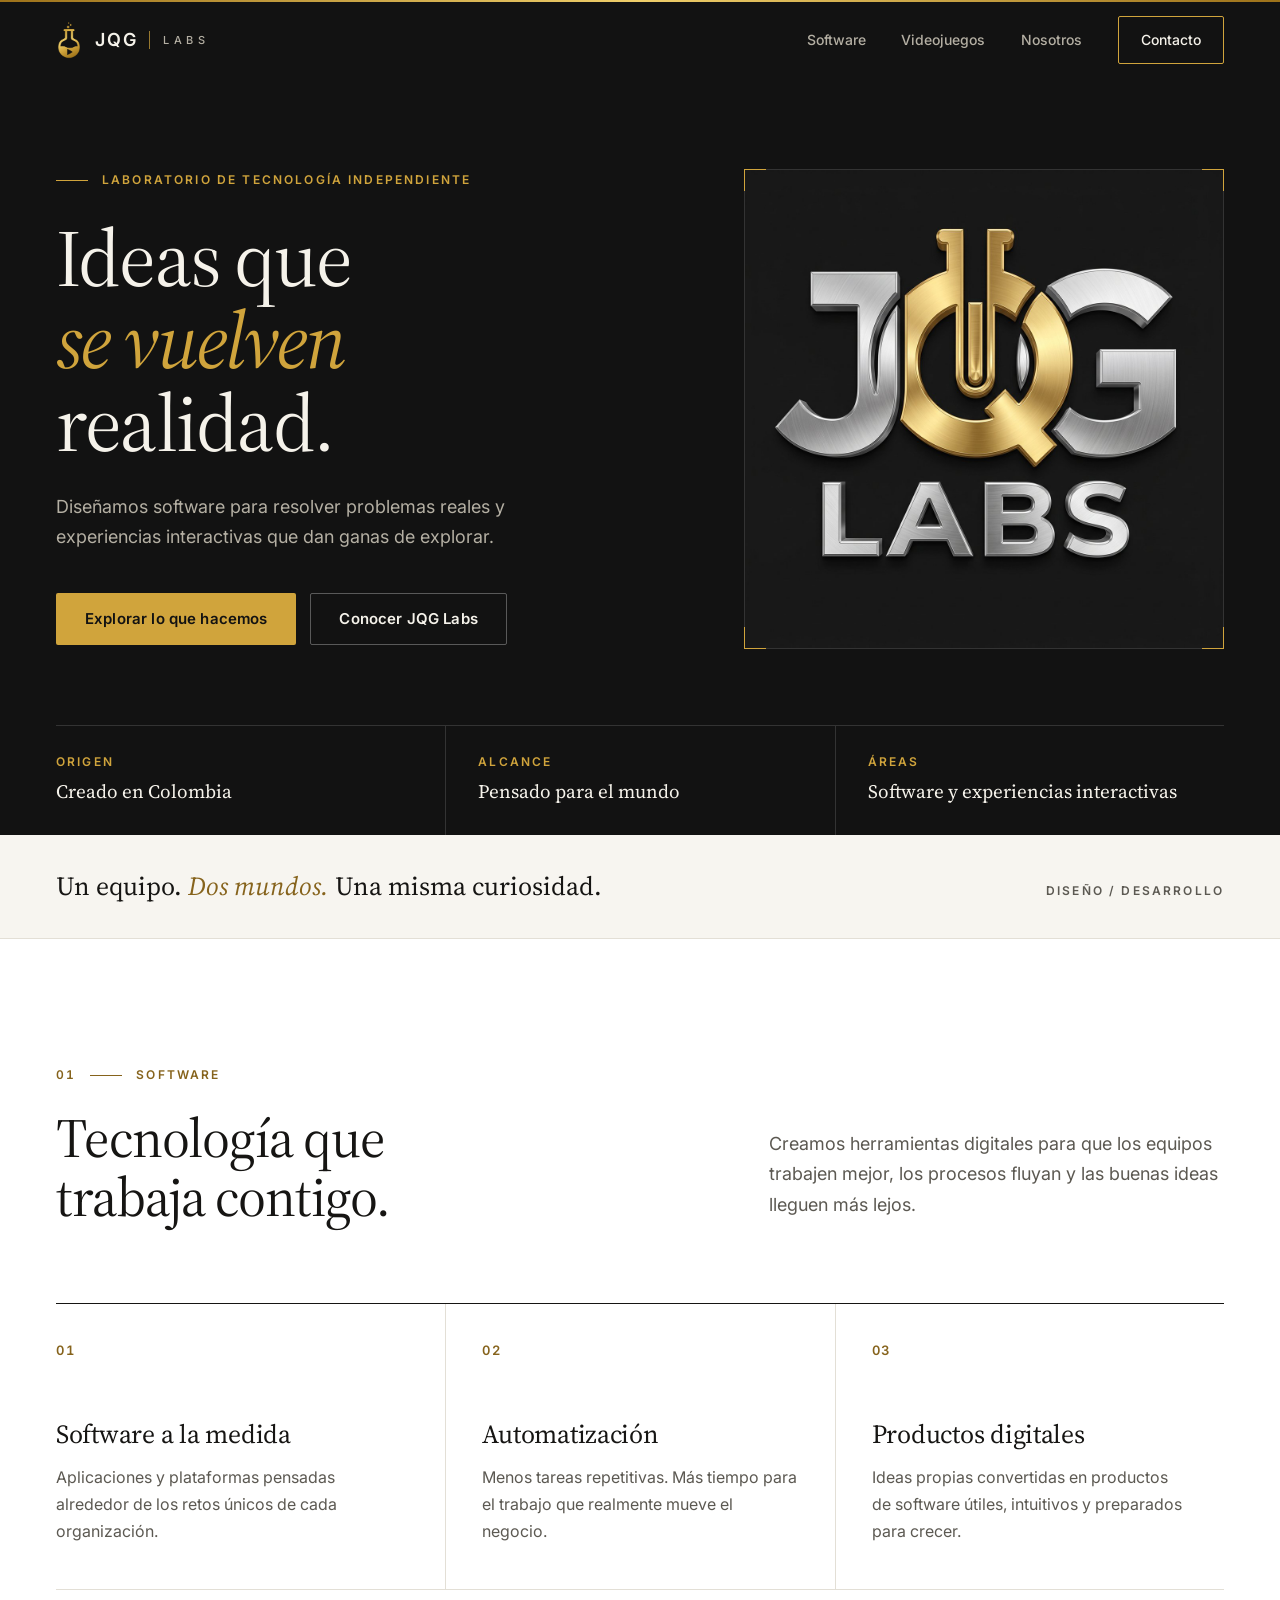
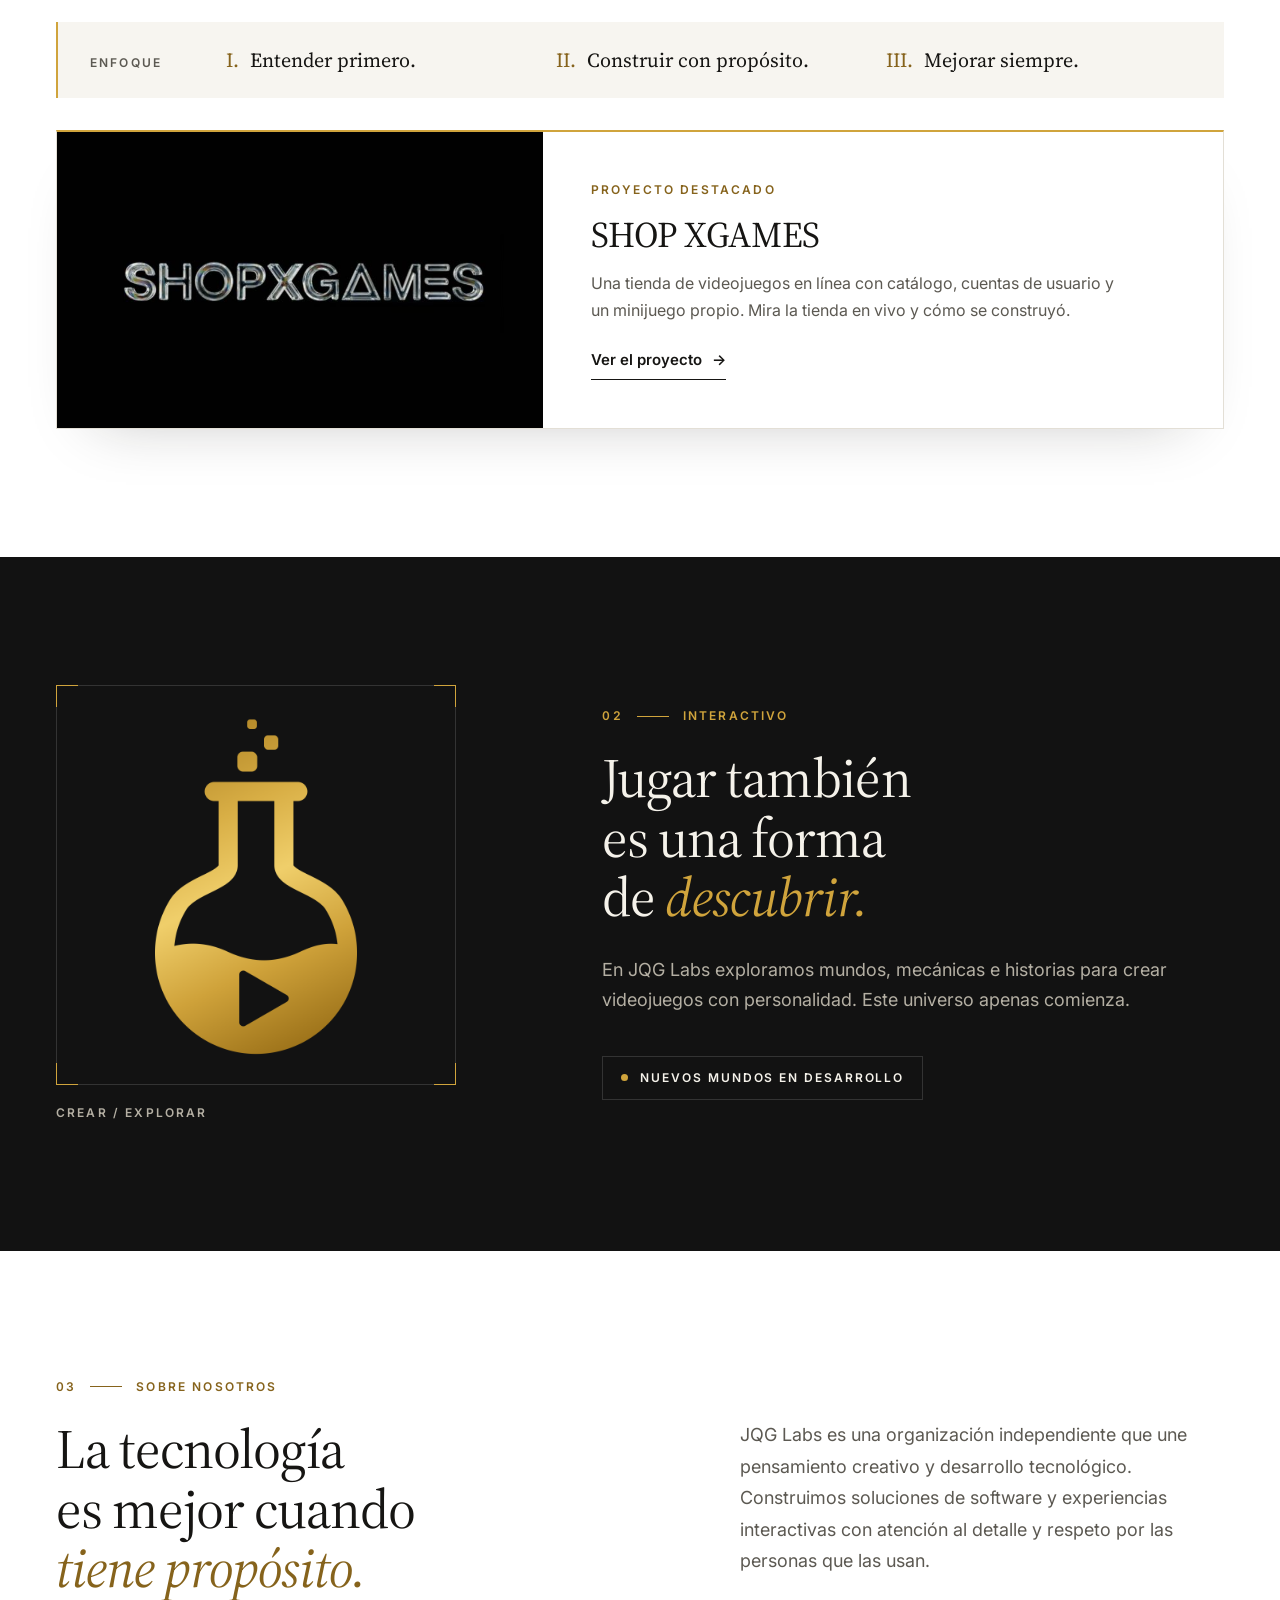
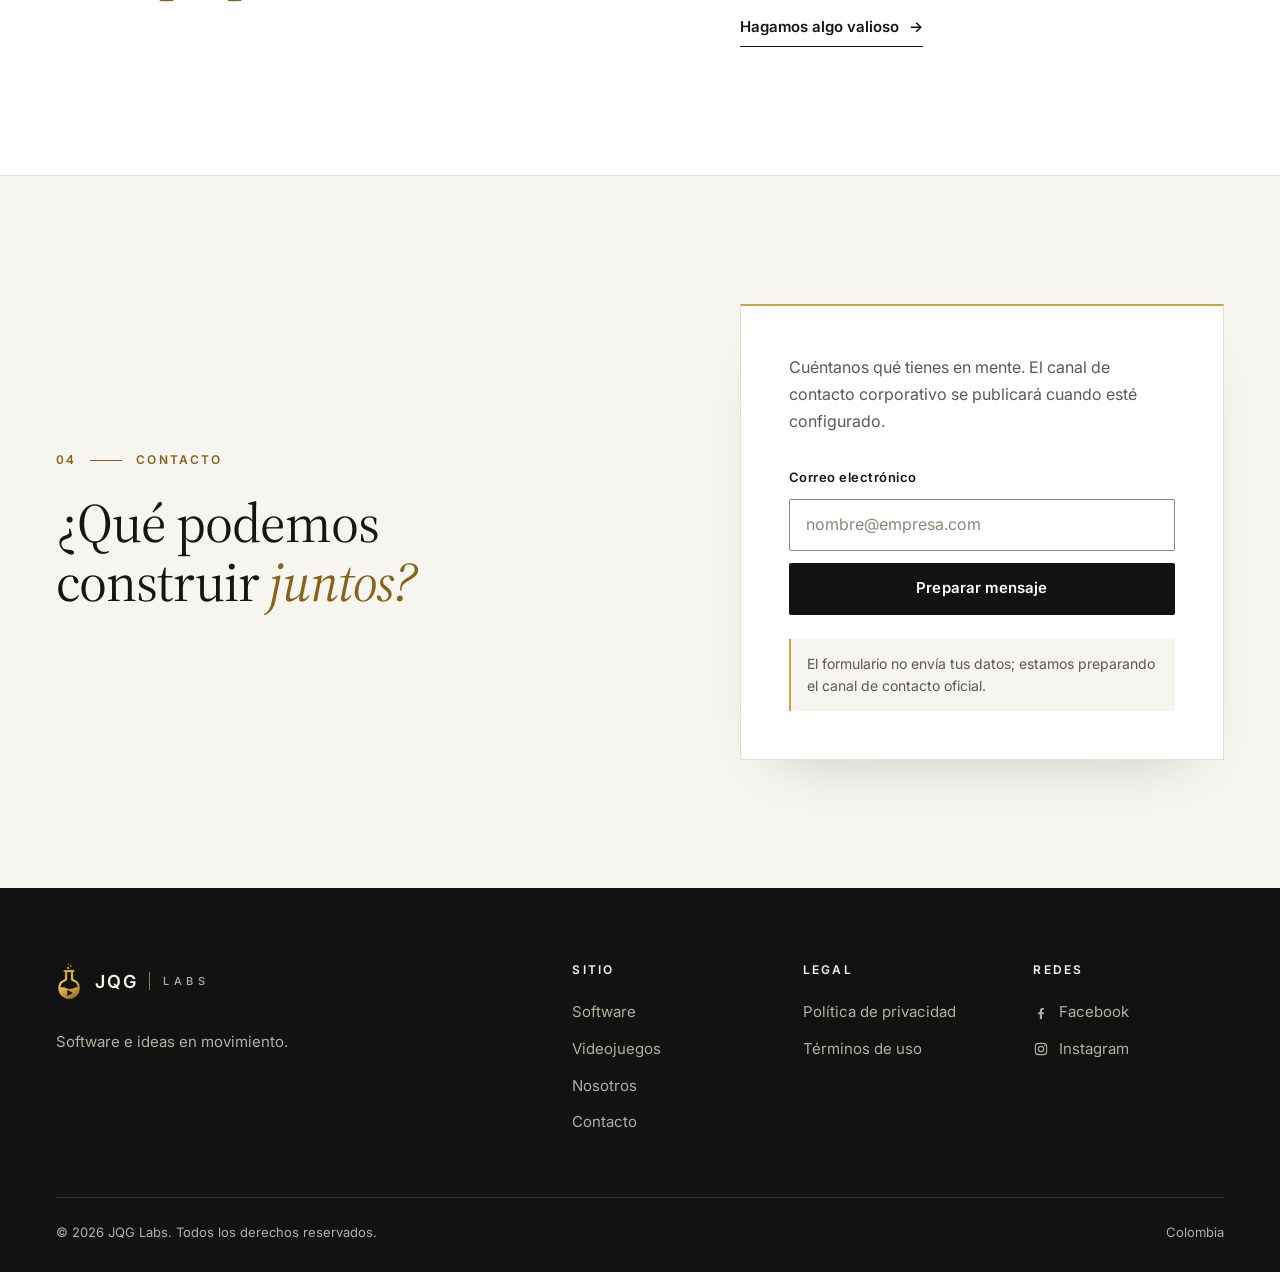
==== commit e53a579a: "feat: new main logo and SHOP XGAMES project page - Use the new JQG Labs logo in the hero and as the " ====
--- a/index.html
+++ b/index.html
@@ -13,7 +13,9 @@
   <meta property="og:url" content="https://jqglabs.com/">
   <meta property="og:title" content="JQG Labs | Software e ideas en movimiento">
   <meta property="og:description" content="JQG Labs crea software para empresas y experiencias interactivas. Tecnología diseñada con intención, desde Colombia.">
-  <meta property="og:image" content="https://jqglabs.com/public/JQG_Labs_logo_fondo_negro_cuadrado.png">
+  <meta property="og:image" content="https://jqglabs.com/public/JQG_Labs_logo_principal.jpg">
+  <meta property="og:image:width" content="1200">
+  <meta property="og:image:height" content="1200">
   <link rel="icon" type="image/svg+xml" href="/favicon.svg">
   <link rel="preconnect" href="https://fonts.googleapis.com">
   <link rel="preconnect" href="https://fonts.gstatic.com" crossorigin>
@@ -57,7 +59,7 @@
           </div>
         </div>
         <figure class="hero-brand brand-plate">
-          <img src="public/JQG_Labs_logo_fondo_negro_cuadrado.png" alt="Logotipo de JQG Labs en blanco y dorado sobre fondo negro" width="2000" height="2000" fetchpriority="high">
+          <img src="public/JQG_Labs_logo_principal.jpg" alt="Logotipo de JQG Labs: letras JQG en acero con la Q dorada en forma de matraz, sobre la palabra LABS" width="1200" height="1200" fetchpriority="high">
         </figure>
       </div>
       <div class="container">
@@ -110,6 +112,17 @@
             <li>Mejorar siempre.</li>
           </ol>
         </div>
+        <a class="project-feature" href="shop-xgames.html" data-reveal>
+          <div class="project-feature-media">
+            <img src="public/proyectos/shop-xgames-logo.png" alt="" width="771" height="320" loading="lazy">
+          </div>
+          <div class="project-feature-body">
+            <p class="project-feature-label">Proyecto destacado</p>
+            <h3>SHOP XGAMES</h3>
+            <p>Una tienda de videojuegos en línea con catálogo, cuentas de usuario y un minijuego propio. Mira la tienda en vivo y cómo se construyó.</p>
+            <span class="text-link">Ver el proyecto</span>
+          </div>
+        </a>
       </div>
     </section>
 
--- a/styles.css
+++ b/styles.css
@@ -198,6 +198,70 @@
 .legal-back::before { content: "\2190"; }
 .legal-back:hover { gap: 14px; color: var(--gold-deep); }
 
+.project-feature { display: grid; grid-template-columns: minmax(0, 5fr) minmax(0, 7fr); margin-top: 32px; border: 1px solid var(--line); border-top: 2px solid var(--gold); background: var(--white); box-shadow: 0 28px 60px -40px rgba(22, 21, 19, 0.28); transition: box-shadow 200ms ease; }
+.project-feature:hover { box-shadow: 0 32px 64px -36px rgba(22, 21, 19, 0.4); }
+.project-feature-media { display: flex; align-items: center; justify-content: center; padding: clamp(24px, 3vw, 40px); background: #010101; }
+.project-feature-body { display: flex; flex-direction: column; align-items: flex-start; gap: 14px; padding: clamp(28px, 4vw, 48px); }
+.project-feature-label { color: var(--gold-deep); font-size: 0.75rem; font-weight: 600; letter-spacing: 0.18em; text-transform: uppercase; }
+.project-feature h3 { font-size: clamp(1.75rem, 3vw, 2.25rem); letter-spacing: -0.01em; line-height: 1.15; }
+.project-feature-body > p:not([class]) { max-width: 34em; color: var(--muted); line-height: 1.7; }
+.project-feature .text-link { margin-top: 10px; }
+.project-feature:hover .text-link { gap: 14px; color: var(--gold-deep); }
+
+.breadcrumb { display: flex; flex-wrap: wrap; gap: 10px; margin-bottom: 28px; color: var(--on-night-muted); font-size: 0.8125rem; }
+.breadcrumb a { color: var(--on-night); border-bottom: 1px solid var(--night-line); transition: border-color 160ms ease; }
+.breadcrumb a:hover { border-bottom-color: var(--gold); }
+.project-hero h1 { font-size: clamp(2.75rem, 6vw, 5rem); letter-spacing: 0.01em; }
+.project-logo { width: 100%; justify-self: end; background: #010101; animation: arrive 900ms 200ms both; }
+
+.live-section { background: var(--ivory); border-bottom: 1px solid var(--line); }
+.preview { margin-top: clamp(40px, 5vw, 64px); border: 1px solid var(--ink); background: var(--night); }
+.preview-bar { display: flex; align-items: center; justify-content: space-between; gap: 16px; padding: 10px 12px 10px 18px; border-bottom: 1px solid var(--night-line); color: var(--on-night); }
+.preview-address { display: inline-flex; min-width: 0; align-items: center; gap: 10px; color: var(--on-night-muted); font-size: 0.875rem; transition: color 160ms ease; }
+.preview-address:hover { color: var(--on-night); }
+.preview-address::after { content: "\2197"; }
+.preview-modes { display: flex; flex: 0 0 auto; border: 1px solid var(--night-line); }
+.preview-modes button { min-height: 36px; padding: 0 16px; border: 0; background: transparent; color: var(--on-night-muted); cursor: pointer; font-size: 0.8125rem; font-weight: 600; transition: background 160ms ease, color 160ms ease; }
+.preview-modes button + button { border-left: 1px solid var(--night-line); }
+.preview-modes button[aria-pressed="true"] { background: var(--gold); color: var(--night); }
+.preview :focus-visible { outline-color: var(--gold-bright); }
+.preview-stage { display: flex; justify-content: center; background: #000; }
+.preview-frame { display: block; width: 100%; height: min(78vh, 780px); border: 0; background: #000; transition: width 300ms ease; }
+.preview[data-mode="mobile"] .preview-stage { padding: 28px 0; background: #0b0b0b; }
+.preview[data-mode="mobile"] .preview-frame { width: 390px; height: min(78vh, 760px); border: 1px solid var(--night-line); }
+
+.project-about .about-copy > p { margin-bottom: 20px; }
+.features-section { border-top: 1px solid var(--line); }
+.feature-grid { display: grid; grid-template-columns: repeat(3, 1fr); margin-top: clamp(48px, 6vw, 80px); border-top: 1px solid var(--ink); }
+.feature-grid .service-item { padding: 32px 36px 44px; border-bottom: 1px solid var(--line); border-left: 1px solid var(--line); }
+.feature-grid .service-item:nth-child(3n + 1) { padding-left: 0; border-left: 0; }
+.feature-grid .service-item:nth-child(3n) { padding-right: 0; }
+.feature-grid .service-item h3 { margin-top: 40px; }
+
+.process-section { background: var(--night); color: var(--on-night); }
+.process-inner { display: grid; grid-template-columns: minmax(0, 5fr) minmax(0, 7fr); align-items: start; gap: clamp(32px, 8vw, 128px); padding-block: clamp(80px, 10vw, 136px); }
+.process-heading { position: sticky; top: calc(var(--header-height) + 40px); }
+.process-heading .eyebrow { color: var(--gold); }
+.process-heading h2 { margin-top: 24px; font-size: clamp(2.125rem, 4.3vw, 3.5rem); letter-spacing: -0.018em; line-height: 1.08; }
+.process-heading h2 span { color: var(--gold); font-style: italic; }
+.process-heading > p:not([class]) { max-width: 26em; margin-top: 28px; color: var(--on-night-muted); line-height: 1.7; }
+.timeline { margin: 0; padding: 0; border-top: 1px solid var(--night-line); list-style: none; }
+.timeline li { position: relative; padding: 28px 0 30px 32px; border-bottom: 1px solid var(--night-line); }
+.timeline li::before { position: absolute; top: 36px; left: 0; width: 7px; height: 7px; border-radius: 50%; background: var(--gold); content: ""; }
+.timeline li:last-child::before { box-shadow: 0 0 0 5px rgba(208, 164, 60, 0.22); }
+.timeline-date { color: var(--gold); font-size: 0.75rem; font-weight: 600; letter-spacing: 0.16em; text-transform: uppercase; }
+.timeline h3 { margin: 10px 0 8px; font-size: 1.5rem; letter-spacing: -0.01em; line-height: 1.25; }
+.timeline p { max-width: 36em; color: var(--on-night-muted); line-height: 1.7; }
+.process-section :focus-visible { outline-color: var(--gold-bright); }
+
+.stack-list { display: grid; grid-template-columns: repeat(4, minmax(0, 1fr)); margin: clamp(48px, 6vw, 80px) 0 0; border-top: 1px solid var(--ink); }
+.stack-list div { padding: 24px 24px 28px 0; border-bottom: 1px solid var(--line); }
+.stack-list div:not(:nth-child(4n + 1)) { padding-left: 24px; border-left: 1px solid var(--line); }
+.stack-list dt { font-family: var(--serif); font-size: 1.25rem; line-height: 1.3; }
+.stack-list dd { margin-top: 8px; color: var(--muted); font-size: 0.9375rem; line-height: 1.6; }
+.project-cta > p { margin-bottom: 28px; color: var(--muted); font-size: 1.125rem; line-height: 1.7; }
+.project-cta .hero-actions { margin-top: 0; }
+
 .has-reveal [data-reveal] { opacity: 0; transform: translateY(14px); transition: opacity 600ms ease, transform 600ms ease; }
 .has-reveal [data-reveal].is-visible { opacity: 1; transform: none; }
 
@@ -233,6 +297,13 @@
   .footer-about { grid-column: 1 / -1; }
   .legal-layout { grid-template-columns: 1fr; }
   .legal-toc { position: static; }
+  .feature-grid { grid-template-columns: repeat(2, 1fr); }
+  .feature-grid .service-item, .feature-grid .service-item:nth-child(3n + 1), .feature-grid .service-item:nth-child(3n) { display: block; padding: 30px 28px 34px; border-top: 0; border-left: 1px solid var(--line); }
+  .feature-grid .service-item:nth-child(odd) { padding-left: 0; border-left: 0; }
+  .feature-grid .service-item:nth-child(even) { padding-right: 0; }
+  .stack-list { grid-template-columns: repeat(2, minmax(0, 1fr)); }
+  .stack-list div:not(:nth-child(4n + 1)) { padding-left: 0; border-left: 0; }
+  .stack-list div:nth-child(even) { padding-left: 24px; border-left: 1px solid var(--line); }
 }
 
 @media (max-width: 720px) {
@@ -267,6 +338,20 @@
   .footer-bottom { flex-direction: column; }
   .legal-body p, .legal-body li { font-size: 1rem; }
   .legal-body > p:first-child { font-size: 1.25rem; }
+  .project-feature { grid-template-columns: 1fr; }
+  .project-logo { justify-self: start; }
+  .preview-bar { padding-left: 14px; }
+  .preview-modes { display: none; }
+  .preview-frame, .preview[data-mode="mobile"] .preview-frame { width: 100%; height: 70vh; border: 0; }
+  .preview[data-mode="mobile"] .preview-stage { padding: 0; }
+  .feature-grid { grid-template-columns: 1fr; }
+  .feature-grid .service-item, .feature-grid .service-item:nth-child(n) { display: block; padding: 28px 0 32px; border-left: 0; }
+  .feature-grid .service-item h3 { margin: 18px 0 10px; }
+  .process-inner { grid-template-columns: 1fr; gap: 40px; }
+  .process-heading { position: static; }
+  .timeline li { padding-left: 26px; }
+  .stack-list { grid-template-columns: 1fr; }
+  .stack-list div, .stack-list div:nth-child(even) { padding: 20px 0 22px; border-left: 0; }
 }
 
 @media (prefers-reduced-motion: reduce) {
